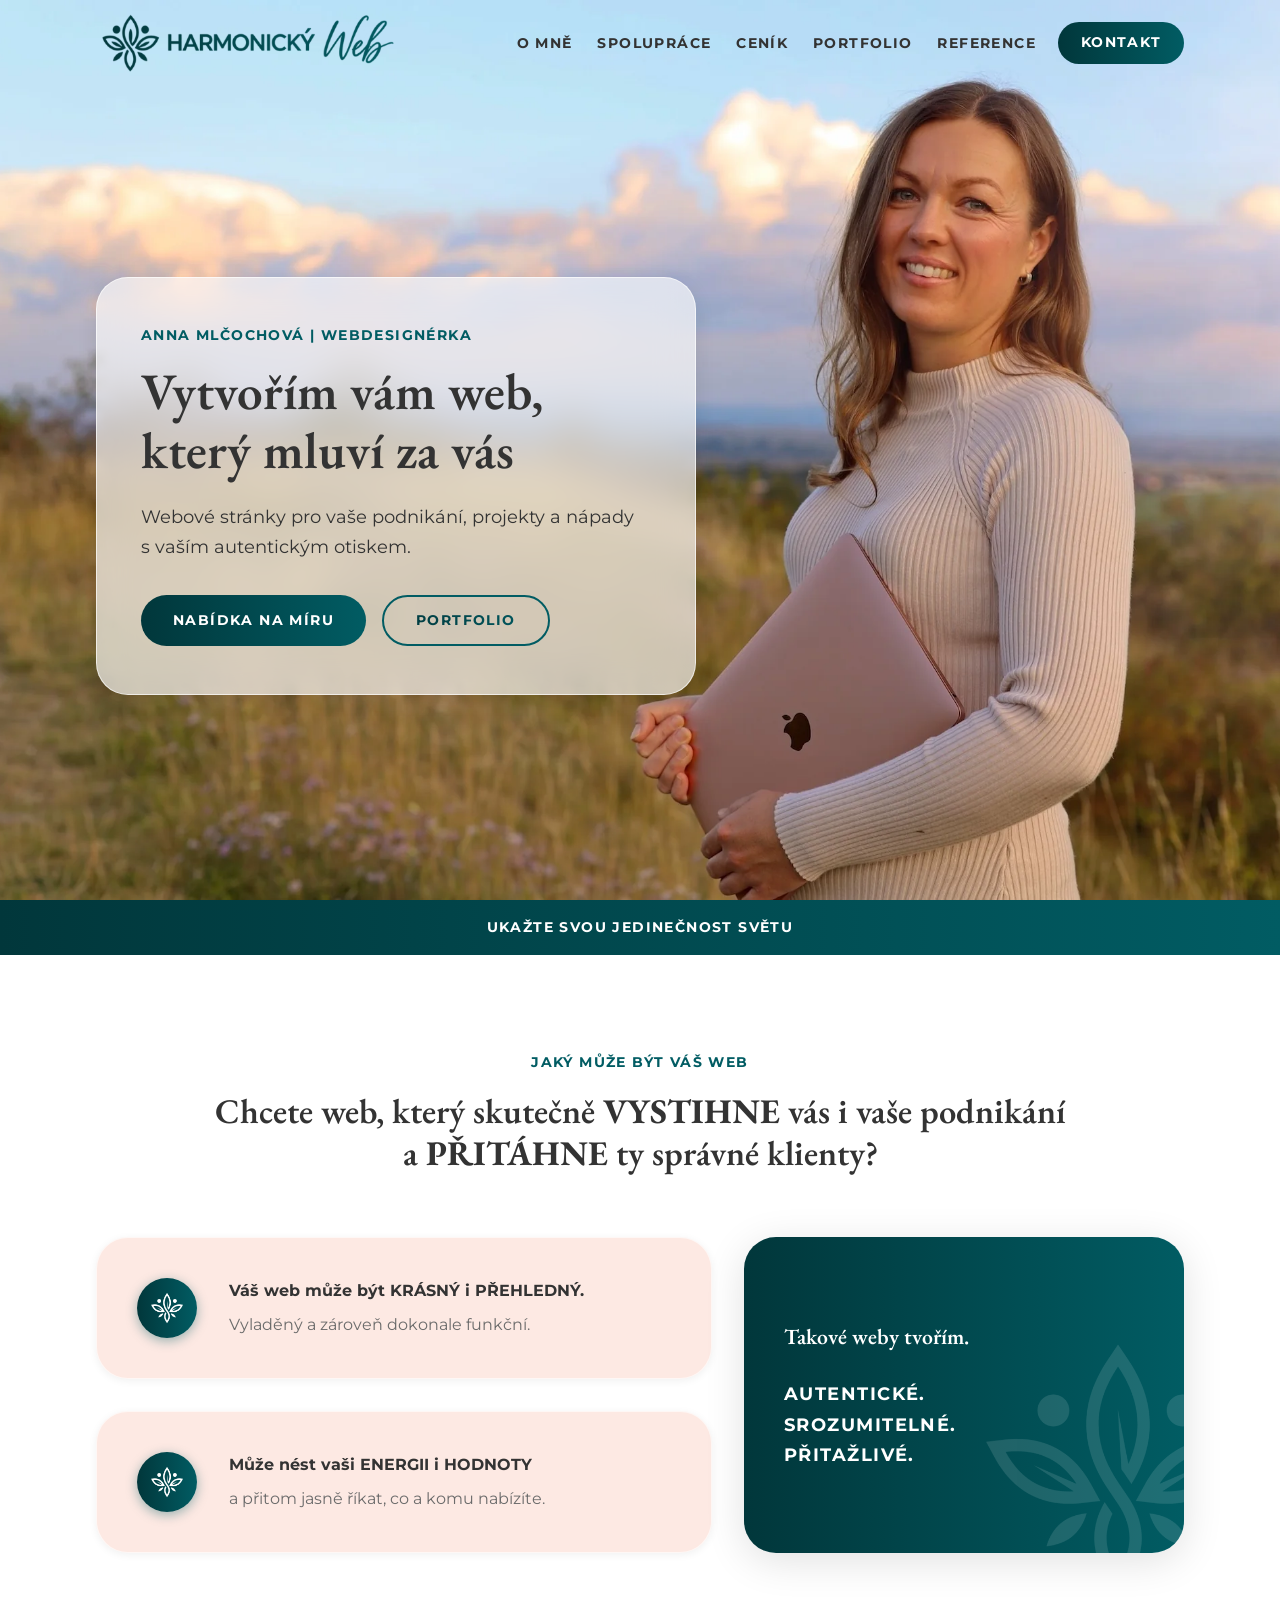
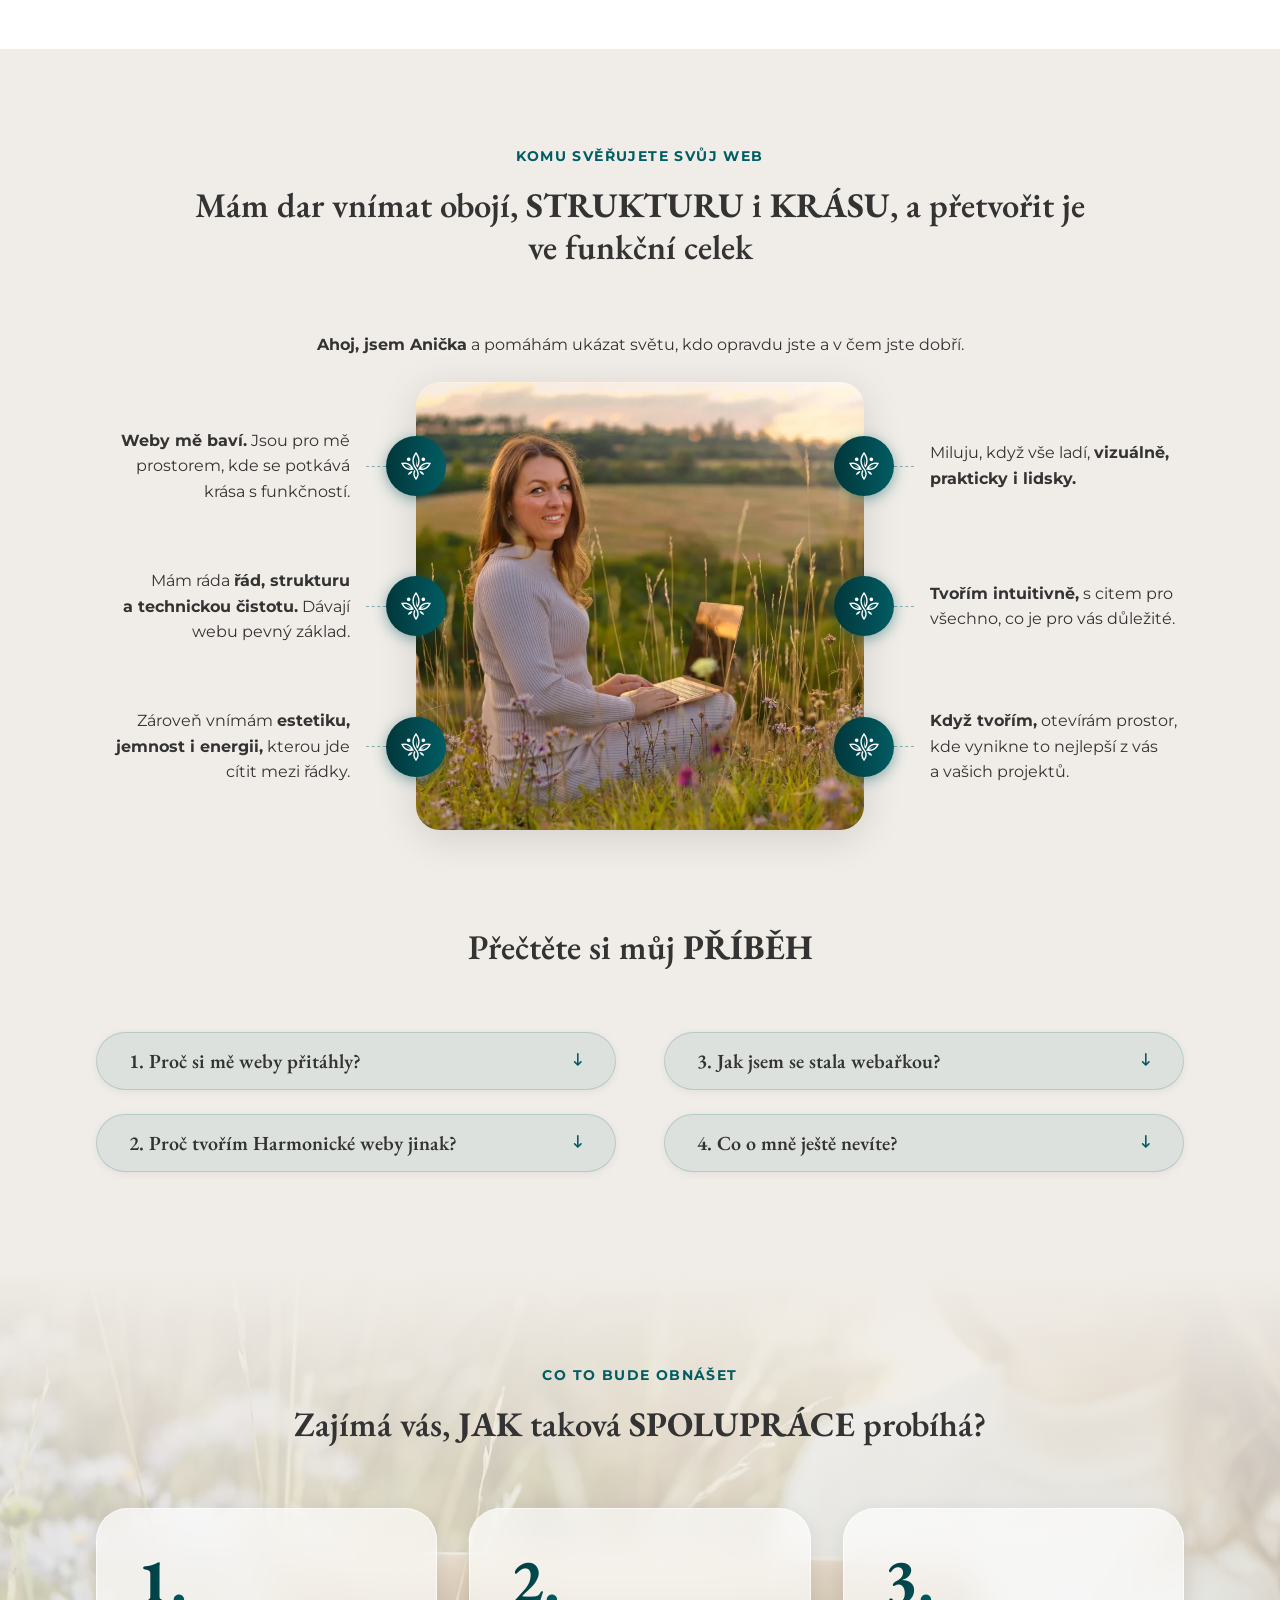
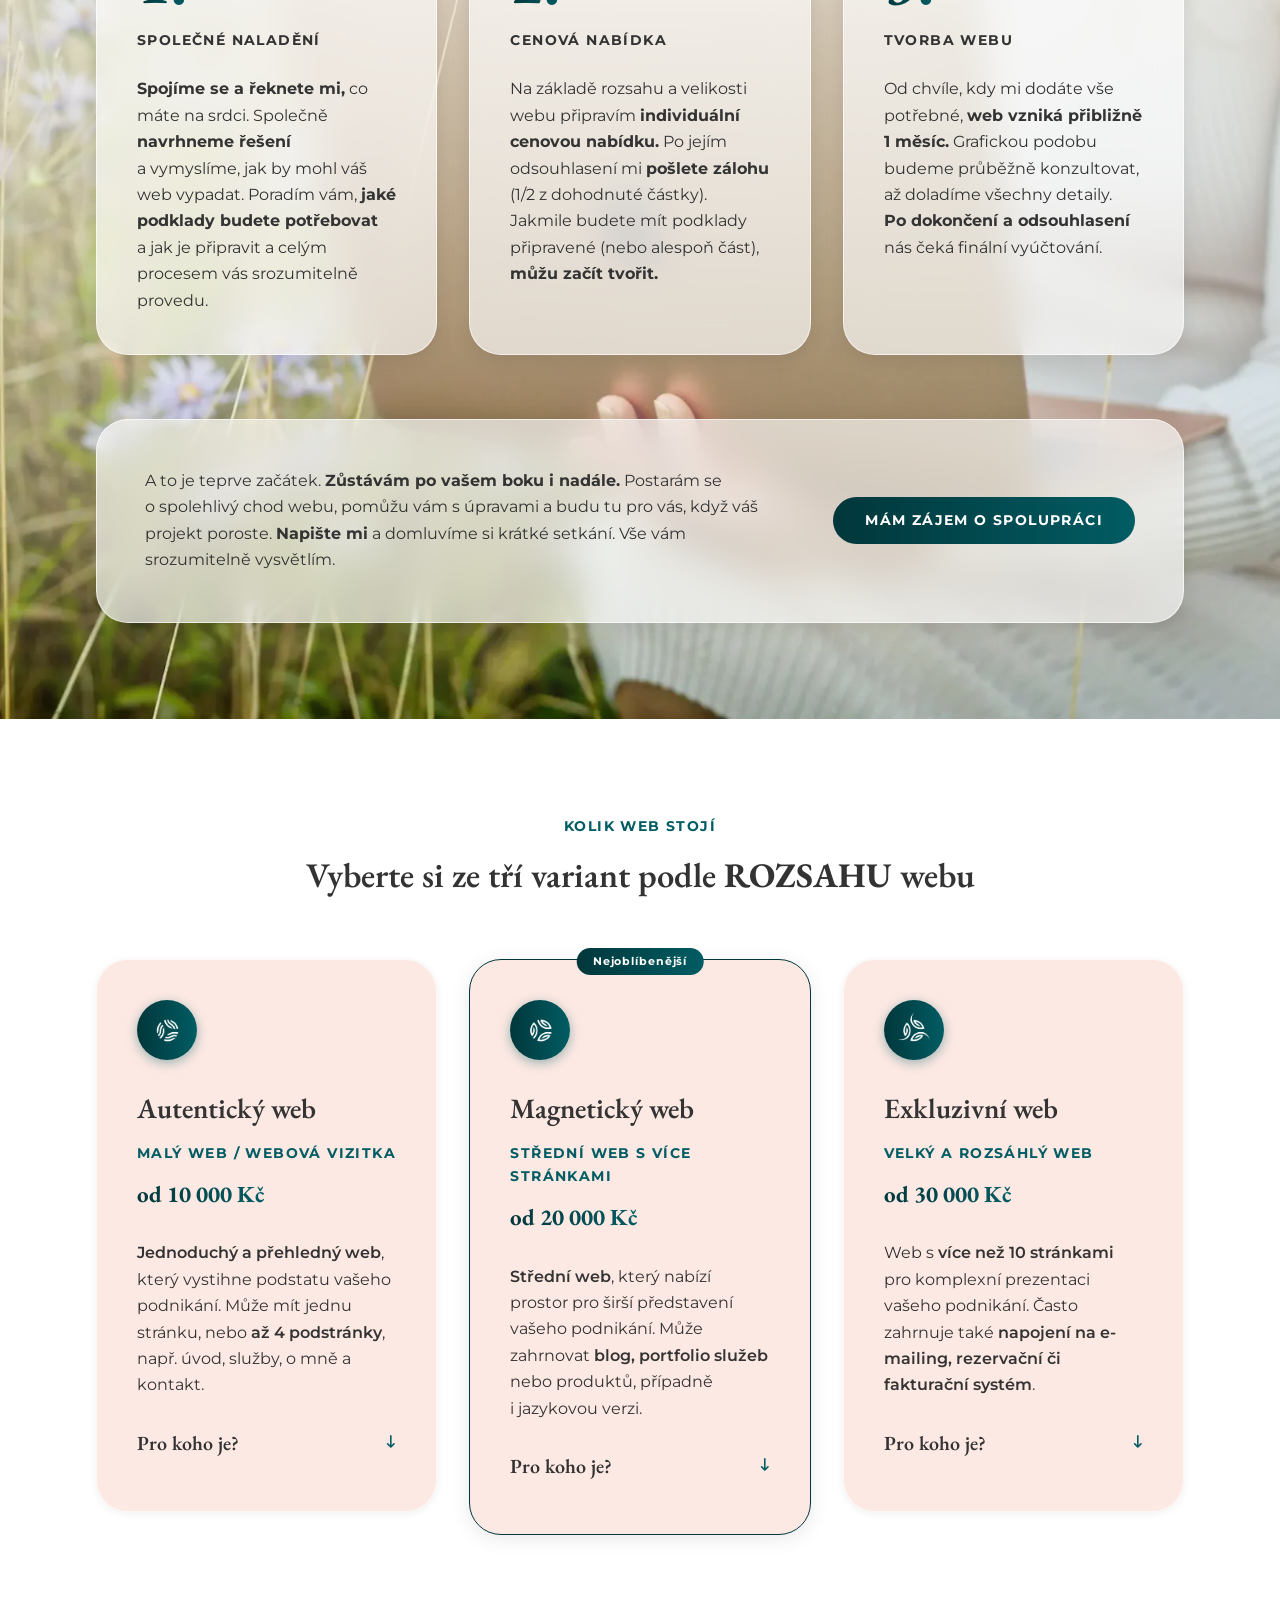
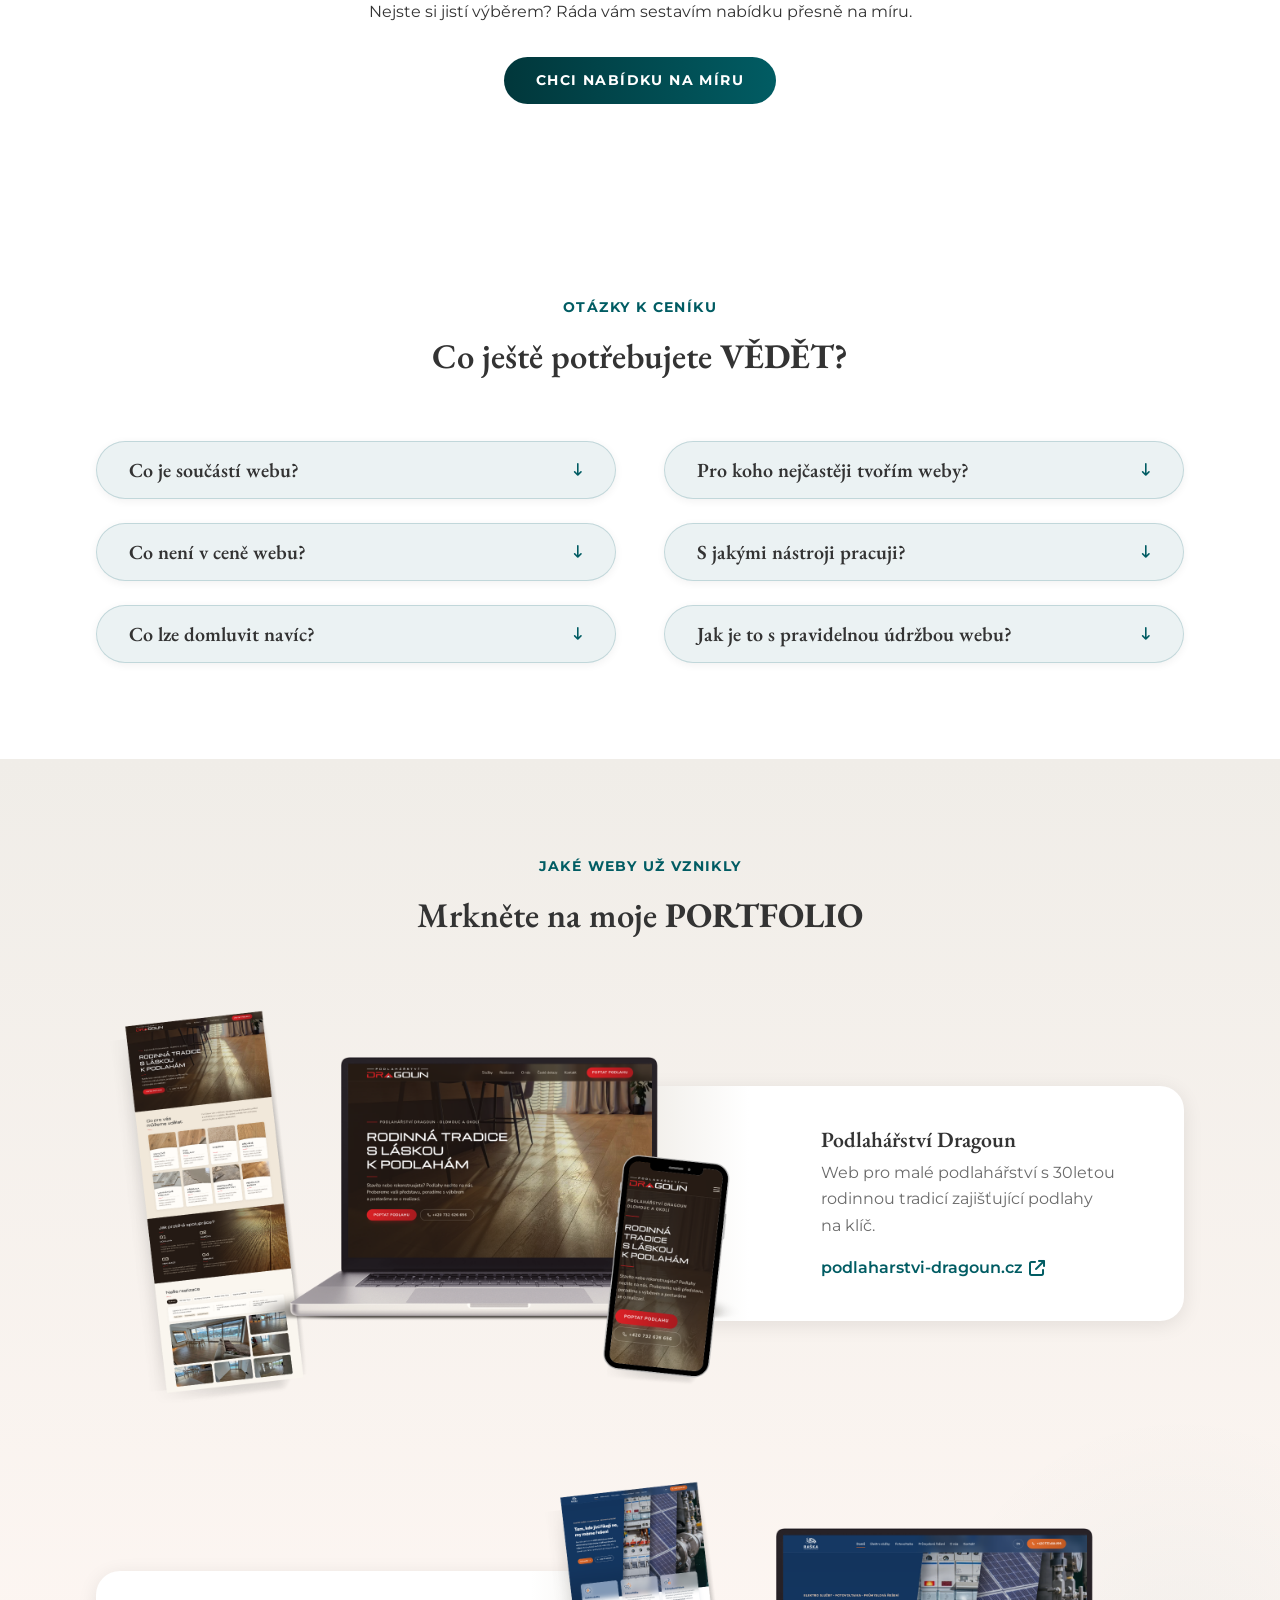
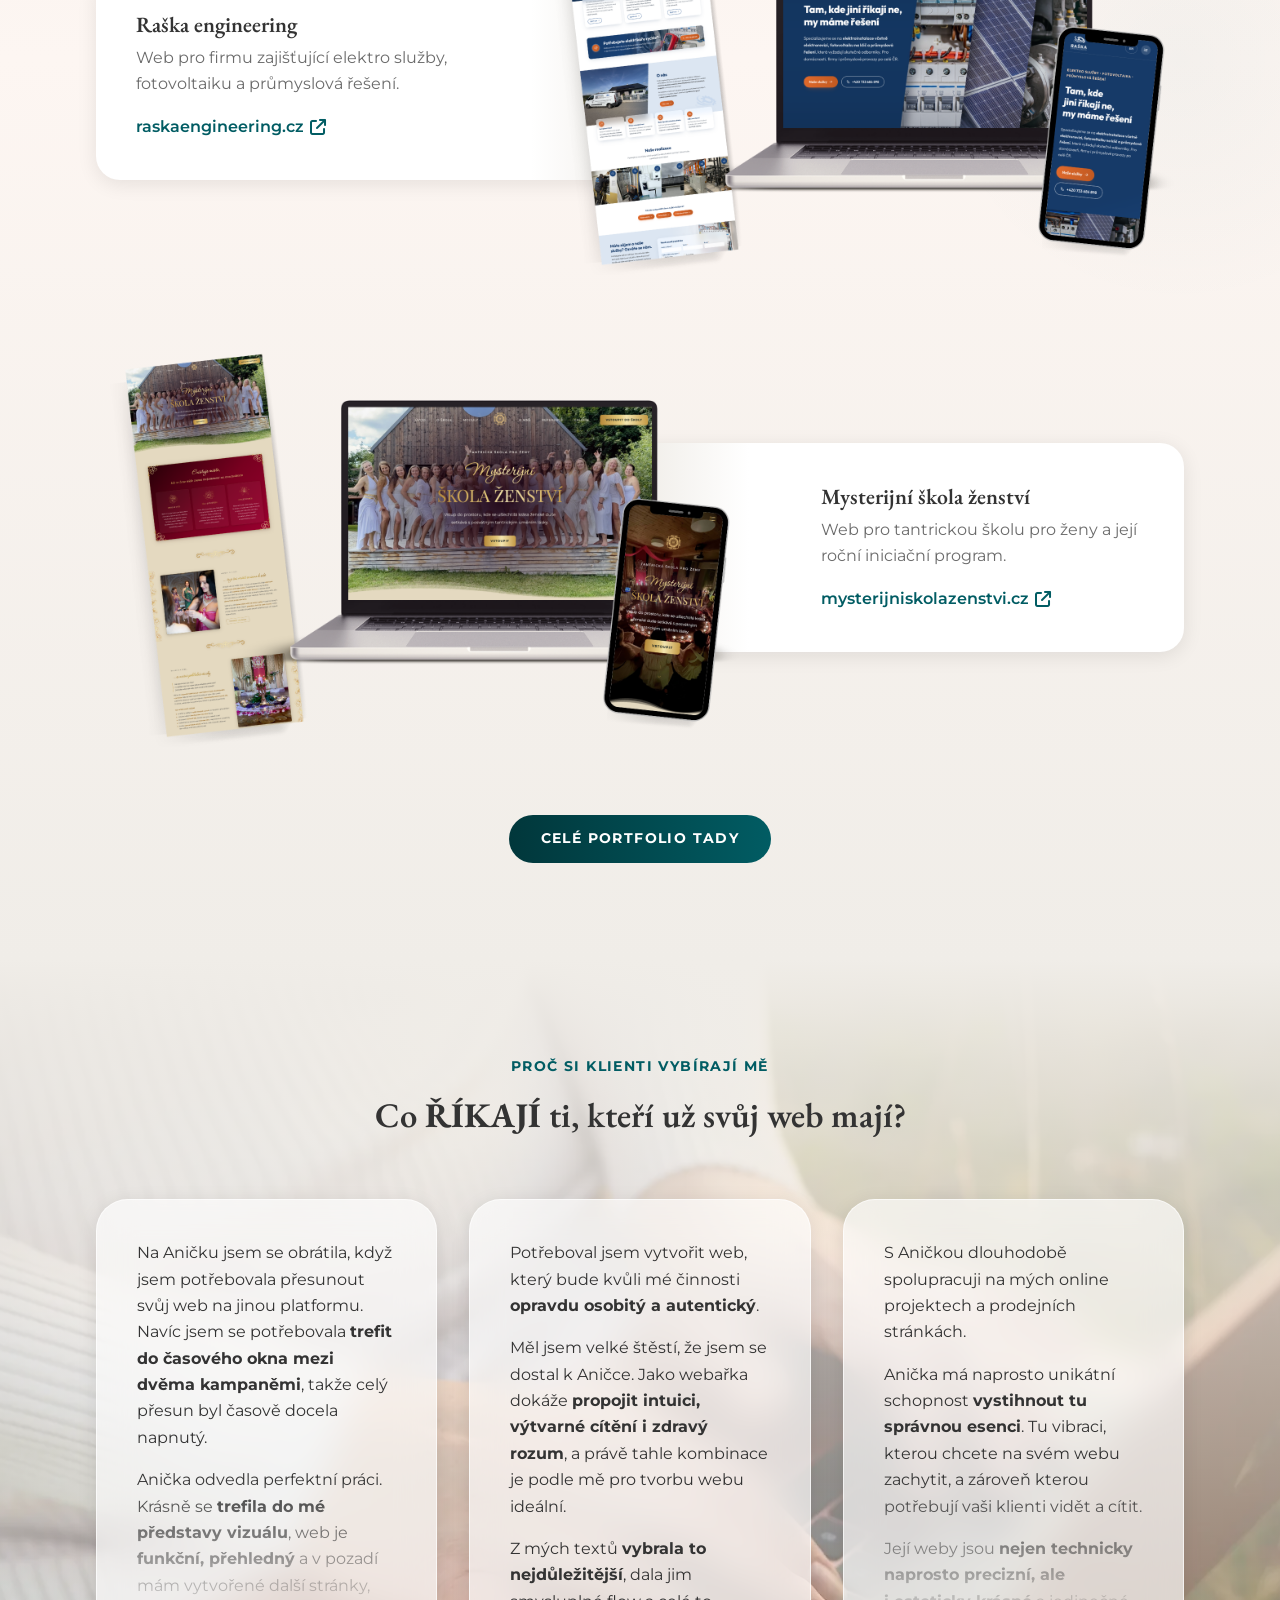
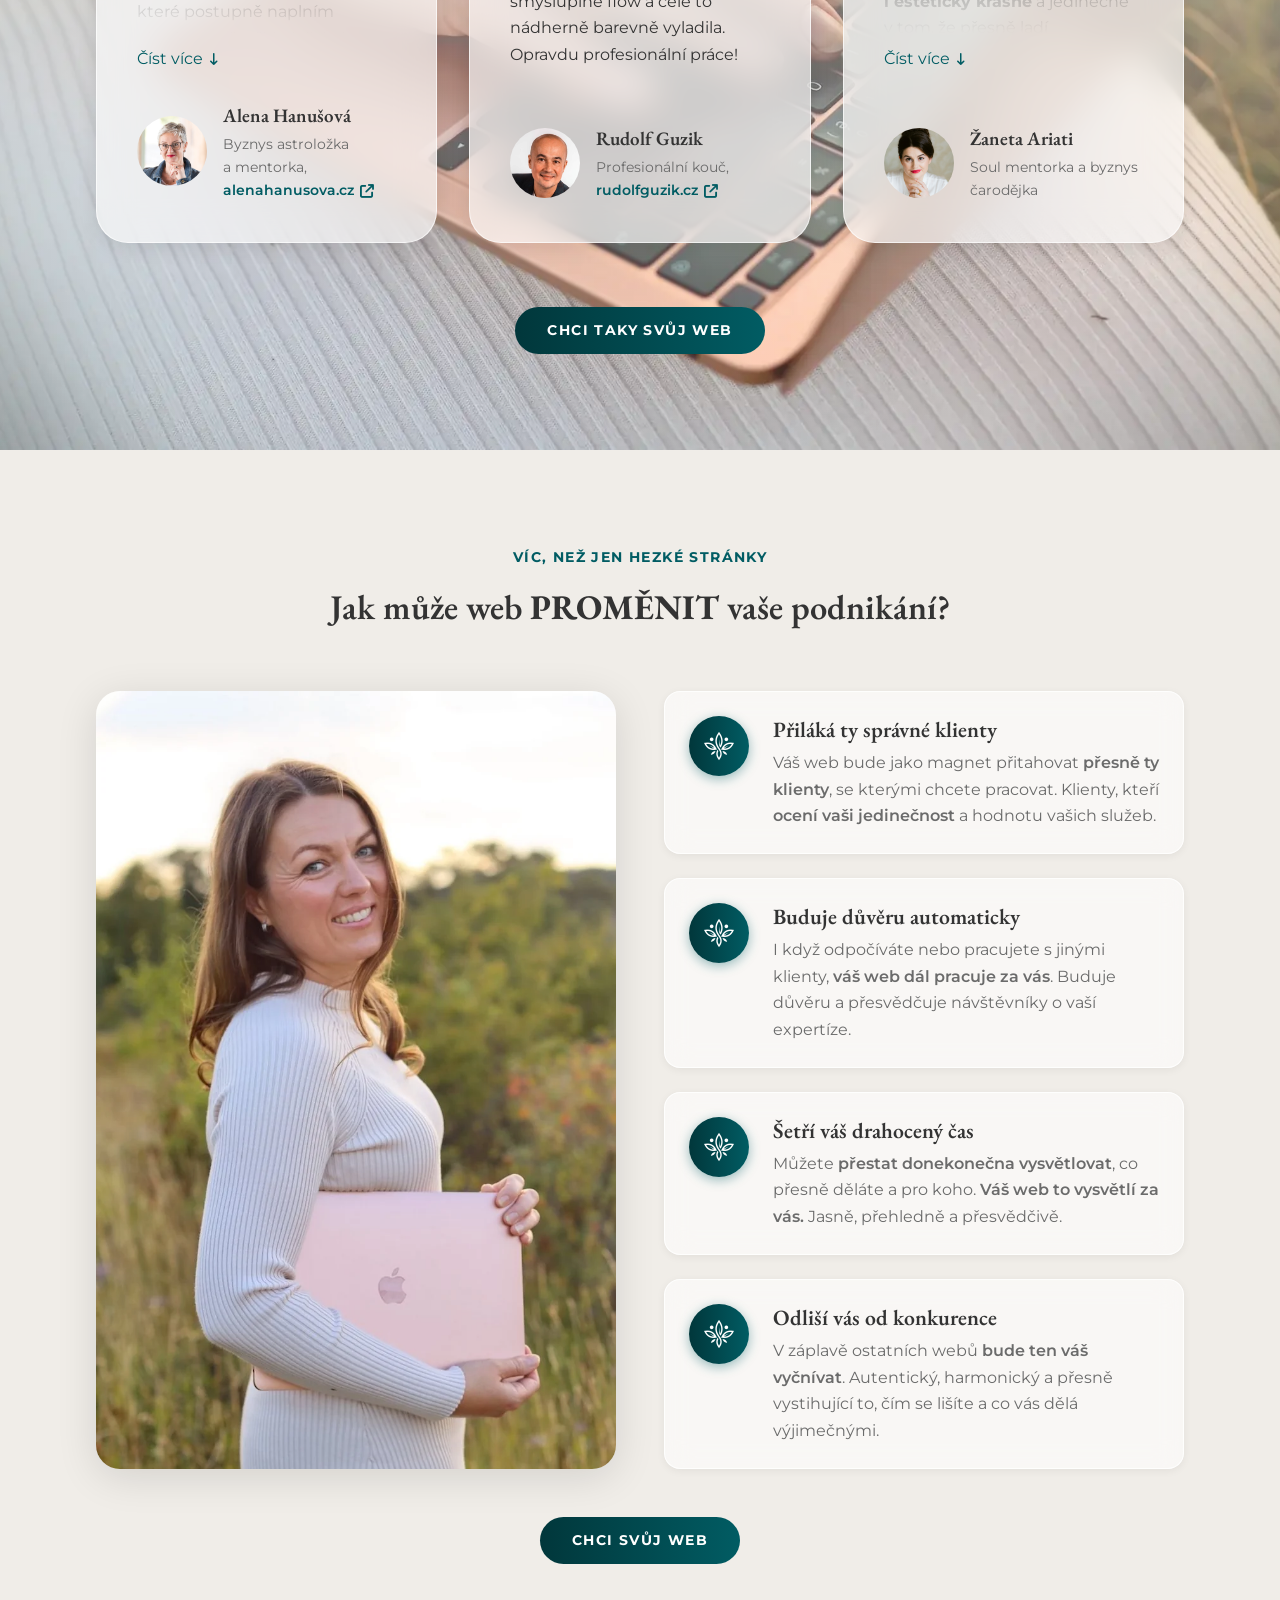
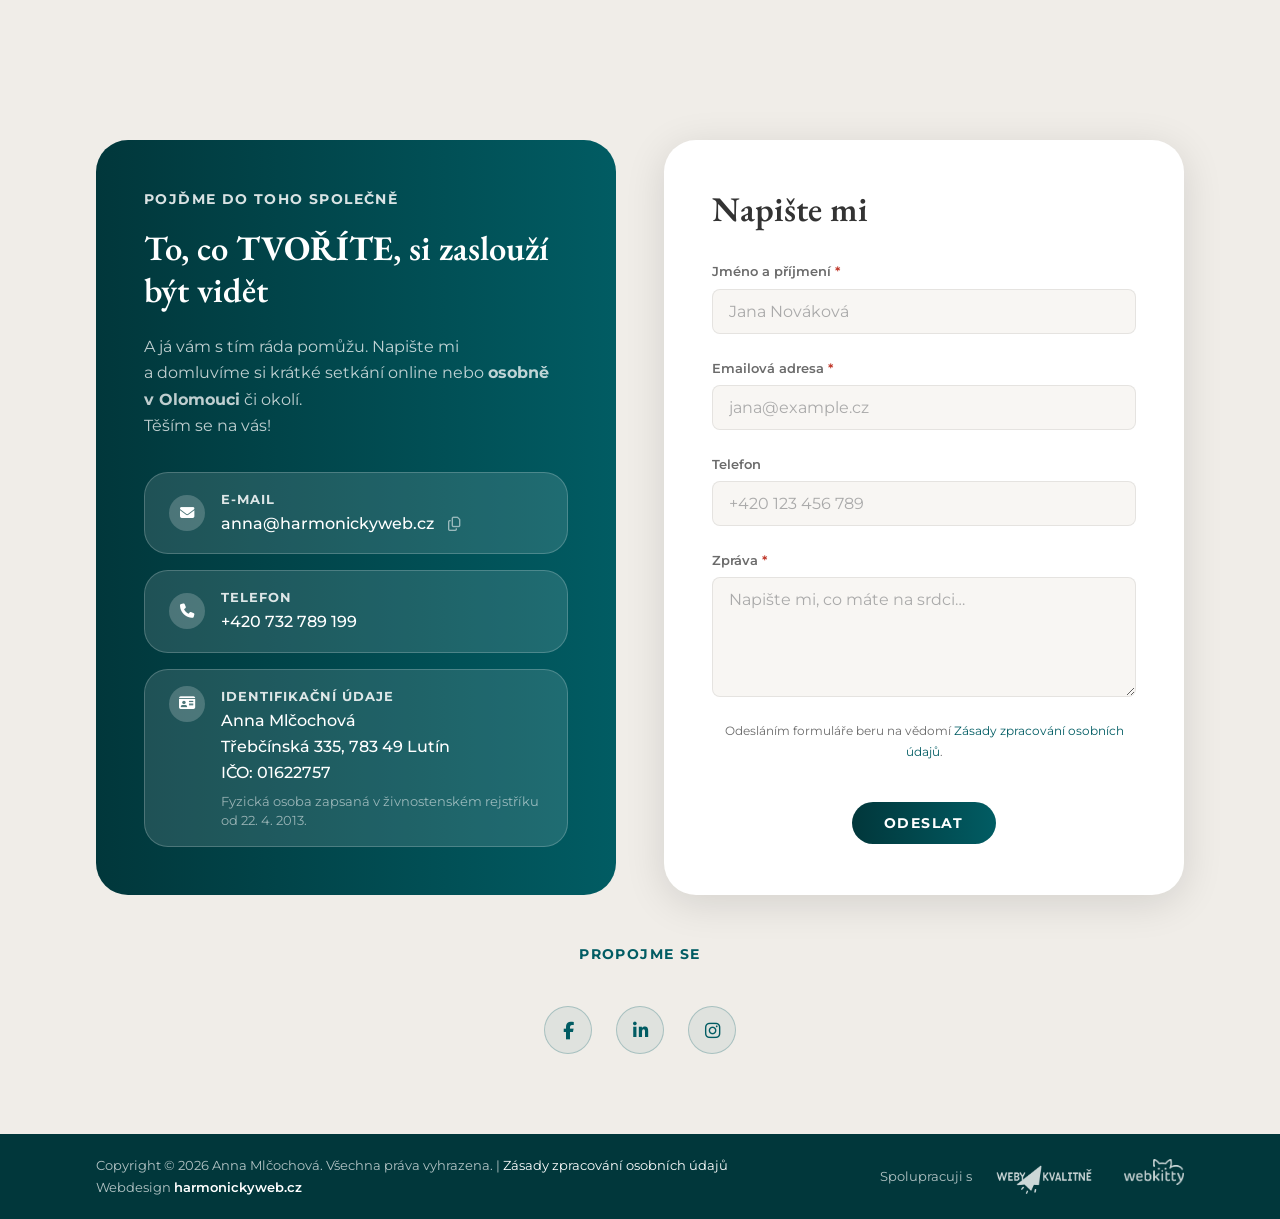
==== index.html @ b7bad875 "Verze 2-11 Co-Authored-By: Claude Opus 5.5 <noreply@anthropic.com>" ====
<!DOCTYPE html>
<html lang="cs">

<head>
  <meta charset="UTF-8">
  <meta name="viewport" content="width=device-width, initial-scale=1.0">
  <meta name="author" content="Anna Mlčochová">
  <meta http-equiv="X-UA-Compatible" content="IE=edge">

  <!-- SEO -->
  <title>Anna Mlčochová | Webdesignérka | Harmonický web</title>
  <meta name="description"
    content="Vytvořím vám web, který mluví za vás. Webové stránky pro podnikatele, projekty a nápady s vaším autentickým otiskem. Tvořím pro klienty po celé ČR.">
  <link rel="canonical" href="https://harmonickyweb.cz/">

  <!-- Open Graph -->
  <meta property="og:type" content="website">
  <meta property="og:url" content="https://harmonickyweb.cz/">
  <meta property="og:title" content="Anna Mlčochová | Webdesignérka | Harmonický web">
  <meta property="og:description"
    content="Vytvořím vám web pro vaše podnikání, projekty a nápady s vaším autentickým otiskem.">
  <meta property="og:image" content="https://harmonickyweb.cz/Obrazky/og-image.jpg">
  <meta property="og:image:width" content="2400">
  <meta property="og:image:height" content="1260">
  <meta property="og:locale" content="cs_CZ">
  <meta property="og:site_name" content="Harmonický web">

  <meta name="twitter:card" content="summary_large_image">
  <meta name="twitter:title" content="Anna Mlčochová | Webdesignérka | Harmonický web">
  <meta name="twitter:description" content="Vytvořím vám web, který mluví za vás.">
  <meta name="twitter:image" content="https://harmonickyweb.cz/Obrazky/og-image.jpg">

  <!-- Favicon -->
  <link rel="icon" type="image/png" href="Obrazky/logo-male.png">

  <!-- Fonts -->
  <link rel="preload" href="Fonty/EBGaramond-SemiBold.woff2?v=20261021" as="font" type="font/woff2" crossorigin>
  <link rel="preload" href="Fonty/Montserrat-Bold.woff2?v=20261021" as="font" type="font/woff2" crossorigin>

  <!-- Font Awesome -->
  <link rel="preload" href="https://cdnjs.cloudflare.com/ajax/libs/font-awesome/6.5.0/css/all.min.css" as="style">
  <noscript><link rel="stylesheet" href="https://cdnjs.cloudflare.com/ajax/libs/font-awesome/6.5.0/css/all.min.css"></noscript>

  <!-- Styles -->
  <link rel="stylesheet" href="style.css?v=20261102">

  <!-- Structured Data -->
  <script type="application/ld+json">
  {
    "@context": "https://schema.org",
    "@type": "ProfessionalService",
    "@id": "https://harmonickyweb.cz/#business",
    "name": "Anna Mlčochová – Harmonický web",
    "description": "Webdesignérka pro klienty po celé ČR. Tvorba webových stránek pro podnikatele ve WordPress (DIVI, Mioweb) a Vibe Codingu.",
    "url": "https://harmonickyweb.cz",
    "email": "anna@harmonickyweb.cz",
    "telephone": "+420732789199",
    "identifier": { "@type": "PropertyValue", "propertyID": "IČO", "value": "01622757" },
    "priceRange": "10 000–30 000 Kč",
    "address": {
      "@type": "PostalAddress",
      "streetAddress": "Třebčínská 335",
      "addressLocality": "Lutín",
      "postalCode": "783 49",
      "addressCountry": "CZ"
    },
    "image": "https://harmonickyweb.cz/Obrazky/harmonicky-web-1.jpg",
    "areaServed": { "@type": "Country", "name": "Česká republika" },
    "founder": { "@id": "https://harmonickyweb.cz/#anna" },
    "sameAs": [
      "https://www.linkedin.com/in/anna-mlcochova-884896392/",
      "https://www.instagram.com/mlcochova.anna/",
      "https://www.facebook.com/mlcochova.anna"
    ]
  }
  </script>
  <script type="application/ld+json">
  {
    "@context": "https://schema.org",
    "@type": "Person",
    "@id": "https://harmonickyweb.cz/#anna",
    "name": "Anna Mlčochová",
    "jobTitle": "Webdesignérka",
    "url": "https://harmonickyweb.cz",
    "image": "https://harmonickyweb.cz/Obrazky/harmonicky-web-1.jpg",
    "worksFor": { "@id": "https://harmonickyweb.cz/#business" },
    "sameAs": [
      "https://www.linkedin.com/in/anna-mlcochova-884896392/",
      "https://www.instagram.com/mlcochova.anna/",
      "https://www.facebook.com/mlcochova.anna"
    ]
  }
  </script>
  <script type="application/ld+json">
  {
    "@context": "https://schema.org",
    "@type": "FAQPage",
    "mainEntity": [
      {
        "@type": "Question",
        "name": "Pro koho je Autentický web?",
        "acceptedAnswer": { "@type": "Answer", "text": "Autentický web (od 10 000 Kč) je ideální start pro začínající podnikatele, kteří chtějí ukázat, co dělají, a mít svůj prostor na internetu. Bez složitostí, s důrazem na čistotu, přehlednost a autenticitu." }
      },
      {
        "@type": "Question",
        "name": "Pro koho je Magnetický web?",
        "acceptedAnswer": { "@type": "Answer", "text": "Magnetický web (od 20 000 Kč) je ideální pro ty, kteří chtějí svou práci představit do větší hloubky a přitom věcně a jasně. S důrazem na estetiku, strukturu a celkovou přitažlivost webu." }
      },
      {
        "@type": "Question",
        "name": "Pro koho je Exkluzivní web?",
        "acceptedAnswer": { "@type": "Answer", "text": "Exkluzivní web (od 30 000 Kč) je pro ty, kteří chtějí mít profesionální online zázemí, kde se propojuje design, funkčnost a technické možnosti. S důrazem na jedinečnost a podporu růstu podnikání." }
      },
      {
        "@type": "Question",
        "name": "Co je součástí webu?",
        "acceptedAnswer": { "@type": "Answer", "text": "Součástí webu je úvodní schůzka, zajištění domény a hostingu, obsah a struktura webu, podpora pro texty, grafická podoba, responzivní provedení, rychlost webu, SEO základy, zabezpečení webu (SSL certifikát), legislativa (cookie lišta, souhlasy ve formulářích) a propojení se sociálními sítěmi." }
      },
      {
        "@type": "Question",
        "name": "Co není v ceně webu?",
        "acceptedAnswer": { "@type": "Answer", "text": "V ceně není webhosting a doména (platíte přímo poskytovateli, spolupracuji s webkitty.cz), fotografie a grafické podklady, editace a správa webu po spuštění (700 Kč/h) a licence Mioweb šablony." }
      },
      {
        "@type": "Question",
        "name": "Co lze domluvit navíc?",
        "acceptedAnswer": { "@type": "Answer", "text": "Navíc lze domluvit zaškolení do administrace (1 500 Kč jednorázově), jazykové verze webu, blog nebo pokročilé funkce na míru – jako jsou členské sekce nebo rezervační systémy." }
      },
      {
        "@type": "Question",
        "name": "Pro koho nejčastěji tvořím weby?",
        "acceptedAnswer": { "@type": "Answer", "text": "Tvořím weby pro podnikatele, kteří mají co nabídnout a chtějí být vidět. Nejčastěji jsou to maséři, kosmetičky, kadeřnice, fyzioterapeuti, koučové, terapeuti, fotografové, ilustrátoři, řemeslníci, astrologové, místní podnikatelé, kavárny, restaurace, majitelé ubytování, organizátoři workshopů, chovatelé, veterináři, lékaři, právníci a finanční poradci." }
      },
      {
        "@type": "Question",
        "name": "S jakými nástroji pracuji?",
        "acceptedAnswer": { "@type": "Answer", "text": "Weby tvořím ve WordPress šablonách DIVI a Mioweb nebo pomocí Vibe Codingu. Každé řešení má své výhody a společně vybereme to pravé pro vás." }
      },
      {
        "@type": "Question",
        "name": "Jak je to s pravidelnou údržbou webu?",
        "acceptedAnswer": { "@type": "Answer", "text": "Pravidelná údržba zajistí, že váš web poběží spolehlivě a bez chyb. Zahrnuje zálohování, aktualizace a kontrolu funkčnosti. Doporučuji ji provádět minimálně čtyřikrát ročně. Cena jedné údržby je 500 Kč." }
      }
    ]
  }
  </script>
</head>

<body>

  <!-- ============================================================
       NAVIGACE
  ============================================================ -->
  <header class="site-header" role="banner">
    <nav class="navbar" aria-label="Hlavní navigace">
      <div class="nav-container">

        <a href="#" class="nav-logo" aria-label="Harmonický web – domů">
          <img class="nav-logo__mark" src="Obrazky/logo-hlavicka.webp" srcset="Obrazky/logo-hlavicka-mobile.webp 450w, Obrazky/logo-hlavicka.webp 760w" sizes="(max-width: 768px) 204px, 305px" width="760" height="239" alt="Harmonický web – Anna Mlčochová">
        </a>

        <button class="hamburger" aria-label="Otevřít menu" aria-expanded="false" aria-controls="nav-menu">
          <span></span><span></span><span></span>
        </button>

        <ul class="nav-menu" id="nav-menu" role="list">
          <li><a href="#o-mne" class="nav-link">O&nbsp;mně</a></li>
          <li><a href="#spoluprace" class="nav-link">Spolupráce</a></li>
          <li><a href="#cenik" class="nav-link">Ceník</a></li>
          <li><a href="#portfolio" class="nav-link">Portfolio</a></li>
          <li><a href="#reference" class="nav-link">Reference</a></li>
          <li><a href="#kontakt" class="btn nav-link nav-link--cta">Kontakt</a></li>
        </ul>

      </div>
    </nav>
  </header>

  <main>

    <!-- ============================================================
         HERO
    ============================================================ -->
    <section class="hero" aria-labelledby="hero-heading">
      <div class="hero__bg">
        <img src="Obrazky/harmonicky-web-0.webp"
          srcset="Obrazky/harmonicky-web-0-mobile.webp 900w, Obrazky/harmonicky-web-0.webp 2000w"
          sizes="100vw" width="2000" height="1333" alt="Anna Mlčochová – webdesignérka" fetchpriority="high">
      </div>

      <div class="hero__content">
        <div class="hero__card">
          <!-- H1 – menší, verzálky -->
          <h1 class="hero__eyebrow" id="hero-heading">Anna Mlčochová | Webdesignérka</h1>
          <!-- H2 – vizuálně dominantní -->
          <h2 class="hero__title">Vytvořím vám web,<br>který mluví za&nbsp;vás</h2>
          <p class="hero__desc">Webové stránky pro vaše podnikání, projekty a&nbsp;nápady s&nbsp;vaším autentickým
            otiskem.</p>
          <div class="hero__cta">
            <a href="#kontakt" class="btn btn--primary">Nabídka na&nbsp;míru</a>
            <a href="#portfolio" class="btn btn--outline">Portfolio</a>
          </div>
        </div>
      </div>
    </section>

    <!-- Pás pod hero -->
    <div class="hero-strip" aria-hidden="true">
      <p>Ukažte svou jedinečnost světu</p>
    </div>

    <!-- ============================================================
         JAKÝ MŮŽE BÝT VÁŠ WEB
    ============================================================ -->
    <section class="section jaky-web" aria-labelledby="jaky-web-h">
      <div class="container">
        <p class="section-label">Jaký může být váš web</p>
        <h2 class="section-title" id="jaky-web-h">Chcete web, který skutečně <strong>VYSTIHNE</strong> vás i&nbsp;vaše
          podnikání a&nbsp;<strong>PŘITÁHNE</strong> ty správné klienty?</h2>
        <div class="jaky-web__layout">
          <div class="jaky-web__points">
            <div class="feature-card">
              <div class="feature-card__icon-wrap">
                <img src="Obrazky/logo-male.png" width="480" height="480" alt="" aria-hidden="true" class="feature-card__icon" loading="lazy">
              </div>
              <div class="feature-card__body">
                <p class="feature-card__title">Váš web může být <strong>KRÁSNÝ i&nbsp;PŘEHLEDNÝ.</strong></p>
                <p class="feature-card__text">Vyladěný a&nbsp;zároveň dokonale funkční.</p>
              </div>
            </div>
            <div class="feature-card">
              <div class="feature-card__icon-wrap">
                <img src="Obrazky/logo-male.png" width="480" height="480" alt="" aria-hidden="true" class="feature-card__icon" loading="lazy">
              </div>
              <div class="feature-card__body">
                <p class="feature-card__title">Může nést vaši <strong>ENERGII i&nbsp;HODNOTY</strong></p>
                <p class="feature-card__text">a&nbsp;přitom jasně říkat, co a&nbsp;komu nabízíte.</p>
              </div>
            </div>
          </div>

          <div class="jaky-web__statement">
            <img src="Obrazky/logo-male.png" width="480" height="480" alt="" aria-hidden="true" class="jaky-web__statement-mark">
            <p class="jaky-web__statement-lead">Takové weby tvořím.</p>
            <p class="jaky-web__statement-words">AUTENTICKÉ.<br>SROZUMITELNÉ.<br>PŘITAŽLIVÉ.</p>
          </div>
        </div>
      </div>
    </section>

    <!-- ============================================================
         O MNĚ
    ============================================================ -->
    <section class="section o-mne" id="o-mne" aria-labelledby="o-mne-h">
      <div class="container">
        <p class="section-label">Komu svěřujete svůj web</p>
        <h2 class="section-title o-mne__heading" id="o-mne-h">Mám dar vnímat obojí, <strong>STRUKTURU</strong>
          i&nbsp;<strong>KRÁSU</strong>, a&nbsp;přetvořit je ve&nbsp;funkční celek</h2>

        <p class="o-mne__intro"><strong>Ahoj, jsem Anička</strong> a&nbsp;pomáhám ukázat světu, kdo opravdu jste
          a&nbsp;v&nbsp;čem jste dobří.</p>

        <div class="o-mne__orbital">

          <!-- Levý sloupec -->
          <div class="o-mne__orbital-col o-mne__orbital-col--left">
            <div class="o-mne__feature o-mne__feature--left">
              <div class="o-mne__feature-text"><strong>Weby mě baví.</strong> Jsou pro mě prostorem, kde se potkává
                krása s&nbsp;funkčností.</div>
              <span class="o-mne__feature-line"></span>
              <span class="o-mne__feature-dot"><img src="Obrazky/logo-male.png" width="480" height="480" alt="" aria-hidden="true"></span>
            </div>
            <div class="o-mne__feature o-mne__feature--left">
              <div class="o-mne__feature-text">Mám ráda <strong>řád, strukturu a&nbsp;technickou čistotu.</strong>
                Dávají webu pevný základ.</div>
              <span class="o-mne__feature-line"></span>
              <span class="o-mne__feature-dot"><img src="Obrazky/logo-male.png" width="480" height="480" alt="" aria-hidden="true"></span>
            </div>
            <div class="o-mne__feature o-mne__feature--left">
              <div class="o-mne__feature-text">Zároveň vnímám <strong>estetiku, jemnost i&nbsp;energii,</strong> kterou
                jde cítit mezi řádky.</div>
              <span class="o-mne__feature-line"></span>
              <span class="o-mne__feature-dot"><img src="Obrazky/logo-male.png" width="480" height="480" alt="" aria-hidden="true"></span>
            </div>
          </div>

          <!-- Střed: fotka -->
          <div class="o-mne__orbital-center">
            <div class="o-mne__orbital-photo">
              <img src="Obrazky/harmonicky-web-1.webp"
                srcset="Obrazky/harmonicky-web-1-mobile.webp 780w, Obrazky/harmonicky-web-1.webp 1300w"
                sizes="(max-width: 1024px) 100vw, 40vw" width="1300" height="1300"
                alt="Anna Mlčochová – webdesignérka z Olomouce" loading="lazy">
            </div>
          </div>

          <!-- Pravý sloupec -->
          <div class="o-mne__orbital-col o-mne__orbital-col--right">
            <div class="o-mne__feature o-mne__feature--right">
              <span class="o-mne__feature-dot"><img src="Obrazky/logo-male.png" width="480" height="480" alt="" aria-hidden="true"></span>
              <span class="o-mne__feature-line"></span>
              <div class="o-mne__feature-text">Miluju, když vše ladí, <strong>vizuálně, prakticky
                  i&nbsp;lidsky.</strong></div>
            </div>
            <div class="o-mne__feature o-mne__feature--right">
              <span class="o-mne__feature-dot"><img src="Obrazky/logo-male.png" width="480" height="480" alt="" aria-hidden="true"></span>
              <span class="o-mne__feature-line"></span>
              <div class="o-mne__feature-text"><strong>Tvořím intuitivně,</strong> s&nbsp;citem pro všechno, co je pro
                vás důležité.</div>
            </div>
            <div class="o-mne__feature o-mne__feature--right">
              <span class="o-mne__feature-dot"><img src="Obrazky/logo-male.png" width="480" height="480" alt="" aria-hidden="true"></span>
              <span class="o-mne__feature-line"></span>
              <div class="o-mne__feature-text"><strong>Když tvořím,</strong> otevírám prostor, kde vynikne to nejlepší
                z&nbsp;vás a&nbsp;vašich projektů.</div>
            </div>
          </div>

        </div>

        <div class="pribeh">
          <h2 class="section-title" id="pribeh-h">Přečtěte si můj <strong>PŘÍBĚH</strong></h2>

          <div class="accordion-grid">

            <div class="accordion-col">

              <div class="accordion-item">
                <button class="accordion-trigger" aria-expanded="false" aria-controls="acc-1">
                  <h3 class="accordion-title">1. Proč si mě weby přitáhly?</h3>
                  <i class="fa-solid fa-arrow-down-long accordion-icon" aria-hidden="true"></i>
                </button>
                <div class="accordion-panel" id="acc-1">
                  <div class="accordion-content">
                    <p>Protože jsou <strong>dokonalým spojením dvou světů</strong>. Technického a&nbsp;uměleckého.</p>
                    <p>Už ve škole <strong>jsem milovala jak matematiku, tak výtvarku</strong>. A&nbsp;když do toho
                      později přišla
                      informatika, bylo jasno.</p>
                    <p>Tehdy jsem si zvolila matematiku. Ale <strong>weby a&nbsp;jejich kouzlo</strong> mě stále
                      přitahovaly.</p>
                    <p>Stačilo pár řádků v&nbsp;HTML a&nbsp;najednou se z&nbsp;prázdné obrazovky zrodila živá, krásná
                      stránka. Tehdy mi to připadalo jako <strong>opravdový zázrak</strong>! 😄</p>
                  </div>
                </div>
              </div>

              <div class="accordion-item">
                <button class="accordion-trigger" aria-expanded="false" aria-controls="acc-2">
                  <h3 class="accordion-title">2. Proč tvořím Harmonické weby jinak?</h3>
                  <i class="fa-solid fa-arrow-down-long accordion-icon" aria-hidden="true"></i>
                </button>
                <div class="accordion-panel" id="acc-2">
                  <div class="accordion-content">
                    <p>Teprve časem jsem pochopila, že moje největší síla je právě <strong>v&nbsp;propojení těchto
                        zdánlivě
                        protichůdných oblastí</strong>.</p>
                    <p>Moji klienti oceňují, že jim nejen vytvořím funkční a&nbsp;spolehlivý web, ale také zachytím
                      jejich
                      <strong>jedinečnou energii a&nbsp;hodnoty</strong>.
                    </p>
                    <p>A&nbsp;tak dnes tvořím weby z&nbsp;mé největší vášně, <strong>z&nbsp;harmonie mezi technickou
                        a&nbsp;estetickou stránkou</strong>.</p>
                    <p>Přidanou hodnotou <span class="label-inline">Harmonického webu</span> je, že <strong>jasně a&nbsp;přirozeně
                        promlouvá</strong> k&nbsp;vašim ideálním
                      klientům.</p>
                  </div>
                </div>
              </div>

            </div><!-- /.accordion-col -->

            <div class="accordion-col">

              <div class="accordion-item">
                <button class="accordion-trigger" aria-expanded="false" aria-controls="acc-3">
                  <h3 class="accordion-title">3. Jak jsem se stala webařkou?</h3>
                  <i class="fa-solid fa-arrow-down-long accordion-icon" aria-hidden="true"></i>
                </button>
                <div class="accordion-panel" id="acc-3">
                  <div class="accordion-content">
                    <p>Na doporučení jsem vyzkoušela kurz <a href="https://webykvalitne.cz/" target="_blank" rel="noopener noreferrer"><strong>Webařce pod rukou</strong></a> od&nbsp;<strong>Magdalény
                        Bouškové</strong> a&nbsp;naprosto mě
                      oslnil.</p>
                    <p>Později jsem u&nbsp;Magdy pokračovala kurzem <a href="https://webdesain.cz/kurz-vibe-coding" target="_blank" rel="noopener"><strong>WebdesAIn</strong></a>, kde jsem se naučila tvořit weby <strong>pomocí Vibe Codingu</strong>.</p>
                    <p>Magda má skvěle vypracovaný systém, jak nejen webařit, ale i&nbsp;<strong>učit tvorbu
                        webů</strong>.</p>
                    <p>Má kolem sebe krásnou <strong>komunitu inspirativních lidí</strong>, kterým umožňuje se neustále
                      rozvíjet.
                      S&nbsp;radostí je <strong>propojuje</strong> a&nbsp;dává jim prostor, kde každý může naplno
                      projevit svůj talent.</p>
                    <p>Z&nbsp;jejích zkušeností a&nbsp;inspirace dnes <strong>čerpám i&nbsp;při tvorbě svých
                        webů</strong>. Díky Magdi!</p>
                  </div>
                </div>
              </div>

              <div class="accordion-item">
                <button class="accordion-trigger" aria-expanded="false" aria-controls="acc-4">
                  <h3 class="accordion-title">4. Co o&nbsp;mně ještě nevíte?</h3>
                  <i class="fa-solid fa-arrow-down-long accordion-icon" aria-hidden="true"></i>
                </button>
                <div class="accordion-panel" id="acc-4">
                  <div class="accordion-content">
                    <ul class="fact-list fact-list--dot">
                      <li><strong>Pro inspiraci si chodím do přírody.</strong> Tam se dokážu uvolnit a&nbsp;relaxovat.
                      </li>
                      <li><strong>Od malička miluju koně.</strong> Jezdím od šesté třídy a&nbsp;doteď mě to nepustilo.
                        Láska na celý život.</li>
                      <li><strong>Mám blízko ke zvířatům.</strong> Chovala jsem psy, teď máme kočku… se zvířaty si
                        rozumím.</li>
                      <li><strong>Baví mě technika i&nbsp;čísla.</strong> Vystudovala jsem optiku a&nbsp;optoelektroniku
                        se zaměřením na
                        lasery.</li>
                      <li><strong>Miluju klid a&nbsp;ticho.</strong> Když se propojím sama se sebou, přicházejí ty
                        nejlepší nápady.</li>
                      <li><strong>Mám ráda pořádek a&nbsp;systém.</strong> Ale zároveň nechávám prostor pro intuici.
                      </li>
                      <li><strong>Miluju smysluplné rozhovory.</strong> O&nbsp;životních cílech, důležitých otázkách
                        a&nbsp;taky o&nbsp;duši.</li>
                      <li><strong>Baví mě osobní rozvoj.</strong> Ráda se vzdělávám, učím nové věci a&nbsp;posouvám se
                        dál.</li>
                      <li><strong>Miluju knihy.</strong> Hlavně ty, které inspirují a&nbsp;pomáhají mi vnitřně růst
                        (vlastně i&nbsp;navenek).</li>
                    </ul>
                  </div>
                </div>
              </div>

            </div><!-- /.accordion-col -->

          </div>
        </div><!-- /.pribeh -->
      </div>
    </section>

    <!-- ============================================================
         SPOLUPRÁCE
    ============================================================ -->
    <section class="section spoluprace" id="spoluprace" aria-labelledby="spoluprace-h">
      <div class="spoluprace__bg">
        <img src="Obrazky/harmonicky-web-2.webp" width="2000" height="1333" alt="" aria-hidden="true" loading="lazy">
        <div class="spoluprace__overlay"></div>
      </div>
      <div class="container">
        <p class="section-label">Co to bude obnášet</p>
        <h2 class="section-title" id="spoluprace-h">Zajímá vás, <strong>JAK</strong> taková <strong>SPOLUPRÁCE</strong>
          probíhá?</h2>

        <div class="steps-grid">

          <div class="step-card">
            <div class="step-num">1.</div>
            <p class="step-name">Společné naladění</p>
            <p><strong>Spojíme se a&nbsp;řeknete mi,</strong> co máte na srdci. Společně <strong>navrhneme
                řešení</strong> a&nbsp;vymyslíme, jak by mohl
              váš web vypadat. Poradím vám, <strong>jaké podklady budete potřebovat</strong> a&nbsp;jak je připravit
              a&nbsp;celým
              procesem vás srozumitelně provedu.</p>
          </div>

          <div class="step-card">
            <div class="step-num">2.</div>
            <p class="step-name">Cenová nabídka</p>
            <p>Na základě rozsahu a&nbsp;velikosti webu připravím <strong>individuální cenovou nabídku.</strong>
              Po&nbsp;jejím
              odsouhlasení mi <strong>pošlete zálohu</strong> (1/2 z&nbsp;dohodnuté částky). Jakmile budete mít
              podklady připravené (nebo alespoň část), <strong>můžu začít tvořit.</strong></p>
          </div>

          <div class="step-card">
            <div class="step-num">3.</div>
            <p class="step-name">Tvorba webu</p>
            <p>Od chvíle, kdy mi dodáte vše potřebné, <strong>web vzniká přibližně 1&nbsp;měsíc.</strong> Grafickou
              podobu budeme průběžně konzultovat, až doladíme všechny detaily.
              <strong>Po&nbsp;dokončení a&nbsp;odsouhlasení</strong> nás čeká finální vyúčtování.
            </p>
          </div>

        </div>

        <div class="spoluprace__footer">
          <div class="spoluprace__footer__text">
            <p>A&nbsp;to je teprve začátek. <strong>Zůstávám po&nbsp;vašem boku i&nbsp;nadále.</strong> Postarám se
              o&nbsp;spolehlivý chod
              webu, pomůžu vám s&nbsp;úpravami a&nbsp;budu tu pro vás, když váš projekt poroste. <strong>Napište
                mi</strong> a&nbsp;domluvíme si krátké setkání. Vše vám srozumitelně vysvětlím.</p>
          </div>
          <a href="#kontakt" class="btn btn--primary">Mám zájem o&nbsp;spolupráci</a>
        </div>
      </div>
    </section>

    <!-- ============================================================
         CENÍK
    ============================================================ -->
    <section class="section cenik" id="cenik" aria-labelledby="cenik-h">
      <div class="container">
        <p class="section-label">Kolik web stojí</p>
        <h2 class="section-title" id="cenik-h">Vyberte si ze&nbsp;tří variant podle <strong>ROZSAHU</strong> webu</h2>

        <div class="cenik-grid">

          <div class="cenik-card">
            <div class="brand-dot brand-dot--lg"><img src="Obrazky/web-1.png" width="700" height="700" alt="" aria-hidden="true" loading="lazy">
            </div>
            <h3 class="cenik-name">Autentický web</h3>
            <p class="cenik-sub">Malý web / webová vizitka</p>
            <p class="cenik-price">od&nbsp;10&nbsp;000&nbsp;Kč</p>
            <p class="cenik-desc"><strong>Jednoduchý a&nbsp;přehledný web</strong>, který vystihne podstatu vašeho podnikání. Může mít
              jednu stránku, nebo <strong>až 4&nbsp;podstránky</strong>, např. úvod, služby, o mně a kontakt.</p>
            <div class="accordion-item accordion-item--sm">
              <button class="accordion-trigger" aria-expanded="false" aria-controls="cen-1">
                <h4 class="accordion-title">Pro koho je?</h4>
                <i class="fa-solid fa-arrow-down-long accordion-icon" aria-hidden="true"></i>
              </button>
              <div class="accordion-panel" id="cen-1">
                <div class="accordion-content">
                  <p>Autentický web je <strong>ideální start pro začínající podnikatele</strong>, kteří chtějí ukázat, co dělají,
                    a&nbsp;mít svůj prostor na internetu. Bez složitostí, s&nbsp;důrazem na <strong>čistotu, přehlednost
                    a&nbsp;autenticitu</strong>.</p>
                </div>
              </div>
            </div>
          </div>

          <div class="cenik-card cenik-card--featured">
            <div class="cenik-badge">Nejoblíbenější</div>
            <div class="brand-dot brand-dot--lg"><img src="Obrazky/web-2.png" width="700" height="700" alt="" aria-hidden="true" loading="lazy">
            </div>
            <h3 class="cenik-name">Magnetický web</h3>
            <p class="cenik-sub">Střední web s více stránkami</p>
            <p class="cenik-price">od&nbsp;20&nbsp;000&nbsp;Kč</p>
            <p class="cenik-desc"><strong>Střední web</strong>, který nabízí prostor pro širší představení vašeho podnikání. Může
              zahrnovat <strong>blog, portfolio služeb</strong> nebo produktů, případně i&nbsp;jazykovou verzi.</p>
            <div class="accordion-item accordion-item--sm">
              <button class="accordion-trigger" aria-expanded="false" aria-controls="cen-2">
                <h4 class="accordion-title">Pro koho je?</h4>
                <i class="fa-solid fa-arrow-down-long accordion-icon" aria-hidden="true"></i>
              </button>
              <div class="accordion-panel" id="cen-2">
                <div class="accordion-content">
                  <p>Magnetický web je ideální pro ty, kteří chtějí <strong>svou práci představit do&nbsp;větší hloubky</strong>
                    a&nbsp;přitom věcně a&nbsp;jasně. S&nbsp;důrazem na <strong>estetiku, strukturu a&nbsp;celkovou přitažlivost</strong>
                    webu.</p>
                </div>
              </div>
            </div>
          </div>

          <div class="cenik-card">
            <div class="brand-dot brand-dot--lg"><img src="Obrazky/web-3.png" width="700" height="700" alt="" aria-hidden="true" loading="lazy">
            </div>
            <h3 class="cenik-name">Exkluzivní web</h3>
            <p class="cenik-sub">Velký a rozsáhlý web</p>
            <p class="cenik-price">od&nbsp;30&nbsp;000&nbsp;Kč</p>
            <p class="cenik-desc">Web s&nbsp;<strong>více než 10&nbsp;stránkami</strong> pro komplexní prezentaci vašeho podnikání. Často
              zahrnuje také <strong>napojení na e-mailing, rezervační či fakturační systém</strong>.</p>
            <div class="accordion-item accordion-item--sm">
              <button class="accordion-trigger" aria-expanded="false" aria-controls="cen-3">
                <h4 class="accordion-title">Pro koho je?</h4>
                <i class="fa-solid fa-arrow-down-long accordion-icon" aria-hidden="true"></i>
              </button>
              <div class="accordion-panel" id="cen-3">
                <div class="accordion-content">
                  <p>Exkluzivní web je pro ty, kteří chtějí mít <strong>profesionální online zázemí</strong>, kde se propojuje design,
                    funkčnost a&nbsp;technické možnosti. S&nbsp;důrazem na <strong>jedinečnost a&nbsp;podporu růstu</strong> vašeho
                    podnikání.</p>
                </div>
              </div>
            </div>
          </div>

        </div>

        <div class="cenik-footer">
          <p>Nejste si jistí výběrem? Ráda vám sestavím nabídku přesně na&nbsp;míru.</p>
          <a href="#kontakt" class="btn btn--primary">Chci nabídku na&nbsp;míru</a>
        </div>
      </div>
    </section>

    <!-- ============================================================
         CO JEŠTĚ POTŘEBUJETE VĚDĚT (FAQ)
    ============================================================ -->
    <section class="section faq" id="faq" aria-labelledby="faq-h">
      <div class="container">
        <p class="section-label">Otázky k ceníku</p>
        <h2 class="section-title faq__title" id="faq-h">Co ještě potřebujete <strong>VĚDĚT?</strong></h2>

        <div class="accordion-grid">

          <div class="accordion-col">

            <div class="accordion-item">
              <button class="accordion-trigger" aria-expanded="false" aria-controls="faq-1">
                <h3 class="accordion-title">Co je součástí webu?</h3>
                <i class="fa-solid fa-arrow-down-long accordion-icon" aria-hidden="true"></i>
              </button>
              <div class="accordion-panel" id="faq-1">
                <div class="accordion-content">
                  <ul class="fact-list fact-list--dot">
                    <li><strong>Úvodní schůzka:</strong> Probereme vaše podnikání, hlavní cíle a&nbsp;záměr webu.</li>
                    <li><strong>Zajištění domény a&nbsp;hostingu:</strong> Pomůžu vám s&nbsp;objednáním domény
                      a&nbsp;hostingu tak, aby byly ve vašem vlastnictví.</li>
                    <li><strong>Obsah a&nbsp;struktura webu:</strong> Poradím vám s&nbsp;obsahem i&nbsp;s&nbsp;tím, jak
                      jej přehledně uspořádat.</li>
                    <li><strong>Podpora pro texty:</strong> Pomůžu vám s&nbsp;texty a&nbsp;udělám základní korekturu,
                      aby web působil čistě a&nbsp;bez chyb.</li>
                    <li><strong>Grafická podoba:</strong> Navrhnu vizuální styl webu tak, aby ladil s&nbsp;vaší osobní
                      energií i&nbsp;podnikáním.</li>
                    <li><strong>Responzivní provedení:</strong> Web se bude správně zobrazovat na počítači, tabletu
                      i&nbsp;mobilu.</li>
                    <li><strong>Rychlost webu:</strong> Optimalizuji načítání webu tak, aby běžel plynule a&nbsp;bez
                      zbytečných prodlev.</li>
                    <li><strong>SEO základy:</strong> Zajistím základní nastavení webu tak, aby byl dobře čitelný pro
                      vyhledávače.</li>
                    <li><strong>Zabezpečení webu:</strong> Zajistím SSL certifikát a&nbsp;základní bezpečnostní
                      opatření, aby byl váš web chráněný.</li>
                    <li><strong>Legislativa:</strong> Připravím cookie lištu, souhlasy ve formulářích a&nbsp;základní
                      podklady, aby byl web právně v&nbsp;pořádku.</li>
                    <li><strong>Propojení se světem:</strong> Propojím web se sociálními sítěmi a&nbsp;nastavím
                      náhledový obrázek pro sdílení.</li>
                  </ul>
                </div>
              </div>
            </div>

            <div class="accordion-item">
              <button class="accordion-trigger" aria-expanded="false" aria-controls="faq-2">
                <h3 class="accordion-title">Co není v ceně webu?</h3>
                <i class="fa-solid fa-arrow-down-long accordion-icon" aria-hidden="true"></i>
              </button>
              <div class="accordion-panel" id="faq-2">
                <div class="accordion-content">
                  <ul class="fact-list fact-list--dot">
                    <li><strong>Webhosting a&nbsp;doména:</strong> Platíte přímo poskytovateli. Spolupracuji s&nbsp;<a
                        href="https://webkitty.cz" target="_blank"
                        rel="noopener noreferrer"><strong>webkitty.cz</strong></a>.</li>
                    <li><strong>Fotografie:</strong> Poradím vám s&nbsp;výběrem vhodných zdrojů či doporučím fotografa.
                    </li>
                    <li><strong>Editace a&nbsp;správa webu po spuštění:</strong> Hodinová sazba pro dodatečné úpravy je
                      700&nbsp;Kč/h.</li>
                    <li><strong>Mioweb šablona:</strong> Licence šablony se platí samostatně přímo poskytovateli.</li>
                  </ul>
                </div>
              </div>
            </div>

            <div class="accordion-item">
              <button class="accordion-trigger" aria-expanded="false" aria-controls="faq-3">
                <h3 class="accordion-title">Co lze domluvit navíc?</h3>
                <i class="fa-solid fa-arrow-down-long accordion-icon" aria-hidden="true"></i>
              </button>
              <div class="accordion-panel" id="faq-3">
                <div class="accordion-content">
                  <ul class="fact-list fact-list--dot">
                    <li><strong>Zaškolení do administrace:</strong> Na vyžádání. Cena je 1&nbsp;500&nbsp;Kč
                      jednorázově.
                    </li>
                    <li><strong>Jazykové verze webu:</strong> Seznámím vás s možnostmi a&nbsp;individuálně nacením podle
                      rozsahu.</li>
                    <li><strong>Blog:</strong> Ideální pro ty, kdo chtějí svým klientům pravidelně přinášet nový
                      obsah.
                    </li>
                    <li><strong>Pokročilé funkce na míru:</strong> Členské sekce, rezervační nebo objednávkové systémy.
                    </li>
                  </ul>
                </div>
              </div>
            </div>

          </div><!-- /.accordion-col -->

          <div class="accordion-col">

            <div class="accordion-item">
              <button class="accordion-trigger" aria-expanded="false" aria-controls="faq-4">
                <h3 class="accordion-title">Pro koho nejčastěji tvořím weby?</h3>
                <i class="fa-solid fa-arrow-down-long accordion-icon" aria-hidden="true"></i>
              </button>
              <div class="accordion-panel" id="faq-4">
                <div class="accordion-content">
                  <p>Tvořím weby pro podnikatele, kteří mají co nabídnout a&nbsp;chtějí být vidět. Nejčastěji jsou to:
                  </p>
                  <ul class="fact-list fact-list--dot">
                    <li><a href="/weby-pro-masery-a-peci-o-telo"><strong>maséři, kosmetičky, kadeřnice,
                          fyzioterapeuti</strong></a> a&nbsp;další profese péče
                      o&nbsp;tělo</li>
                    <li><strong>koučové, terapeuti</strong> a&nbsp;průvodci osobním rozvojem</li>
                    <li><strong>fotografové, ilustrátoři</strong> a&nbsp;kreativní tvůrci</li>
                    <li><strong>řemeslníci</strong> a&nbsp;handmade tvůrci</li>
                    <li><strong>astrologové</strong> a&nbsp;průvodci spirituálním rozvojem</li>
                    <li><strong>místní podnikatelé,</strong> kavárny, restaurace a&nbsp;provozovny</li>
                    <li><strong>majitelé ubytování,</strong> chalup a&nbsp;rekreačních objektů</li>
                    <li><strong>organizátoři workshopů,</strong> komunitních projektů a&nbsp;akcí</li>
                    <li><strong>chovatelé, veterináři,</strong> útulky a&nbsp;profese péče o&nbsp;zvířata</li>
                    <li><strong>lékaři, právníci, finanční poradci</strong> a&nbsp;odborné profese</li>
                    <li><strong>autoškoly, motoškoly</strong> a&nbsp;autoservisy</li>
                  </ul>
                  <p>Pokud vaši profesi ve výčtu nevidíte, nevadí. Ozvěte se mi, ráda se na váš projekt podívám.</p>
                </div>
              </div>
            </div>

            <div class="accordion-item">
              <button class="accordion-trigger" aria-expanded="false" aria-controls="faq-5">
                <h3 class="accordion-title">S jakými nástroji pracuji?</h3>
                <i class="fa-solid fa-arrow-down-long accordion-icon" aria-hidden="true"></i>
              </button>
              <div class="accordion-panel" id="faq-5">
                <div class="accordion-content">
                  <p>Každé řešení má své výhody a&nbsp;společně vybereme to pravé pro vás:</p>
                  <ul class="fact-list fact-list--dot">
                    <li><strong>DIVI:</strong> WordPress šablona pro větší weby s&nbsp;pokročilými funkcemi. Licence je
                      v ceně webu.</li>
                    <li><strong>Mioweb:</strong> Přehledný editor vhodný pro weby, které si chcete sami často upravovat.
                      Licence se platí přímo poskytovateli.</li>
                    <li><strong>Vibe Coding:</strong> Čistý kód na míru bez závislosti na šabloně. Jednoduchý, rychlý a
                      moderní web.</li>
                  </ul>
                </div>
              </div>
            </div>

            <div class="accordion-item">
              <button class="accordion-trigger" aria-expanded="false" aria-controls="faq-6">
                <h3 class="accordion-title">Jak je to s pravidelnou údržbou webu?</h3>
                <i class="fa-solid fa-arrow-down-long accordion-icon" aria-hidden="true"></i>
              </button>
              <div class="accordion-panel" id="faq-6">
                <div class="accordion-content">
                  <p>Pravidelná údržba zajistí, že váš web poběží spolehlivě a&nbsp;bez chyb. Zahrnuje:</p>
                  <ul class="fact-list fact-list--dot">
                    <li><strong>zálohování</strong> webu</li>
                    <li><strong>aktualizace</strong> systému a&nbsp;pluginů</li>
                    <li><strong>kontrolu funkčnosti</strong></li>
                  </ul>
                  <p>Doporučuji ji provádět minimálně čtyřikrát ročně. Nemusíte na nic myslet, pohlídám to za vás. Cena
                    jedné údržby je 500&nbsp;Kč.</p>
                </div>
              </div>
            </div>

          </div><!-- /.accordion-col -->

        </div>
      </div>
    </section>

    <!-- ============================================================
         PORTFOLIO
    ============================================================ -->
    <section class="section portfolio" id="portfolio" aria-labelledby="portfolio-h">
      <div class="container">
        <p class="section-label">Jaké weby už vznikly</p>
        <h2 class="section-title" id="portfolio-h">Mrkněte na moje <strong>PORTFOLIO</strong></h2>

        <!-- ZÁLOHA: původní 3-sloupcový grid
        <div class="portfolio-grid">
          <article class="portfolio-card">
            <div class="portfolio-mockup">
              <img src="Obrazky/Portfolio/mockup-kepner-tregoe.webp?v=20261016" width="1600" height="1000" alt="Náhled webu Kepner-Tregoe" class="portfolio-mockup-img" loading="lazy">
            </div>
            <div class="portfolio-info">
              <h3>Kepner-Tregoe</h3>
              <p>Web pro lektora metodiky Kepner-Tregoe a&nbsp;jeho nabídku seminářů.</p>
              <a href="https://kepner-tregoe.cz" target="_blank" rel="noopener noreferrer" class="portfolio-link">kepner-tregoe.cz <i class="fa-solid fa-arrow-up-right-from-square" aria-hidden="true"></i></a>
            </div>
          </article>
          <article class="portfolio-card">
            <div class="portfolio-mockup">
              <img src="Obrazky/Portfolio/mockup-rudolfguzik.webp?v=20261016" width="1600" height="1000" alt="Náhled webu Rudolf Guzik" class="portfolio-mockup-img" loading="lazy">
            </div>
            <div class="portfolio-info">
              <h3>Rudolf Guzik</h3>
              <p>Web pro kouče a&nbsp;mentora osobního a&nbsp;profesního rozvoje.</p>
              <a href="https://rudolfguzik.cz" target="_blank" rel="noopener noreferrer" class="portfolio-link">rudolfguzik.cz <i class="fa-solid fa-arrow-up-right-from-square" aria-hidden="true"></i></a>
            </div>
          </article>
          <article class="portfolio-card">
            <div class="portfolio-mockup">
              <img src="Obrazky/Portfolio/mockup-alenahanusova.webp?v=20261016" width="1600" height="1000" alt="Náhled webu Alena Hanušová" class="portfolio-mockup-img" loading="lazy">
            </div>
            <div class="portfolio-info">
              <h3>Alena Hanušová</h3>
              <p>Web pro byznys mentorku propojující podnikání a&nbsp;astrologii.</p>
              <a href="https://alenahanusova.cz" target="_blank" rel="noopener noreferrer" class="portfolio-link">alenahanusova.cz <i class="fa-solid fa-arrow-up-right-from-square" aria-hidden="true"></i></a>
            </div>
          </article>
        </div>
        -->

        <div class="portfolio-grid">

          <article class="portfolio-card">
            <div class="portfolio-mockup">
              <img src="Obrazky/Portfolio/mockup-dragoun.webp?v=20261016" width="1600" height="1000" alt="Náhled webu Podlahářství Dragoun"
                class="portfolio-mockup-img" loading="lazy">
            </div>
            <div class="portfolio-info">
              <h3>Podlahářství Dragoun</h3>
              <p>Web pro malé podlahářství s&nbsp;30letou rodinnou tradicí zajišťující podlahy na&nbsp;klíč.</p>
              <a href="https://podlaharstvi-dragoun.cz" target="_blank" rel="noopener noreferrer"
                class="portfolio-link">podlaharstvi-dragoun.cz <i class="fa-solid fa-arrow-up-right-from-square"
                  aria-hidden="true"></i></a>
            </div>
          </article>

          <article class="portfolio-card">
            <div class="portfolio-mockup">
              <img src="Obrazky/Portfolio/mockup-raska-engineering.webp?v=20261016" width="1600" height="1000" alt="Náhled webu Raška engineering"
                class="portfolio-mockup-img" loading="lazy">
            </div>
            <div class="portfolio-info">
              <h3>Raška engineering</h3>
              <p>Web pro firmu zajišťující elektro služby, fotovoltaiku a&nbsp;průmyslová řešení.</p>
              <a href="https://raskaengineering.cz" target="_blank" rel="noopener noreferrer"
                class="portfolio-link">raskaengineering.cz <i class="fa-solid fa-arrow-up-right-from-square"
                  aria-hidden="true"></i></a>
            </div>
          </article>

          <article class="portfolio-card">
            <div class="portfolio-mockup">
              <img src="Obrazky/Portfolio/mockup-tantra.webp?v=20261016" width="1600" height="1000" alt="Náhled webu Mysterijní škola ženství"
                class="portfolio-mockup-img" loading="lazy">
            </div>
            <div class="portfolio-info">
              <h3>Mysterijní škola ženství</h3>
              <p>Web pro tantrickou školu pro ženy a&nbsp;její roční iniciační program.</p>
              <a href="https://mysterijniskolazenstvi.cz" target="_blank" rel="noopener noreferrer"
                class="portfolio-link">mysterijniskolazenstvi.cz <i class="fa-solid fa-arrow-up-right-from-square"
                  aria-hidden="true"></i></a>
            </div>
          </article>

        </div>

        <div class="portfolio-footer">
          <a href="/portfolio" class="btn btn--primary">Celé portfolio tady</a>
        </div>
      </div>
    </section>

    <!-- ============================================================
         REFERENCE – SLIDER
    ============================================================ -->
    <section class="section reference" id="reference" aria-labelledby="reference-h">
      <div class="reference__bg">
        <img src="Obrazky/harmonicky-web-3.webp" width="2000" height="1333" alt="" aria-hidden="true" loading="lazy">
      </div>
      <div class="reference__overlay"></div>
      <div class="container">
        <p class="section-label">Proč si klienti vybírají mě</p>
        <h2 class="section-title" id="reference-h">Co <strong>ŘÍKAJÍ</strong> ti, kteří už svůj web mají?</h2>

        <div class="refs-grid">

          <blockquote class="ref-card ref-card--collapsible">
            <div class="ref-card__body">
              <p>Na Aničku jsem se obrátila, když jsem potřebovala přesunout svůj web na jinou platformu. Navíc
                jsem se potřebovala <strong>trefit do časového okna mezi dvěma kampaněmi</strong>, takže celý
                přesun byl časově docela napnutý.</p>
              <p>Anička odvedla perfektní práci. Krásně se <strong>trefila do mé představy vizuálu</strong>, web
                je <strong>funkční, přehledný</strong> a&nbsp;v&nbsp;pozadí mám vytvořené další stránky, které
                postupně naplním obsahem, až&nbsp;přijde jejich čas.</p>
              <p>Moc si cením i&nbsp;Aniččiny <strong>jasné a&nbsp;transparentní komunikace a&nbsp;schopnosti
                  srozumitelně vysvětlit technické věci</strong> i&nbsp;takové techno-lamě jako jsem já.</p>
              <p>Vše klaplo podle plánu a&nbsp;nijak mi to nezdrželo plán kampaní. Rozhodně spolupráci doporučuji.</p>
            </div>
            <button class="ref-card__more" aria-expanded="false">
              <span>Číst více</span>
              <i class="fa-solid fa-arrow-down-long" aria-hidden="true"></i>
            </button>
            <footer class="ref-card__author">
              <img src="Obrazky/Reference/reference-alena-hanusova.jpg" width="1000" height="1000" alt="Alena Hanušová" loading="lazy"
                class="ref-card__photo">
              <div>
                <strong class="ref-card__name">Alena Hanušová</strong>
                <cite class="ref-card__role">Byznys astroložka a&nbsp;mentorka, <a href="https://alenahanusova.cz"
                    target="_blank" rel="noopener noreferrer" class="portfolio-link">alenahanusova.cz <i
                      class="fa-solid fa-arrow-up-right-from-square" aria-hidden="true"></i></a></cite>
              </div>
            </footer>
          </blockquote>

          <blockquote class="ref-card">
            <div class="ref-card__body">
              <p>Potřeboval jsem vytvořit web, který bude kvůli mé činnosti <strong>opravdu osobitý
                  a&nbsp;autentický</strong>.</p>
              <p>Měl jsem velké štěstí, že jsem se dostal k&nbsp;Aničce. Jako webařka dokáže <strong>propojit
                  intuici, výtvarné cítění i&nbsp;zdravý rozum</strong>, a&nbsp;právě tahle kombinace je podle mě
                pro tvorbu webu ideální.</p>
              <p>Z&nbsp;mých textů <strong>vybrala to nejdůležitější</strong>, dala jim smysluplné flow
                a&nbsp;celé to nádherně barevně vyladila. Opravdu profesionální práce!</p>
            </div>
            <footer class="ref-card__author">
              <img src="Obrazky/Reference/reference-rudolf-guzik.jpg" width="500" height="500" alt="Rudolf Guzik" loading="lazy"
                class="ref-card__photo">
              <div>
                <strong class="ref-card__name">Rudolf Guzik</strong>
                <cite class="ref-card__role">Profesionální kouč, <a href="https://rudolfguzik.cz" target="_blank"
                    rel="noopener noreferrer" class="portfolio-link">rudolfguzik.cz <i
                      class="fa-solid fa-arrow-up-right-from-square" aria-hidden="true"></i></a></cite>
              </div>
            </footer>
          </blockquote>

          <blockquote class="ref-card ref-card--collapsible">
            <div class="ref-card__body">
              <p>S&nbsp;Aničkou dlouhodobě spolupracuji na mých online projektech a&nbsp;prodejních stránkách.</p>
              <p>Anička má naprosto unikátní schopnost <strong>vystihnout tu správnou esenci</strong>. Tu vibraci,
                kterou chcete na svém webu zachytit, a&nbsp;zároveň kterou potřebují vaši klienti vidět
                a&nbsp;cítit.</p>
              <p>Její weby jsou <strong>nejen technicky naprosto precizní, ale i&nbsp;esteticky krásné</strong>
                a&nbsp;jedinečné v&nbsp;tom, že přesně ladí s&nbsp;potřebami klienta i&nbsp;jeho zákazníka, pro
                kterého jsou tvořeny.</p>
              <p>Jsem s&nbsp;Aniččinou péčí nadmíru spokojená a&nbsp;její webovou tvorbu s&nbsp;radostí
                doporučuji.</p>
            </div>
            <button class="ref-card__more" aria-expanded="false">
              <span>Číst více</span>
              <i class="fa-solid fa-arrow-down-long" aria-hidden="true"></i>
            </button>
            <footer class="ref-card__author">
              <img src="Obrazky/Reference/reference-zaneta-ariati.jpg" width="1000" height="1000" alt="Žaneta Ariati" loading="lazy"
                class="ref-card__photo">
              <div>
                <strong class="ref-card__name">Žaneta Ariati</strong>
                <cite class="ref-card__role">Soul mentorka a&nbsp;byznys čarodějka</cite>
              </div>
            </footer>
          </blockquote>

        </div>

        <div class="reference__cta">
          <a href="#kontakt" class="btn btn--primary">Chci taky svůj web</a>
        </div>

      </div>
    </section>

    <!-- ============================================================
         JAK WEB PROMĚNÍ PODNIKÁNÍ
    ============================================================ -->
    <section class="section benefity" aria-labelledby="benefity-h">
      <div class="container">

        <p class="section-label">Víc, než jen hezké stránky</p>
        <h2 class="section-title" id="benefity-h">Jak může web <strong>PROMĚNIT</strong> vaše podnikání?</h2>

        <div class="benefity__grid">

          <div class="benefity__image">
            <img src="Obrazky/harmonicky-web-4.webp" width="820" height="1230" alt="Web jako nástroj pro rozvoj podnikání" loading="lazy">
          </div>

          <div class="benefity__cards">
            <div class="benefit-list">
              <div class="benefit-item">
                <div class="brand-dot"><img src="Obrazky/logo-male.png" width="480" height="480" alt="" aria-hidden="true" loading="lazy"></div>
                <div>
                  <h3>Přiláká ty správné klienty</h3>
                  <p>Váš web bude jako magnet přitahovat <strong>přesně ty klienty</strong>, se&nbsp;kterými chcete pracovat. Klienty,
                    kteří <strong>ocení vaši jedinečnost</strong> a&nbsp;hodnotu vašich služeb.</p>
                </div>
              </div>
              <div class="benefit-item">
                <div class="brand-dot"><img src="Obrazky/logo-male.png" width="480" height="480" alt="" aria-hidden="true" loading="lazy"></div>
                <div>
                  <h3>Buduje důvěru automaticky</h3>
                  <p>I&nbsp;když odpočíváte nebo pracujete s&nbsp;jinými klienty, <strong>váš web dál pracuje za vás</strong>. Buduje
                    důvěru a&nbsp;přesvědčuje návštěvníky o&nbsp;vaší expertíze.</p>
                </div>
              </div>
              <div class="benefit-item">
                <div class="brand-dot"><img src="Obrazky/logo-male.png" width="480" height="480" alt="" aria-hidden="true" loading="lazy"></div>
                <div>
                  <h3>Šetří váš drahocený čas</h3>
                  <p>Můžete <strong>přestat donekonečna vysvětlovat</strong>, co přesně děláte a&nbsp;pro koho. <strong>Váš web to vysvětlí za
                    vás.</strong> Jasně, přehledně a&nbsp;přesvědčivě.</p>
                </div>
              </div>
              <div class="benefit-item">
                <div class="brand-dot"><img src="Obrazky/logo-male.png" width="480" height="480" alt="" aria-hidden="true" loading="lazy"></div>
                <div>
                  <h3>Odliší vás od&nbsp;konkurence</h3>
                  <p>V&nbsp;záplavě ostatních webů <strong>bude ten váš vyčnívat</strong>. Autentický, harmonický a&nbsp;přesně
                    vystihující to, čím se lišíte a&nbsp;co vás dělá výjimečnými.</p>
                </div>
              </div>
            </div>
          </div>

        </div>

        <div class="benefity__footer">
          <a href="#kontakt" class="btn btn--primary">Chci svůj web</a>
        </div>

      </div>
    </section>

    <!-- ============================================================
         KONTAKT
    ============================================================ -->
    <section class="section kontakt" id="kontakt" aria-labelledby="kontakt-h">
      <div class="container">
        <div class="kontakt__body">

          <!-- Levý sloupec: info + kontaktní čipy -->
          <div class="kontakt__left">
            <p class="section-label">Pojďme do&nbsp;toho společně</p>
            <h2 class="section-title" id="kontakt-h">To, co <strong>TVOŘÍTE</strong>, si zaslouží být vidět</h2>
            <p class="kontakt__perex">A&nbsp;já vám s&nbsp;tím ráda pomůžu. Napište mi a&nbsp;domluvíme si krátké
              setkání online nebo <strong>osobně v&nbsp;Olomouci</strong> či okolí.</p>
            <p class="kontakt__perex">Těším se na vás!</p>

            <div class="kontakt__contacts" role="list">
              <div class="kontakt__contact-item" role="listitem">
                <span class="kontakt__contact-icon" aria-hidden="true"><i class="fa-solid fa-envelope"></i></span>
                <span class="kontakt__contact-text">
                  <span class="kontakt__contact-label">E-mail</span>
                  <span class="kontakt__contact-value kontakt__contact-value--email">
                    <a href="mailto:anna@harmonickyweb.cz" class="kontakt__email-link">anna@harmonickyweb.cz</a>
                    <button class="copy-email-btn" aria-label="Zkopírovat e-mail" data-copy="anna@harmonickyweb.cz">
                      <i class="fa-regular fa-copy" aria-hidden="true"></i>
                    </button>
                  </span>
                </span>
              </div>
              <div class="kontakt__contact-item" role="listitem">
                <a href="tel:+420732789199" class="kontakt__contact-link">
                  <span class="kontakt__contact-icon" aria-hidden="true"><i class="fa-solid fa-phone"></i></span>
                  <span class="kontakt__contact-text">
                    <span class="kontakt__contact-label">Telefon</span>
                    <span class="kontakt__contact-value">+420&nbsp;732&nbsp;789&nbsp;199</span>
                  </span>
                </a>
              </div>
              <div class="kontakt__contact-item kontakt__contact-item--static" role="listitem">
                <span class="kontakt__contact-icon" aria-hidden="true"><i class="fa-solid fa-id-card"></i></span>
                <span class="kontakt__contact-text">
                  <span class="kontakt__contact-label">Identifikační údaje</span>
                  <span class="kontakt__contact-value">Anna Mlčochová<br>Třebčínská 335,
                    783&nbsp;49&nbsp;Lutín<br>IČO:&nbsp;01622757</span>
                  <span class="kontakt__contact-note">Fyzická osoba zapsaná v&nbsp;živnostenském rejstříku
                    od&nbsp;22.&nbsp;4.&nbsp;2013.</span>
                </span>
              </div>
            </div>
          </div>

          <!-- Pravý sloupec: formulář -->
          <div class="kontakt__form-card">
            <h3 class="kontakt__form-title">Napište mi</h3>
            <form class="contact-form" action="https://formspree.io/f/mbglopva" method="POST" novalidate
              aria-label="Kontaktní formulář">
              <input type="hidden" name="_subject" value="Nová zpráva z harmonickyweb.cz">
              <input type="hidden" name="_language" value="cs">
              <input type="hidden" name="_next" value="https://harmonickyweb.cz/dekuji">

              <!-- Honeypot -->
              <div class="form-honeypot" aria-hidden="true">
                <label for="website">Nevyplňujte</label>
                <input type="text" id="website" name="_gotcha" tabindex="-1" autocomplete="off">
              </div>

              <div role="alert" aria-live="assertive" class="form-alert"></div>

              <div class="form-group">
                <label for="name" class="form-label">Jméno a příjmení <span aria-hidden="true">*</span></label>
                <input type="text" id="name" name="name" class="form-input" required autocomplete="name"
                  placeholder="Jana Nováková">
              </div>
              <div class="form-group">
                <label for="email" class="form-label">Emailová adresa <span aria-hidden="true">*</span></label>
                <input type="email" id="email" name="email" class="form-input" required autocomplete="email"
                  placeholder="jana@example.cz">
              </div>
              <div class="form-group">
                <label for="phone" class="form-label">Telefon</label>
                <input type="tel" id="phone" name="phone" class="form-input" autocomplete="tel"
                  placeholder="+420 123 456 789">
              </div>
              <div class="form-group">
                <label for="message" class="form-label">Zpráva <span aria-hidden="true">*</span></label>
                <textarea id="message" name="message" class="form-input form-textarea" required rows="4"
                  placeholder="Napište mi, co máte na srdci…"></textarea>
              </div>
              <p class="form-note form-note--spaced">Odesláním formuláře beru na vědomí <a
                  href="/zasady-ochrany-osobnich-udaju">Zásady zpracování osobních údajů</a>.</p>
              <button type="submit" class="btn btn--primary kontakt__submit">ODESLAT</button>
            </form>
          </div>

        </div><!-- /.kontakt__body -->

        <div class="kontakt__social-section">
          <p class="section-label">Propojme se</p>
          <ul class="kontakt__social" role="list" aria-label="Sociální sítě">
            <li><a href="https://www.facebook.com/mlcochova.anna" target="_blank" rel="noopener noreferrer"
                aria-label="Facebook"><i class="fa-brands fa-facebook-f" aria-hidden="true"></i></a></li>
            <li><a href="https://www.linkedin.com/in/anna-mlcochova-884896392/" target="_blank"
                rel="noopener noreferrer" aria-label="LinkedIn"><i class="fa-brands fa-linkedin-in"
                  aria-hidden="true"></i></a></li>
            <li><a href="https://www.instagram.com/mlcochova.anna/" target="_blank" rel="noopener noreferrer"
                aria-label="Instagram"><i class="fa-brands fa-instagram" aria-hidden="true"></i></a></li>
          </ul>
        </div>

      </div><!-- /.container -->
    </section>

  </main>

  <!-- ============================================================
       PATIČKA
  ============================================================ -->
  <footer class="site-footer" role="contentinfo">
    <div class="container">
      <div class="footer-bar">
        <p class="footer-copy">Copyright &copy; 2026 Anna Mlčochová. Všechna práva vyhrazena. | <a href="/zasady-ochrany-osobnich-udaju" class="footer-link footer-link--policy">Zásady zpracování osobních údajů</a><br>Webdesign <a
            href="https://harmonickyweb.cz" target="_blank" rel="noopener noreferrer"
            class="footer-link">harmonickyweb.cz</a></p>
        <div class="footer-partners-wrap">
          <span class="footer-partners-label">Spolupracuji s</span>
          <ul class="footer-partners" role="list">
            <li>
              <a href="https://webykvalitne.cz" target="_blank" rel="noopener noreferrer">
                <img src="Obrazky/logo-webykvalitne.png" width="540" height="169" alt="Weby kvalitně" loading="lazy">
                <span>Weby kvalitně</span>
              </a>
            </li>
            <li>
              <a href="https://webkitty.cz" target="_blank" rel="noopener noreferrer">
                <img src="Obrazky/logo-webkitty.png" width="540" height="234" alt="Webkitty" loading="lazy">
                <span>Webkitty</span>
              </a>
            </li>
          </ul>
        </div>
      </div>
    </div>
  </footer>


  <script src="script.js?v=20261022"></script>
</body>

</html>
---- style.css ----
/* ============================================================
   HARMONICKÝ WEB – style.css
   Anna Mlčochová | harmonickyweb.cz
   ============================================================ */

/* ============================================================
   SELF-HOSTED FONTS
   ============================================================ */
@font-face {
  font-family: 'Gistesy';
  src: url('Fonty/Gistesy.woff2?v=20261021') format('woff2');
  font-weight: 400;
  font-style: normal;
  font-display: swap;
}

@font-face {
  font-family: 'EB Garamond';
  src: url('Fonty/EBGaramond-Regular.woff2?v=20261021') format('woff2');
  font-weight: 400;
  font-style: normal;
  font-display: swap;
}
@font-face {
  font-family: 'EB Garamond';
  src: url('Fonty/EBGaramond-Italic.woff2?v=20261021') format('woff2');
  font-weight: 400;
  font-style: italic;
  font-display: swap;
}
@font-face {
  font-family: 'EB Garamond';
  src: url('Fonty/EBGaramond-Medium.woff2?v=20261021') format('woff2');
  font-weight: 500;
  font-style: normal;
  font-display: swap;
}
@font-face {
  font-family: 'EB Garamond';
  src: url('Fonty/EBGaramond-SemiBold.woff2?v=20261021') format('woff2');
  font-weight: 600;
  font-style: normal;
  font-display: swap;
}
@font-face {
  font-family: 'EB Garamond';
  src: url('Fonty/EBGaramond-Bold.woff2?v=20261021') format('woff2');
  font-weight: 700;
  font-style: normal;
  font-display: swap;
}

@font-face {
  font-family: 'Montserrat';
  src: url('Fonty/Montserrat-Light.woff2?v=20261021') format('woff2');
  font-weight: 300;
  font-style: normal;
  font-display: swap;
}
@font-face {
  font-family: 'Montserrat';
  src: url('Fonty/Montserrat-Regular.woff2?v=20261021') format('woff2');
  font-weight: 400;
  font-style: normal;
  font-display: swap;
}
@font-face {
  font-family: 'Montserrat';
  src: url('Fonty/Montserrat-Medium.woff2?v=20261021') format('woff2');
  font-weight: 500;
  font-style: normal;
  font-display: swap;
}
@font-face {
  font-family: 'Montserrat';
  src: url('Fonty/Montserrat-SemiBold.woff2?v=20261021') format('woff2');
  font-weight: 600;
  font-style: normal;
  font-display: swap;
}
@font-face {
  font-family: 'Montserrat';
  src: url('Fonty/Montserrat-Bold.woff2?v=20261021') format('woff2');
  font-weight: 700;
  font-style: normal;
  font-display: swap;
}

/* ============================================================
   CSS PROMĚNNÉ
   ============================================================ */
:root {
  /* Barvy */
  --c-accent: #015c63;
  /* POUZE tlačítka, ikony, zvýraznění */
  --c-accent-dark: #014a50;
  --c-accent-deep: #01373b;
  /* tmavý konec gradientu */
  --c-accent-rgb: 1, 92, 99;
  --g-accent: linear-gradient(to right, #01373b 0%, #015c63 100%);
  /* brand gradient */

  --c-primary: #f0ede8;
  /* hlavní pozadí */
  --c-secondary: #fde9e3;
  /* karty, akcentní plochy */
  --c-white: #ffffff;
  --c-text: #333333;
  --c-muted: #6b6b6b;
  --c-border: rgba(1, 92, 99, 0.12);

  /* Fonty */
  --f-body: 'Montserrat', sans-serif;
  --f-heading: 'EB Garamond', serif;

  /* Velikosti textu – fluid */
  --t-sm: clamp(0.7rem, 1.1vw, 0.8rem);
  --t-base: 1rem;
  --t-lg: 1.125rem;
  --t-xl: clamp(1.125rem, 1.8vw, 1.125rem);
  --t-ui: clamp(0.75rem, 1.2vw, 0.875rem);
  /* tlačítka, menu, eyebrow */

  /* Nadpisy – clamp */
  --h2: clamp(1.5rem, 2.7vw, 2.2rem);
  --h3: clamp(1.1rem, 1.7vw, 1.4rem);
  --h4: clamp(0.9rem, 1.3vw, 1.1rem);
  --hero-h2: clamp(2.2rem, 4.2vw, 3.2rem);

  /* Spacing – 8px grid */
  --s1: 0.5rem;
  --s2: 1rem;
  --s3: 1.5rem;
  --s4: 2rem;
  --s5: 2.5rem;
  --s6: 3rem;
  --s8: 4rem;
  --s10: 5rem;
  --s12: 6rem;

  /* Layout */
  --nav-h: 72px;
  --r-sm: 8px;
  --r-md: 16px;
  --r-lg: 24px;
  --r-xl: 32px;

  /* Stíny */
  --sh-sm: 0 2px 8px rgba(0, 0, 0, 0.06);
  --sh-md: 0 4px 20px rgba(0, 0, 0, 0.09);
  --sh-lg: 0 8px 40px rgba(0, 0, 0, 0.12);

  /* Přechod */
  --tr: 0.28s ease;
}

/* ============================================================
   RESET
   ============================================================ */
*,
*::before,
*::after {
  box-sizing: border-box;
  margin: 0;
  padding: 0;
}

html {
  scroll-behavior: smooth;
  font-size: 16px;
  scroll-padding-top: var(--nav-h);
}

body {
  font-family: var(--f-body);
  font-size: var(--t-base);
  line-height: 1.65;
  color: var(--c-text);
  background: var(--c-white);
  -webkit-font-smoothing: antialiased;
  overflow-x: hidden;
}

img {
  max-width: 100%;
  height: auto;
  display: block;
}

a {
  color: var(--c-accent);
  text-decoration: none;
  transition: color var(--tr);
}

a:hover {
  color: var(--c-accent-dark);
  text-decoration: underline;
}

ul,
ol {
  list-style: none;
}

address {
  font-style: normal;
}

p {
  margin-bottom: var(--s2);
  text-align: left;
}

p:last-child {
  margin-bottom: 0;
}

/* ============================================================
   TYPOGRAFIE
   ============================================================ */
h1,
h2,
h3,
h4 {
  font-family: var(--f-heading);
  line-height: 1.2;
  color: var(--c-text);
}

h2 {
  font-size: var(--h2);
  font-weight: 600;
}

h3 {
  font-size: var(--h3);
  font-weight: 600;
}

h4 {
  font-size: var(--h4);
  font-weight: 600;
}

/* ============================================================
   KONTEJNER
   ============================================================ */
.container {
  width: 85%;
  max-width: 1280px;
  margin-inline: auto;
}

/* ============================================================
   SEKCE – ZÁKLADNÍ
   ============================================================ */
.section {
  padding-block: var(--s12);
}

.section-label {
  display: block;
  width: fit-content;
  font-size: var(--t-ui);
  font-weight: 700;
  letter-spacing: 0.1em;
  text-transform: uppercase;
  color: var(--c-accent);
  margin-bottom: var(--s2);
}

.label-inline {
  font-size: var(--t-ui);
  font-weight: 700;
  letter-spacing: 0.1em;
  text-transform: uppercase;
  color: var(--c-accent);
}

/* Centrované eyebrows – vycentrovat element samotný */
.jaky-web .section-label,
.o-mne .section-label,
.pribeh .section-label,
.spoluprace .section-label,
.cenik .section-label,
.faq .section-label,
.portfolio .section-label,
.reference .section-label,
.benefity .section-label {
  margin-inline: auto;
}

.section-title {
  font-size: var(--h2);
  margin-bottom: 4rem;
  max-width: 900px;
}

/* ============================================================
   TLAČÍTKA – akcentová barva POUZE zde
   ============================================================ */
.btn {
  display: inline-flex;
  align-items: center;
  justify-content: center;
  gap: var(--s1);
  padding: 0.75rem 2rem;
  font-family: var(--f-body);
  font-size: var(--t-ui);
  font-weight: 700;
  text-transform: uppercase;
  letter-spacing: 0.1em;
  border-radius: 99px;
  border: none;
  cursor: pointer;
  text-decoration: none;
  transition: background var(--tr), color var(--tr), border-color var(--tr), transform 0.15s, box-shadow var(--tr);
}

.btn:hover {
  transform: translateY(-2px);
  box-shadow: var(--sh-md);
  text-decoration: none;
}

.btn:active {
  transform: none;
}

/* Primární – gradient tmavý → teal, bez rámečku */
.btn--primary {
  background: var(--g-accent);
  color: #fff;
  border-color: transparent;
}

.btn--primary:hover {
  background: linear-gradient(to right, #012527 0%, var(--c-accent-dark) 100%);
  border-color: transparent;
  color: #fff;
}

/* Outline – průhledný, gradient text, teal rámeček */
.btn--outline {
  background: var(--g-accent);
  -webkit-background-clip: text;
  background-clip: text;
  -webkit-text-fill-color: transparent;
  border: 2px solid var(--c-accent);
}

.btn--outline:hover {
  background: linear-gradient(to right, #012527 0%, var(--c-accent-dark) 100%);
  -webkit-background-clip: border-box;
  background-clip: border-box;
  -webkit-text-fill-color: #fff;
  border-color: transparent;
  color: #fff;
}

/* Ghost – průhledný světlý */
.btn--ghost {
  background: transparent;
  color: var(--c-text);
  border: 2px solid rgba(51, 51, 51, 0.3);
}

.btn--ghost:hover {
  background: var(--g-accent);
  border-color: transparent;
  color: #fff;
  -webkit-text-fill-color: #fff;
}

.btn--sm {
  padding: 0.4rem 1rem;
  font-size: var(--t-sm);
}

.btn--full {
  width: 100%;
}

/* ============================================================
   NAVIGACE
   ============================================================ */
.site-header {
  position: fixed;
  inset: 0 0 auto;
  z-index: 1000;
  background: transparent;
  border-bottom: none;
  transition: background var(--tr), box-shadow var(--tr), border-color var(--tr);
}

.site-header.scrolled {
  background: rgba(255, 255, 255, 0.65);
  backdrop-filter: blur(18px);
  -webkit-backdrop-filter: blur(18px);
  box-shadow: var(--sh-md);
  border-bottom: 1px solid rgba(255, 255, 255, 0.65);
}

/* Když je vysouvací menu otevřené, nesmí mít hlavička svůj vlastní blur zároveň
   s blurem menu – vnořený backdrop-filter uvnitř jiného backdrop-filter prvku
   se v Chrome nevykreslí. Menu teď při otevření sahá až nahoru (viz .nav-menu.is-open)
   a lištu podkládá vlastním blurem, takže lišta svůj blur v tuhle chvíli nepotřebuje. */
.site-header.scrolled:has(.nav-menu.is-open) {
  background: transparent;
  backdrop-filter: none;
  -webkit-backdrop-filter: none;
  box-shadow: none;
  border-bottom-color: transparent;
}

.navbar {
  height: var(--nav-h);
  transition: height var(--tr);
}

@media (min-width: 769px) {
  .site-header:not(.scrolled) .navbar {
    height: calc(var(--nav-h) + 14px);
  }
}

.nav-container {
  width: 85%;
  max-width: 1280px;
  margin-inline: auto;
  height: 100%;
  display: flex;
  align-items: center;
  justify-content: space-between;
}

.nav-logo {
  position: relative;
  z-index: 2;
  display: flex;
  align-items: center;
  gap: 0.75rem;
  text-decoration: none;
  /* bez tohoto se logo v užším nav-containeru (tablet) zmenšovalo jako běžný
     flex prvek a kvůli pevné výšce + width:auto se vizuálně zdrcávalo */
  flex-shrink: 0;
}

.nav-logo:hover {
  text-decoration: none;
}

.nav-logo__mark {
  display: block;
  height: 64px;
  width: auto;
  transition: height var(--tr);
}

.site-header.scrolled .nav-logo__mark {
  height: 52px;
}

@media (min-width: 769px) {
  .nav-logo__mark {
    height: 96px;
  }

  .site-header.scrolled .nav-logo__mark {
    height: 72px;
  }
}


.nav-menu {
  display: flex;
  align-items: center;
  gap: 4px;
}

.nav-link {
  font-size: var(--t-ui);
  font-weight: 700;
  letter-spacing: 0.1em;
  text-transform: uppercase;
  color: var(--c-text);
  padding: 0.55rem 0.65rem;
  border-radius: 99px;
  transition: color var(--tr), background var(--tr);
  white-space: nowrap;
}

.nav-link:hover {
  color: var(--c-accent);
  background: transparent;
  text-decoration: none;
}

.nav-link--active {
  color: var(--c-accent) !important;
}

/* Kontakt – tlačítko */
.nav-link--cta {
  background: var(--g-accent);
  color: #fff !important;
  padding: 0.6rem 1.4rem;
  margin-left: var(--s1);
  transition: background var(--tr), color var(--tr), transform 0.15s, box-shadow var(--tr);
}

.nav-link--cta:hover {
  background: linear-gradient(to right, #012527 0%, var(--c-accent-dark) 100%) !important;
  border-color: transparent !important;
  color: #fff !important;
  transform: translateY(-2px);
  box-shadow: var(--sh-md);
}

/* Hamburger */
.hamburger {
  position: relative;
  z-index: 2;
  display: none;
  flex-direction: column;
  justify-content: center;
  gap: 5px;
  width: 40px;
  height: 40px;
  background: none;
  border: none;
  cursor: pointer;
  padding: 6px;
}

.hamburger span {
  display: block;
  width: 22px;
  height: 2px;
  background: var(--c-text);
  border-radius: 2px;
  transition: transform var(--tr), opacity var(--tr);
}

.hamburger[aria-expanded="true"] span:nth-child(1) {
  transform: translateY(7px) rotate(45deg);
}

.hamburger[aria-expanded="true"] span:nth-child(2) {
  opacity: 0;
}

.hamburger[aria-expanded="true"] span:nth-child(3) {
  transform: translateY(-7px) rotate(-45deg);
}

/* ============================================================
   HERO
   ============================================================ */
.hero {
  position: relative;
  min-height: 100svh;
  display: flex;
  align-items: center;
  padding-top: var(--nav-h);
  overflow: hidden;
}

.hero__bg {
  position: absolute;
  inset: 0;
}

.hero__bg img {
  width: 100%;
  height: 100%;
  object-fit: cover;
  object-position: 65% top;
}


.hero__content {
  position: relative;
  z-index: 1;
  width: 85%;
  max-width: 1280px;
  margin-inline: auto;
  padding-block: var(--s10);
}

/* Karta přes fotku – glass efekt, průhledný */
.hero__card {
  max-width: 600px;
  background: rgba(255, 255, 255, 0.65);
  backdrop-filter: blur(18px);
  -webkit-backdrop-filter: blur(18px);
  border-radius: var(--r-xl);
  padding: var(--s6) 2.75rem;
  box-shadow: var(--sh-md);
  border: 1px solid rgba(255, 255, 255, 0.65);
}

/* H1 – malé verzálky, eyebrow */
.hero__eyebrow {
  font-family: var(--f-body);
  font-size: var(--t-ui);
  font-weight: 700;
  letter-spacing: 0.1em;
  text-transform: uppercase;
  color: var(--c-accent);
  margin-bottom: var(--s2);
  line-height: 1.4;
}

/* H2 – dominantní */
.hero__title {
  font-family: var(--f-heading);
  font-size: var(--hero-h2);
  font-weight: 600;
  color: var(--c-text);
  line-height: 1.15;
  margin-bottom: var(--s3);
}

.hero__desc {
  font-size: var(--t-lg);
  color: var(--c-text);
  margin-bottom: var(--s4);
  line-height: 1.65;
}

.hero__cta {
  display: flex;
  flex-wrap: wrap;
  gap: var(--s2);
}

/* Pás pod hero */
.hero-strip {
  background: var(--g-accent);
  padding: 1rem var(--s4);
  text-align: center;
}

.hero-strip p {
  font-family: var(--f-body);
  font-size: var(--t-ui);
  font-weight: 700;
  letter-spacing: 0.1em;
  text-transform: uppercase;
  color: #ffffff;
  text-align: center;
  width: 100%;
  margin: 0;
}

/* ============================================================
   JAKÝ MŮŽE BÝT VÁŠ WEB
   ============================================================ */
.jaky-web {
  background: var(--c-white);
  padding-block: var(--s12);
  position: relative;
  overflow: hidden;
}

.jaky-web .section-title {
  text-align: center;
  margin-inline: auto;
}

.jaky-web__layout {
  display: grid;
  grid-template-columns: 1.4fr 1fr;
  gap: var(--s4);
  align-items: stretch;
}

.jaky-web__points {
  display: flex;
  flex-direction: column;
  gap: var(--s4);
}

.jaky-web__statement {
  position: relative;
  overflow: hidden;
  background: var(--g-accent);
  border-radius: var(--r-xl);
  padding: var(--s6) var(--s5);
  box-shadow: var(--sh-lg);
  display: flex;
  flex-direction: column;
  justify-content: center;
}

.jaky-web__statement-mark {
  position: absolute;
  bottom: -15%;
  right: -15%;
  width: 60%;
  height: auto;
  opacity: 0.12;
  filter: brightness(0) invert(1);
  pointer-events: none;
}

.jaky-web__statement-lead {
  position: relative;
  font-family: var(--f-heading);
  font-size: var(--h3);
  font-weight: 600;
  color: var(--c-white);
  margin-bottom: var(--s3);
}

.jaky-web__statement-words {
  position: relative;
  font-family: var(--f-body);
  font-size: var(--t-lg);
  font-weight: 700;
  letter-spacing: 0.08em;
  text-transform: uppercase;
  color: var(--c-white);
  line-height: 1.7;
  margin: 0;
}

.feature-card {
  background: var(--c-secondary);
  border: 1px solid rgba(255, 255, 255, 0.65);
  border-radius: var(--r-xl);
  padding: 2.5rem;
  box-shadow: var(--sh-sm);
  display: flex;
  flex-direction: row;
  align-items: flex-start;
  gap: var(--s4);
}

.feature-card__icon-wrap {
  flex-shrink: 0;
  width: 60px;
  height: 60px;
  border-radius: 50%;
  background: var(--g-accent);
  display: flex;
  align-items: center;
  justify-content: center;
  box-shadow: 0 3px 12px rgba(1, 92, 99, 0.40);
  transition: transform 0.3s ease;
}

.feature-card:hover .feature-card__icon-wrap {
  transform: scale(1.1);
}

.feature-card__icon {
  width: 32px;
  height: 32px;
  object-fit: contain;
  filter: brightness(0) invert(1);
}

.feature-card__body {
  display: flex;
  flex-direction: column;
  gap: var(--s1);
}

.feature-card__title {
  font-family: 'Montserrat', sans-serif;
  font-size: var(--t-base);
  font-weight: 700;
  color: var(--c-text);
  line-height: 1.6;
  margin: 0;
}

.feature-card__text {
  font-size: var(--t-base);
  color: var(--c-muted);
  margin: 0;
  line-height: 1.6;
}

/* ============================================================
   O MNĚ
   ============================================================ */
.o-mne {
  background: var(--c-primary);
  position: relative;
  overflow: hidden;
}

.o-mne .section-label {
  text-align: center;
}

.o-mne__heading {
  text-align: center;
  margin-inline: auto;
}

/* Orbital layout */
.o-mne__intro {
  text-align: center;
  font-size: var(--t-base);
  line-height: 1.7;
  color: var(--c-text);
  margin: 0 0 var(--s3);
  max-width: 100%;
}

.o-mne__orbital {
  display: grid;
  grid-template-columns: 1fr 1.4fr 1fr;
  column-gap: 0;
  align-items: stretch;
}

.o-mne__orbital-col {
  display: flex;
  flex-direction: column;
  padding-block: 8%;
  gap: var(--s3);
}

.o-mne__orbital-center {
  display: flex;
  align-items: stretch;
}

.o-mne__orbital-photo {
  width: 100%;
}

.o-mne__orbital-photo img {
  width: 100%;
  height: auto;
  display: block;
  border-radius: var(--r-lg);
  box-shadow: var(--sh-lg);
}

.o-mne__feature {
  display: flex;
  align-items: center;
  flex: 1;
}

.o-mne__feature-text {
  font-size: var(--t-base);
  line-height: 1.6;
  color: var(--c-text);
  flex: 1;
}

.o-mne__feature--left .o-mne__feature-text {
  text-align: right;
  padding-right: var(--s2);
}

.o-mne__feature--right .o-mne__feature-text {
  text-align: left;
  padding-left: var(--s2);
}

.o-mne__feature-line {
  flex-shrink: 0;
  width: 20px;
  height: 1px;
  border-top: 1.5px dashed rgba(1, 92, 99, 0.45);
}

.o-mne__feature-dot {
  flex-shrink: 0;
  width: 60px;
  height: 60px;
  border-radius: 50%;
  background: var(--g-accent);
  display: flex;
  align-items: center;
  justify-content: center;
  box-shadow: 0 3px 14px rgba(1, 92, 99, 0.45);
  position: relative;
  z-index: 2;
  transition: transform 0.3s ease;
}

.o-mne__feature:hover .o-mne__feature-dot {
  transform: scale(1.15);
}

.o-mne__feature--left .o-mne__feature-dot {
  margin-right: -30px;
}

.o-mne__feature--right .o-mne__feature-dot {
  margin-left: -30px;
}

.o-mne__feature-dot img {
  width: 30px;
  height: 30px;
  object-fit: contain;
  filter: brightness(0) invert(1);
}

/* Sdílený teal kroužek – benefity + ceník */
.brand-dot {
  flex-shrink: 0;
  width: 60px;
  height: 60px;
  border-radius: 50%;
  background: var(--g-accent);
  display: flex;
  align-items: center;
  justify-content: center;
  box-shadow: 0 3px 12px rgba(1, 92, 99, 0.40);
  transition: transform 0.3s ease;
}

.brand-dot img {
  width: 30px;
  height: 30px;
  object-fit: contain;
  filter: brightness(0) invert(1);
}

.brand-dot--lg {
  width: 60px;
  height: 60px;
  margin-bottom: var(--s2);
}

.brand-dot--lg img {
  width: 35px;
  height: 35px;
}

/* ============================================================
   PŘÍBĚH ACCORDION
   ============================================================ */
.pribeh {
  padding-top: var(--s12);
}

.pribeh .section-title {
  text-align: center;
  margin-inline: auto;
}

.pribeh .section-label {
  text-align: center;
}

/* Grid – 2 sloupce při 4+ položkách */
.accordion-grid {
  display: grid;
  grid-template-columns: 1fr 1fr;
  column-gap: var(--s6);
  row-gap: var(--s3);
}

.accordion-col {
  display: flex;
  flex-direction: column;
  gap: var(--s3);
}

.accordion-item {
  /* světle zelený nádech (stejný jako na landing page u FAQ) – ne růžová,
     ať se barvy karet v sekcích střídají (ceník hned nad FAQ je růžový) */
  background: rgba(1, 92, 99, 0.08);
  border: 1px solid rgba(1, 92, 99, 0.18);
  border-radius: var(--r-xl);
  overflow: hidden;
  box-shadow: var(--sh-sm);
}

.accordion-trigger {
  display: flex;
  align-items: center;
  justify-content: space-between;
  gap: var(--s2);
  width: 100%;
  padding: var(--s2) var(--s4);
  background: none;
  border: none;
  cursor: pointer;
  text-align: left;
  transition: background var(--tr);
}

.accordion-trigger:hover {
  background: rgba(1, 92, 99, 0.12);
}

.accordion-title {
  font-family: var(--f-heading);
  font-size: clamp(1.2rem, 1.6vw, 1.25rem);
  font-weight: 600;
  color: var(--c-text);
  margin: 0;
  transition: color var(--tr);
}

.accordion-trigger:hover .accordion-title {
  color: var(--c-text);
}

.accordion-icon {
  color: var(--c-accent);
  font-size: 0.8rem;
  flex-shrink: 0;
  transition: transform var(--tr);
}

.accordion-trigger[aria-expanded="true"] .accordion-icon {
  transform: rotate(180deg);
}

.accordion-panel {
  max-height: 0;
  overflow: hidden;
  transition: max-height 0.65s ease;
}

.accordion-panel.is-open {
  max-height: 1200px;
}

.accordion-content {
  padding: var(--s3) var(--s4) var(--s4);
  font-size: var(--t-base);
  line-height: 1.65;
}

/* Variant pro ceník – kompaktnější */
.accordion-item--sm {
  background: transparent;
  border: none;
  border-radius: 0;
  box-shadow: none;
  overflow: visible;
}

.accordion-item--sm .accordion-trigger {
  padding: var(--s2) 0;
}

.accordion-item--sm .accordion-content {
  padding: 0 0 var(--s2);
}

.accordion-item--sm .accordion-title {
  color: var(--c-text);
}

.accordion-item--sm .accordion-icon {
  color: var(--c-accent);
}

.accordion-item--sm p {
  color: var(--c-text);
}

.accordion-item--sm .accordion-trigger:hover {
  background: transparent;
}

.accordion-item--sm .accordion-trigger:hover .accordion-title {
  color: var(--c-text);
}

/* Fact list */
.fact-list {
  padding-left: var(--s2);
  display: flex;
  flex-direction: column;
  gap: 6px;
}

.fact-list li {
  position: relative;
  padding-left: var(--s3);
  line-height: 1.65;
}

.fact-list li::before {
  content: '•';
  position: absolute;
  left: 0;
  color: var(--c-accent);
  font-weight: 700;
}

.fact-conclusion {
  margin-top: var(--s3) !important;
  font-style: italic;
}

/* ============================================================
   SPOLUPRÁCE – SVĚTLÉ POZADÍ (ne tmavé!)
   ============================================================ */
.spoluprace {
  position: relative;
  overflow: hidden;
}

.spoluprace__bg {
  position: absolute;
  inset: 0;
}

.spoluprace__bg img {
  width: 100%;
  height: 100%;
  object-fit: cover;
  object-position: center;
}

/* Velmi světlý, teplý overlay – text bude tmavý */
.spoluprace__overlay {
  position: absolute;
  inset: 0;
  background: linear-gradient(to bottom,
      #f0ede8 0%,
      rgba(240, 237, 232, 0.8) 20%,
      rgba(244, 241, 237, 0.3) 78%,
      rgba(255, 255, 255, 0) 100%);
}

.spoluprace .container {
  position: relative;
  z-index: 1;
}

.spoluprace .section-label {
  text-align: center;
}

.spoluprace .section-title {
  text-align: center;
  margin-inline: auto;
}

/* Kroky – 3 sloupce */
.steps-grid {
  display: grid;
  grid-template-columns: repeat(3, 1fr);
  column-gap: var(--s4);
  row-gap: var(--s4);
  margin-bottom: var(--s8);
}

.step-card {
  background: rgba(255, 255, 255, 0.65);
  backdrop-filter: blur(18px);
  -webkit-backdrop-filter: blur(18px);
  border: 1px solid rgba(255, 255, 255, 0.65);
  border-radius: var(--r-xl);
  padding: 2.5rem;
  box-shadow: var(--sh-md);
  transition: transform var(--tr);
}

.step-card:hover {
  transform: translateY(-4px);
}

/* Velké číslo – JEDINÉ místo kde teal slouží jako dekorativní typ */
.step-num {
  font-family: var(--f-heading);
  font-size: clamp(3rem, 5vw, 4.5rem);
  font-weight: 700;
  background: var(--g-accent);
  -webkit-background-clip: text;
  -webkit-text-fill-color: transparent;
  background-clip: text;
  line-height: 1;
  margin-bottom: var(--s2);
  transition: transform 0.3s ease;
  display: inline-block;
}

.step-card:hover .step-num {
  transform: translateY(-4px) scale(1.06);
}

.step-name {
  font-family: var(--f-body);
  font-size: var(--t-ui);
  font-weight: 700;
  letter-spacing: 0.1em;
  text-transform: uppercase;
  color: var(--c-text);
  margin-bottom: var(--s3);
}

.step-card p:last-child {
  color: var(--c-text);
  font-size: var(--t-base);
  line-height: 1.65;
}

.spoluprace__footer {
  display: flex;
  align-items: center;
  justify-content: space-between;
  gap: var(--s6);
  background: rgba(255, 255, 255, 0.65);
  backdrop-filter: blur(18px);
  -webkit-backdrop-filter: blur(18px);
  border-radius: var(--r-xl);
  padding: var(--s6);
  border: 1px solid rgba(255, 255, 255, 0.65);
  box-shadow: var(--sh-md);
}

.spoluprace__footer__text {
  text-align: left;
}

.spoluprace__footer p {
  color: var(--c-text);
  line-height: 1.65;
  margin: 0;
}

.spoluprace__footer .btn {
  flex-shrink: 0;
}

/* ============================================================
   CENÍK
   ============================================================ */
.cenik {
  background: #ffffff;
}

.cenik .section-title {
  text-align: center;
  margin-inline: auto;
}

.cenik .section-label {
  text-align: center;
}

.cenik-grid {
  display: grid;
  grid-template-columns: repeat(3, 1fr);
  column-gap: var(--s4);
  row-gap: var(--s4);
  align-items: start;
}

.cenik-card {
  background: var(--c-secondary);
  border: 1px solid rgba(255, 255, 255, 0.65);
  border-radius: var(--r-xl);
  padding: 2.5rem;
  box-shadow: var(--sh-sm);
  position: relative;
  display: flex;
  flex-direction: column;
  gap: var(--s2);
}

.cenik-card--featured {
  border-color: var(--c-accent-deep);
  background: var(--c-secondary);
  box-shadow: var(--sh-md);
}

.cenik-badge {
  position: absolute;
  top: -12px;
  left: 50%;
  transform: translateX(-50%);
  background: var(--g-accent);
  color: #fff;
  font-size: 0.7rem;
  font-weight: 700;
  letter-spacing: 0.08em;
  padding: 0.25rem 1rem;
  border-radius: 99px;
  white-space: nowrap;
}

.cenik-card:hover .brand-dot {
  transform: translateY(-4px) scale(1.06);
}

.cenik-name {
  font-size: clamp(1.4rem, 2.2vw, 1.75rem);
  margin: 0;
}

.cenik-sub {
  font-size: var(--t-ui);
  font-weight: 700;
  letter-spacing: 0.1em;
  text-transform: uppercase;
  color: var(--c-accent);
  margin: 0;
}

.cenik-price {
  font-family: var(--f-heading);
  font-size: clamp(1.2rem, 1.8vw, 1.55rem);
  font-weight: 700;
  line-height: 1.2;
  color: var(--c-accent);
  /* fallback */
  background: var(--g-accent);
  -webkit-background-clip: text;
  background-clip: text;
  -webkit-text-fill-color: transparent;
  width: fit-content;
  margin: 0 0 var(--s2);
}

.cenik-desc {
  font-size: var(--t-base);
  color: var(--c-text);
  line-height: 1.65;
  flex-grow: 1;
  margin: 0;
}

.cenik-footer {
  display: flex;
  flex-direction: column;
  align-items: center;
  margin-top: var(--s8);
}

.cenik-footer p {
  font-size: var(--t-base);
  color: var(--c-text);
  margin-bottom: var(--s4);
  text-align: center;
}

/* ============================================================
   FAQ
   ============================================================ */
.faq {
  background: #ffffff;
}

.faq .section-title {
  text-align: center;
  margin-inline: auto;
}

.faq .section-label {
  text-align: center;
}

.faq .accordion-grid {
  align-items: start;
}

.faq .accordion-icon {
  color: var(--c-accent);
}

.faq .fact-list {
  padding-left: 0;
  gap: var(--s3);
}

.faq .fact-list li {
  padding-left: 0;
}

.faq .fact-list li::before {
  display: none;
}

.faq .fact-list--dot {
  padding-left: var(--s2);
  gap: var(--s1);
}

.faq .fact-list--dot li {
  padding-left: var(--s3);
}

.faq .fact-list--dot li::before {
  display: block;
}

.faq .fact-list--dot+p {
  margin-top: var(--s4);
}

/* ============================================================
   PORTFOLIO
   ============================================================ */
.portfolio {
  background: linear-gradient(to bottom, #f0ede8 0%, #fdf6f2 50%, #f0ede8 100%);
  position: relative;
  overflow: hidden;
}

.portfolio .section-label {
  text-align: center;
}

.portfolio .section-title {
  text-align: center;
  margin-inline: auto;
}

.portfolio::after {
  content: '';
  position: absolute;
  width: 500px;
  height: 500px;
  border-radius: 50%;
  background: radial-gradient(circle, rgba(1, 92, 99, 0.04) 0%, transparent 70%);
  top: 50%;
  right: -150px;
  transform: translateY(-50%);
  pointer-events: none;
}

.portfolio-grid {
  display: flex;
  flex-direction: column;
  gap: var(--s8);
}

.portfolio-card {
  display: grid;
  grid-template-columns: 3fr 2fr;
  align-items: center;
  gap: 0;
  background: transparent;
  border: none;
  border-radius: 0;
  overflow: visible;
  box-shadow: none;
  transition: transform var(--tr);
  position: relative;
  z-index: 1;
}

.portfolio-card:hover {
  transform: translateY(-4px);
}

/* Alternující rozvržení – sudé karty mají mockup vpravo */
.portfolio-card:nth-child(even) {
  grid-template-columns: 2fr 3fr;
}

.portfolio-card:nth-child(even) .portfolio-mockup {
  order: 2;
}

.portfolio-card:nth-child(even) .portfolio-info {
  order: 1;
}

.portfolio-info .portfolio-link::after {
  content: '';
  position: absolute;
  inset: 0;
}

.portfolio-mockup {
  padding: 0;
  overflow: visible;
  position: relative;
  z-index: 2;
}

.portfolio-mockup-img {
  width: 100%;
  display: block;
  border-radius: var(--r-md);
  object-fit: contain;
}

.portfolio-info {
  background: var(--c-white);
  border: none;
  /* Levý okraj (k mockupu) – bez zaoblení, bez borderu */
  border-radius: 0 var(--r-lg) var(--r-lg) 0;
  border-left: none;
  padding: var(--s5);
  box-shadow: var(--sh-md);
  position: relative;
  z-index: 1;
  align-self: center;
  /* Karta prolézá pod mockup zleva */
  margin-left: -7rem;
  padding-left: calc(var(--s5) + var(--s4) + 7rem);
}

/* Fade – gradient překryje levý okraj karty, splyne s pozadím */
.portfolio-info::before {
  content: '';
  position: absolute;
  top: 0;
  bottom: 0;
  left: 0;
  width: 7rem;
  background: linear-gradient(to right, var(--c-primary) 0%, transparent 100%);
  pointer-events: none;
  z-index: 2;
}

/* Sudé karty – info vlevo, mockup vpravo → prolézá zprava */
.portfolio-card:nth-child(even) .portfolio-info {
  border-radius: var(--r-lg) 0 0 var(--r-lg);
  border-left: none;
  border-right: none;
  margin-left: 0;
  padding-left: var(--s5);
  margin-right: -7rem;
  padding-right: calc(var(--s5) + var(--s4) + 7rem);
}

.portfolio-card:nth-child(even) .portfolio-info::before {
  right: 0;
  left: auto;
  background: linear-gradient(to left, var(--c-primary) 0%, transparent 100%);
}

.portfolio-info h3 {
  font-size: var(--h3);
  margin-bottom: var(--s1);
}

.portfolio-info p {
  font-size: var(--t-base);
  color: var(--c-muted);
  margin-bottom: var(--s2);
}

.portfolio-link {
  font-size: var(--t-base);
  font-weight: 600;
  color: var(--c-accent);
  display: inline-flex;
  align-items: center;
  gap: 6px;
}

.ref-card__role .portfolio-link {
  font-size: inherit;
}

.portfolio-footer {
  text-align: center;
  margin-top: var(--s8);
}

/* ============================================================
   REFERENCE – SLIDER + SVĚTLÉ POZADÍ
   ============================================================ */
.reference {
  position: relative;
  overflow: hidden;
  background-color: var(--c-secondary);
  padding-block-start: var(--s12);
}

.reference__bg {
  position: absolute;
  inset: 0;
}

.reference__bg img {
  width: 100%;
  height: 100%;
  object-fit: cover;
  object-position: center;
}

/* Stejný přechod jako spolupráce */
.reference__overlay {
  position: absolute;
  inset: 0;
  background: linear-gradient(to bottom,
      #f0ede8 0%,
      rgba(240, 237, 232, 0.8) 20%,
      rgba(244, 241, 237, 0.3) 78%,
      rgba(255, 255, 255, 0) 100%);
}

.reference .container {
  position: relative;
  z-index: 1;
}

.reference .section-label {
  color: var(--c-accent);
  text-align: center;
}

.reference .section-title {
  color: var(--c-text);
  text-align: center;
  margin-inline: auto;
}

/* Grid referencí */
.refs-grid {
  display: grid;
  grid-template-columns: repeat(3, 1fr);
  gap: var(--s4);
  margin-top: var(--s8);
}

/* Karta reference */
.ref-card {
  display: flex;
  flex-direction: column;
  background: rgba(255, 255, 255, 0.65);
  backdrop-filter: blur(18px);
  -webkit-backdrop-filter: blur(18px);
  border: 1px solid rgba(255, 255, 255, 0.65);
  border-radius: var(--r-xl);
  box-shadow: var(--sh-md);
  padding: 2.5rem;
  margin: 0;
}

.ref-card__body {
  padding: 0;
}

.ref-card__body p {
  font-size: var(--t-base);
  color: var(--c-text);
  line-height: 1.65;
}

.ref-card__body p:last-child {
  margin-bottom: 0;
}

.ref-card__body strong {
  color: var(--c-text);
}

.ref-card__author {
  display: flex;
  flex-direction: row;
  align-items: center;
  gap: var(--s2);
  text-align: left;
  padding-top: 1.25rem;
  margin-top: auto;
}

.ref-card__photo {
  width: 70px;
  height: 70px;
  border-radius: 50%;
  object-fit: cover;
  flex-shrink: 0;
}

.ref-card__name {
  display: block;
  font-family: var(--f-heading);
  font-style: normal;
  font-size: 1.1875rem;
  font-weight: 600;
  color: var(--c-text);
  margin-bottom: 0.1rem;
}

.ref-card__role {
  display: block;
  font-size: 0.875rem;
  color: var(--c-muted);
  font-style: normal;
}

.ref-card__role a {
  color: var(--c-accent);
}

/* Sbalitelná reference */
.ref-card--collapsible .ref-card__body {
  overflow: hidden;
  -webkit-mask-image: linear-gradient(to bottom, black 60%, transparent 100%);
  mask-image: linear-gradient(to bottom, black 60%, transparent 100%);
}

.ref-card--collapsible.is-open .ref-card__body,
.ref-card--collapsible.peer-open .ref-card__body {
  overflow: visible;
  -webkit-mask-image: none;
  mask-image: none;
}

.ref-card__more {
  display: inline-flex;
  align-items: center;
  gap: 0.4rem;
  background: none;
  border: none;
  color: var(--c-accent);
  font-size: var(--t-base);
  font-family: var(--f-body);
  cursor: pointer;
  padding: 0;
  margin-top: var(--s2);
  margin-bottom: 0.75rem;
}

.ref-card__more i {
  transition: transform var(--tr);
  font-size: 0.75em;
}

.ref-card--collapsible.is-open .ref-card__more i,
.ref-card--collapsible.peer-open .ref-card__more i {
  transform: rotate(180deg);
}

.reference__cta {
  text-align: center;
  margin-top: var(--s8);
}

/* ============================================================
   JAK WEB PROMĚNÍ PODNIKÁNÍ
   ============================================================ */
.benefity {
  background: #f0ede8;
  position: relative;
  overflow: hidden;
}

.benefity .section-label {
  text-align: center;
}

.benefity .section-title {
  text-align: center;
  margin-inline: auto;
}

.benefity__grid {
  display: grid;
  grid-template-columns: 1fr 1fr;
  gap: var(--s6);
  align-items: stretch;
  margin-top: var(--s6);
}

.benefity__image {
  position: relative;
  overflow: hidden;
  border-radius: var(--r-lg);
  box-shadow: var(--sh-lg);
}

.benefity__image img {
  position: absolute;
  inset: 0;
  width: 100%;
  height: 100%;
  object-fit: cover;
  object-position: 50% 15%;
  display: block;
}

.benefity__cards {
  display: flex;
  flex-direction: column;
  justify-content: center;
}

.benefity__footer {
  text-align: center;
  margin-top: var(--s6);
  position: relative;
  z-index: 1;
}

.benefit-list {
  display: flex;
  flex-direction: column;
  gap: var(--s3);
  margin-bottom: 0;
}

.benefit-item {
  display: flex;
  gap: var(--s3);
  align-items: flex-start;
  background: rgba(255, 255, 255, 0.58);
  backdrop-filter: blur(14px);
  -webkit-backdrop-filter: blur(14px);
  border: 1px solid rgba(255, 255, 255, 0.80);
  border-radius: var(--r-md);
  padding: var(--s3);
  box-shadow: var(--sh-sm);
  position: relative;
  z-index: 1;
  transition: transform var(--tr), box-shadow var(--tr);
}

.benefit-item:hover {
  transform: translateX(6px);
  box-shadow: var(--sh-md);
}

.benefit-item:hover .brand-dot {
  transform: scale(1.1);
}

/* Zvýrazněné klíčové fráze v kartách – tučnější než okolní text */
.cenik-desc strong,
.accordion-item--sm p strong,
.lp-step__text strong {
  font-weight: 600;
  color: var(--c-text);
}

/* Odstavec je šedý (--c-muted), zvýraznění má být stejné barvy jako on, ne tmavší */
.benefit-item p strong {
  font-weight: 600;
  color: inherit;
}

.benefit-item h3 {
  font-size: var(--h3);
  margin-bottom: var(--s1);
}

.benefit-item p {
  font-size: var(--t-base);
  color: var(--c-muted);
  margin: 0;
  line-height: 1.65;
}

/* ============================================================
   KONTAKT
   ============================================================ */
.kontakt {
  background: var(--c-primary);
  padding-block: var(--s10);
}

/* 2 sloupce: info vlevo, formulář vpravo */
.kontakt__body {
  display: grid;
  /* minmax(0, 1fr), ne jen 1fr – jinak si sloupec s delším obsahem (kontaktní
     údaje) na tabletu vynutí šířku podle obsahu a formulář se zúží a ořízne */
  grid-template-columns: minmax(0, 1fr) minmax(0, 1fr);
  gap: var(--s6);
  align-items: stretch;
}

/* Levý sloupec – gradient karta */
.kontakt__left {
  background: linear-gradient(to right, var(--c-accent-deep) 0%, var(--c-accent) 100%);
  border-radius: var(--r-xl);
  padding: var(--s6);
  display: flex;
  flex-direction: column;
  gap: 0;
}

/* Přebití gradient textu na bílý eyebrow uvnitř tmavé karty */
.kontakt__left .section-label {
  background: none;
  -webkit-background-clip: unset;
  background-clip: unset;
  -webkit-text-fill-color: rgba(255, 255, 255, 0.85);
  color: rgba(255, 255, 255, 0.85);
}

/* section-label má globálně margin-bottom: var(--s2) – stejné jako jinde */
.kontakt__left .section-title {
  color: #fff;
  margin-bottom: var(--s3);
}

.kontakt__perex {
  color: rgba(255, 255, 255, 0.75);
  line-height: 1.65;
  margin: 0;
}

/* Kontaktní čipy – hned pod textem, bez zbytečné mezery */
.kontakt__contacts {
  display: flex;
  flex-direction: column;
  gap: var(--s2);
  margin-top: var(--s4);
}

.kontakt__contact-item {
  display: flex;
  align-items: center;
  gap: var(--s2);
  background: rgba(255, 255, 255, 0.12);
  border: 1px solid rgba(255, 255, 255, 0.20);
  border-radius: var(--r-lg);
  padding: var(--s2) var(--s3);
  text-decoration: none;
  transition: background var(--tr), transform var(--tr);
}

.kontakt__contact-item:hover {
  background: rgba(255, 255, 255, 0.20);
  transform: translateX(4px);
  text-decoration: none;
}

/* odkaz uvnitř .kontakt__contact-item (telefon) – box styl zůstává na
   obalu s role="listitem", <a> jen přebírá layout, aby byl klikatelný celý řádek */
.kontakt__contact-link {
  display: flex;
  align-items: center;
  gap: var(--s2);
  width: 100%;
  color: inherit;
  text-decoration: none;
}

.kontakt__contact-icon {
  width: 36px;
  height: 36px;
  display: flex;
  align-items: center;
  justify-content: center;
  background: rgba(255, 255, 255, 0.20);
  color: #fff;
  border-radius: 50%;
  font-size: 0.9rem;
  flex-shrink: 0;
}

.kontakt__contact-text {
  display: flex;
  flex-direction: column;
  gap: 1px;
}

.kontakt__contact-label {
  font-size: var(--t-sm);
  font-weight: 700;
  text-transform: uppercase;
  letter-spacing: 0.08em;
  color: rgba(255, 255, 255, 0.85);
}

.kontakt__contact-value {
  font-size: var(--t-base);
  font-weight: 500;
  color: #fff;
}

.kontakt__contact-note {
  font-size: var(--t-sm);
  color: rgba(255, 255, 255, 0.55);
  margin-top: 4px;
  line-height: 1.5;
}

.kontakt__contact-value--email {
  display: flex;
  align-items: center;
  gap: 0.85rem;
}
.kontakt__email-link {
  color: #fff;
  text-decoration: none;
}
.kontakt__email-link:hover { color: #fff; text-decoration: underline; }
.copy-email-btn {
  background: none;
  border: none;
  cursor: pointer;
  color: rgba(255, 255, 255, 0.55);
  padding: 0;
  font-size: 0.9rem;
  line-height: 1;
  display: flex;
  align-items: center;
  transition: color var(--tr), transform var(--tr);
}
.copy-email-btn:hover { color: #fff; transform: scale(1.15); }
.copy-email-btn.is-copied { color: #7ec87e; }

.kontakt__social-section {
  margin-top: var(--s6);
  display: flex;
  flex-direction: column;
  align-items: center;
  gap: var(--s3);
}

.kontakt__social {
  display: flex;
  gap: var(--s3);
  list-style: none;
  margin: 0;
  padding: 0;
  justify-content: center;
}

.kontakt__social a {
  display: inline-flex;
  align-items: center;
  justify-content: center;
  width: 48px;
  height: 48px;
  border-radius: 50%;
  background: rgba(1, 92, 99, 0.07);
  border: 1.5px solid rgba(1, 92, 99, 0.25);
  color: var(--c-accent);
  font-size: 1.1rem;
  text-decoration: none;
  transition: background var(--tr), border-color var(--tr), transform 0.2s ease;
}

.kontakt__social a:hover {
  background: rgba(1, 92, 99, 0.14);
  border-color: rgba(1, 92, 99, 0.5);
  transform: translateY(-3px);
}

.kontakt__legal {
  font-size: var(--t-sm);
  color: rgba(255, 255, 255, 0.55);
  margin: var(--s3) 0 0;
  line-height: 1.6;
}

/* Karta formuláře – pravý sloupec */
.kontakt__form-card {
  background: #fff;
  border-radius: var(--r-xl);
  box-shadow: var(--sh-lg);
  padding: var(--s6);
  display: flex;
  flex-direction: column;
}

.kontakt__form-title {
  font-size: var(--h2);
  margin-bottom: var(--s4);
}

.kontakt__submit {
  align-self: center;
}

/* Vstupy – teplé pozadí aby byly viditelné na bílé kartě */
.kontakt__form-card .form-input {
  background: #f8f6f3;
  border-color: rgba(0, 0, 0, 0.08);
}

.kontakt__form-card .form-input:focus {
  background: #fff;
}

.contact-form {
  display: flex;
  flex-direction: column;
  gap: var(--s3);
}

.form-row {
  display: flex;
  gap: var(--s3);
}

.form-row .form-group {
  flex: 1;
  min-width: 0;
}

.form-group {
  display: flex;
  flex-direction: column;
  gap: 6px;
}

.form-label {
  font-size: var(--t-sm);
  font-weight: 600;
  color: var(--c-muted);
}

.form-label span {
  color: #c0392b;
}

.form-input {
  width: 100%;
  padding: 0.75rem 1rem;
  font-family: var(--f-body);
  font-size: var(--t-base);
  color: var(--c-text);
  background: #fff;
  border: 1.5px solid rgba(0, 0, 0, 0.12);
  border-radius: var(--r-sm);
  transition: border-color var(--tr), box-shadow var(--tr);
  outline: none;
}

.form-input::placeholder {
  color: #aaa;
}

.form-input:focus {
  border-color: var(--c-accent);
  box-shadow: 0 0 0 3px rgba(var(--c-accent-rgb), 0.12);
}

.form-input.is-error {
  border-color: #c0392b;
  box-shadow: 0 0 0 3px rgba(192, 57, 43, 0.12);
}

.form-textarea {
  resize: vertical;
  min-height: 120px;
}

.form-honeypot {
  position: absolute;
  left: -9999px;
  height: 0;
  overflow: hidden;
}

.form-alert {
  display: none;
}

.form-alert:not(:empty) {
  display: block;
  margin-bottom: var(--s2);
  padding: 0.75rem 1rem;
  border-radius: var(--r-sm);
  background: rgba(192, 57, 43, 0.08);
  border: 1px solid rgba(192, 57, 43, 0.3);
  color: #c0392b;
  font-size: var(--t-sm);
  line-height: 1.5;
}

.form-success {
  display: flex;
  flex-direction: column;
  align-items: center;
  text-align: center;
  padding: var(--s4) var(--s2);
}

.form-success i {
  font-size: 3rem;
  color: #5cb85c;
  margin-bottom: var(--s2);
}

.form-success h3 {
  font-family: var(--f-heading);
  font-size: 1.6rem;
  margin-bottom: 0.5rem;
  color: var(--c-text);
}

.form-success p {
  color: var(--c-muted);
  max-width: 32ch;
}

.form-group--check {
  flex-direction: row;
  align-items: flex-start;
  gap: var(--s2);
}

.form-group--check input[type="checkbox"] {
  width: 18px;
  height: 18px;
  accent-color: var(--c-accent);
  flex-shrink: 0;
  margin-top: 2px;
}

.form-group--check label {
  font-size: var(--t-sm);
  color: var(--c-muted);
  line-height: 1.5;
  cursor: pointer;
}

.form-note {
  font-size: 0.78rem;
  color: var(--c-muted);
  text-align: center;
  margin: 0;
}

.form-note--spaced {
  margin-bottom: var(--s2);
}

/* ============================================================
   PATIČKA
   ============================================================ */
.site-footer {
  background: #01373b;
  padding-block: var(--s2);
}

.footer-bar {
  display: flex;
  align-items: center;
  justify-content: space-between;
  gap: var(--s4);
  flex-wrap: wrap;
}

.footer-copy {
  font-size: var(--t-sm);
  color: rgba(255, 255, 255, 0.70);
  margin: 0;
}

.footer-link {
  color: #fff;
  font-weight: 600;
}

.footer-link:hover {
  color: rgba(255, 255, 255, 0.7);
}

.footer-link--policy {
  font-weight: 400;
}


.footer-partners-wrap {
  display: flex;
  align-items: center;
  gap: var(--s3);
}

.footer-partners-label {
  font-size: var(--t-sm);
  color: rgba(255, 255, 255, 0.70);
  white-space: nowrap;
}

.footer-partners {
  display: flex;
  align-items: center;
  gap: var(--s3);
  list-style: none;
  margin: 0;
  padding: 0;
}

.footer-partners a {
  display: inline-flex;
  align-items: center;
  gap: 0.4rem;
  text-decoration: none;
  opacity: 0.80;
  transition: opacity var(--tr), transform 0.15s;
}

.footer-partners a:hover {
  opacity: 1;
  transform: translateY(-2px);
}

.footer-partners img {
  height: 20px;
  width: auto;
  filter: brightness(0) invert(1);
}

.footer-partners span {
  display: none;
}

.footer-partners li:first-child img {
  height: 30px;
  margin-top: 14px;
}

.footer-partners li:last-child img {
  height: 26px;
  margin-top: -1px;
}

.footer-partners {
  gap: var(--s4);
}

/* Statický chip v kontaktu (adresa) */
.kontakt__contact-item--static {
  cursor: default;
  align-items: flex-start;
}

.kontakt__contact-item--static:hover {
  background: rgba(255, 255, 255, 0.12);
  transform: none;
}

/* ============================================================
   SCROLL REVEAL
   ============================================================ */
.reveal {
  opacity: 0;
  transform: translateY(20px);
  transition: opacity 0.55s ease, transform 0.55s ease;
}

.reveal.is-visible {
  opacity: 1;
  transform: none;
}

/* ============================================================
   PORTFOLIO PAGE – portfolio.html
   ============================================================ */
.portfolio-page {
  padding-top: calc(var(--nav-h) + var(--s12));
}

/* ============================================================
   DĚKUJI PAGE – dekuji.html
   ============================================================ */
.dekuji-page {
  padding-top: calc(var(--nav-h) + var(--s10));
  min-height: 60vh;
  display: flex;
  align-items: center;
}

.dekuji-page__grid {
  display: grid;
  grid-template-columns: 1fr;
  gap: var(--s6);
  align-items: center;
}

.dekuji-page__photo img {
  width: 100%;
  max-width: 380px;
  height: auto;
  display: block;
  margin-inline: auto;
  border-radius: var(--r-lg);
  box-shadow: var(--sh-lg);
}

.dekuji-page__content {
  text-align: center;
}

.dekuji-page__content .section-label {
  display: inline-flex;
  align-items: center;
  gap: 0.4em;
  margin-inline: auto;
}

.dekuji-page__content .section-label i {
  color: #5cb85c;
}

.dekuji-page__text {
  color: var(--c-muted);
  font-size: var(--t-lg);
  line-height: 1.7;
  margin-top: var(--s2);
  margin-bottom: var(--s4);
}

.dekuji-page__ctas {
  display: flex;
  justify-content: center;
  gap: var(--s2);
  flex-wrap: wrap;
}

@media (min-width: 769px) {
  .dekuji-page__grid {
    grid-template-columns: 0.85fr 1fr;
    gap: var(--s8);
  }

  .dekuji-page__photo img {
    max-width: 100%;
  }

  .dekuji-page__content,
  .dekuji-page__content .section-label,
  .dekuji-page__ctas {
    text-align: left;
    justify-content: flex-start;
    margin-inline: 0;
  }
}


/* Mockup placeholder – pro weby bez screenshotu */
.portfolio-mockup--placeholder .portfolio-mockup-placeholder-img {
  width: 100%;
  min-height: 320px;
  background: linear-gradient(135deg, rgba(1, 92, 99, 0.05) 0%, rgba(253, 233, 227, 0.50) 100%);
  border-radius: var(--r-md);
  border: 2px dashed rgba(1, 92, 99, 0.18);
  display: flex;
  flex-direction: column;
  align-items: center;
  justify-content: center;
  gap: var(--s2);
  color: rgba(1, 92, 99, 0.35);
}

.portfolio-mockup--placeholder .portfolio-mockup-placeholder-img i {
  font-size: 2.5rem;
}

.portfolio-mockup--placeholder .portfolio-mockup-placeholder-img span {
  font-family: var(--f-body);
  font-size: var(--t-ui);
  font-weight: 600;
  letter-spacing: 0.08em;
  text-transform: uppercase;
}

/* ============================================================
   LANDING PAGES – animace
   ============================================================ */

@keyframes lp-f1 {
  0%, 100% { transform: rotate(3deg) translateX(6px) translateY(0); }
  50%       { transform: rotate(3deg) translateX(6px) translateY(-10px); }
}
@keyframes lp-f2 {
  0%, 100% { transform: rotate(-2.5deg) translateX(-8px) translateY(0); }
  50%       { transform: rotate(-2.5deg) translateX(-8px) translateY(-9px); }
}
@keyframes lp-f3 {
  0%, 100% { transform: rotate(5deg) translateX(3px) translateY(0); }
  50%       { transform: rotate(5deg) translateX(3px) translateY(-8px); }
}
@keyframes lp-f4 {
  0%, 100% { transform: rotate(-4deg) translateX(-6px) translateY(0); }
  50%       { transform: rotate(-4deg) translateX(-6px) translateY(-11px); }
}
@keyframes lp-f5 {
  0%, 100% { transform: rotate(2deg) translateX(8px) translateY(0); }
  50%       { transform: rotate(2deg) translateX(8px) translateY(-8px); }
}
@keyframes lp-f6 {
  0%, 100% { transform: rotate(-3deg) translateX(-3px) translateY(0); }
  50%       { transform: rotate(-3deg) translateX(-3px) translateY(-7px); }
}

/* ============================================================
   LANDING PAGES – společné styly
   ============================================================ */

/* Centrované eyebrows a nadpisy LP sekcí */
.lp-professions .section-label,
.lp-empathy .section-label,
.lp-benefits .section-label,
.lp-steps .section-label,
.lp-faq .section-label {
  margin-inline: auto;
}

.lp-professions .section-title,
.lp-empathy .section-title,
.lp-benefits .section-title,
.lp-steps .section-title,
.lp-faq .section-title {
  text-align: center;
  margin-inline: auto;
}

.lp-faq .accordion-item {
  background: var(--c-primary);
  border-color: rgba(0, 0, 0, 0.04);
}

.lp-faq .accordion-trigger:hover {
  background: var(--c-primary);
}

/* HERO */
.lp-hero {
  padding-top: calc(var(--nav-h) + var(--s8));
  padding-bottom: var(--s8);
  background: var(--c-primary);
  min-height: 100svh;
  display: flex;
  align-items: center;
}

.lp-hero > .container {
  width: 100%;
}

.lp-hero .section-label {
  display: inline-block;
}

.lp-hero__body {
  display: grid;
  grid-template-columns: 1fr 2.6fr 1fr;
  gap: var(--s4);
  align-items: stretch;
  height: calc(100svh - var(--nav-h) - var(--s8) * 2);
}

.lp-hero__content {
  display: flex;
  flex-direction: column;
  align-items: center;
  text-align: center;
}

.lp-hero__main {
  flex: 1;
  display: flex;
  flex-direction: column;
  align-items: center;
  justify-content: center;
  width: 100%;
}


.lp-hero__content .section-label {
  width: auto;
  margin-bottom: var(--s3);
}

.lp-hero__h1 {
  font-family: var(--f-heading);
  font-size: clamp(1.8rem, 3.5vw, 2.9rem);
  line-height: 1.2;
  margin: 0 0 var(--s4);
}

.lp-hero__sub {
  font-size: var(--t-lg);
  color: var(--c-muted);
  margin: 0 0 var(--s6);
  line-height: 1.75;
  text-align: center;
}

.lp-hero__tags {
  display: flex;
  flex-wrap: wrap;
  gap: var(--s1);
  justify-content: center;
  margin: 0 0 var(--s5);
}

.lp-hero__tag {
  font-size: var(--t-sm);
  color: var(--c-muted);
  background: rgba(255, 255, 255, 0.55);
  border: 1px solid rgba(0, 0, 0, 0.09);
  border-radius: 2rem;
  padding: 0.2rem 0.8rem;
  white-space: nowrap;
}

.lp-hero__ctas {
  display: flex;
  gap: var(--s2);
  justify-content: center;
  flex-wrap: wrap;
  margin-bottom: var(--s5);
}

.lp-hero__author {
  display: flex;
  align-items: center;
  gap: var(--s2);
  justify-content: center;
  margin-top: auto;
  padding-bottom: var(--s4);
}

.lp-hero__author-avatar {
  width: 3.75rem;
  height: 3.75rem;
  border-radius: 50%;
  object-fit: cover;
  object-position: 50% 15%;
  box-shadow: 0 8px 28px rgba(0, 0, 0, 0.13);
  flex-shrink: 0;
}

.lp-hero__author-text {
  font-size: var(--t-base);
  color: var(--c-muted);
}

/* HERO – 3 fotky vlevo / text / 3 fotky vpravo */
.lp-hero__images {
  display: flex;
  flex-direction: column;
  justify-content: flex-start;
  align-items: center;
  gap: var(--s5);
  padding-top: var(--s2);
  padding-bottom: 0;
}

/* Levá kolona: fotky na středu sloupce */
.lp-hero__images--left {
  align-items: center;
  padding-right: 0;
}

/* Pravá kolona: fotky na středu sloupce */
.lp-hero__images--right {
  align-items: center;
  padding-left: 0;
}

.lp-hero__img {
  width: 58%;
  aspect-ratio: 1 / 1;
  overflow: hidden;
  border-radius: 1.25rem;
  box-shadow: 0 8px 28px rgba(0, 0, 0, 0.13);
  background: var(--c-secondary);
}

.lp-hero__img img {
  width: 100%;
  height: 100%;
  object-fit: cover;
  display: block;
}

/* Levá kolona – všechny poletují */
.lp-hero__img--1 { animation: lp-f1 5s   ease-in-out infinite; }
.lp-hero__img--2 { animation: lp-f2 5.5s ease-in-out infinite; }
.lp-hero__img--3 { animation: lp-f3 7s   ease-in-out infinite; }

/* Pravá kolona – všechny poletují */
.lp-hero__img--4 { animation: lp-f4 6s   ease-in-out infinite; }
.lp-hero__img--5 { animation: lp-f5 6.5s ease-in-out infinite; }
.lp-hero__img--6 { animation: lp-f6 4.5s ease-in-out infinite; }

/* Vypnutí animací pro lidi citlivé na pohyb */
@media (prefers-reduced-motion: reduce) {
  .lp-hero__img--1 { animation: none; transform: rotate(-3deg) translateX(-6px); }
  .lp-hero__img--2 { animation: none; transform: rotate(2.5deg) translateX(8px); }
  .lp-hero__img--3 { animation: none; transform: rotate(-5deg) translateX(-3px); }
  .lp-hero__img--4 { animation: none; transform: rotate(4deg)  translateX(6px); }
  .lp-hero__img--5 { animation: none; transform: rotate(-2deg) translateX(-8px); }
  .lp-hero__img--6 { animation: none; transform: rotate(3deg)  translateX(3px); }
}

/* PROFESSIONS TAGS */
.lp-professions {
  background: var(--c-white);
}

.lp-professions__tags {
  display: flex;
  flex-wrap: wrap;
  gap: var(--s2);
  justify-content: center;
  margin-top: var(--s6);
}

.lp-profession-tag {
  display: inline-flex;
  align-items: center;
  gap: 0.5rem;
  font-size: var(--t-base);
  font-weight: 500;
  color: var(--c-accent-deep);
  background: rgba(1, 92, 99, 0.1);
  border: 1px solid rgba(1, 92, 99, 0.2);
  border-radius: 2rem;
  padding: 0.6rem 1.5rem;
  box-shadow: var(--sh-sm);
}

.lp-profession-tag i {
  color: var(--c-accent);
  font-size: 1em;
  transition: transform var(--tr);
}

.lp-profession-tag:hover i {
  transform: scale(1.3);
}

/* EMPATHY */

.lp-empathy {
  background: var(--c-white);
  padding-top: var(--s6);
}

.lp-empathy__layout {
  display: grid;
  grid-template-columns: 0.7fr 1.2fr;
  gap: var(--s4);
  align-items: stretch;
}

.lp-empathy__photo {
  overflow: hidden;
  border-radius: var(--r-lg);
  box-shadow: 0 8px 48px rgba(1, 92, 99, 0.10);
}

.lp-empathy__photo img {
  width: 100%;
  height: 100%;
  object-fit: cover;
  object-position: 20% center;
  display: block;
}

.lp-empathy__content {
  padding: var(--s6) 2.75rem;
  background: rgba(240, 237, 232, 0.60);
  border: 1px solid rgba(210, 205, 195, 0.60);
  border-radius: var(--r-lg);
  box-shadow: 0 8px 48px rgba(1, 92, 99, 0.10);
  display: flex;
  flex-direction: column;
  justify-content: center;
}

.lp-empathy__content .section-title {
  text-align: left;
  margin-inline: 0;
  margin-bottom: var(--s5);
}

.lp-empathy__body {
  font-size: var(--t-base);
  line-height: 1.85;
  color: var(--c-text);
}

.lp-empathy__body p + p {
  margin-top: var(--s3);
}

/* BENEFITS */

.lp-benefits {
  background: var(--c-primary);
}

.lp-benefits .benefit-item {
  background: var(--c-white);
}

.lp-benefits .benefit-item:hover {
  transform: none;
  box-shadow: var(--sh-sm);
}

.lp-benefits__grid {
  display: grid;
  grid-template-columns: 1fr 1fr;
  gap: var(--s4);
  margin-top: var(--s8);
}

/* STEPS */
.lp-steps {
  background: var(--c-primary);
}

.lp-steps .section-title {
  margin-bottom: var(--s2);
}

.lp-steps__sub {
  text-align: center;
  font-size: var(--t-base);
  color: var(--c-muted);
  margin-top: var(--s2);
}

.lp-steps__grid {
  display: grid;
  grid-template-columns: repeat(3, 1fr);
  margin-top: var(--s10);
  position: relative;
}

.lp-steps__grid::before {
  content: '';
  position: absolute;
  top: 2rem;
  left: calc(100% / 6);
  right: calc(100% / 6);
  height: 1px;
  background: var(--c-border);
  z-index: 0;
}

.lp-step {
  display: flex;
  flex-direction: column;
  align-items: center;
  text-align: center;
  padding: 0 var(--s5);
  background: none;
  border: none;
  border-radius: 0;
  box-shadow: none;
}

.lp-step__bubble {
  width: 4rem;
  height: 4rem;
  border-radius: 50%;
  display: flex;
  align-items: center;
  justify-content: center;
  background: var(--g-accent);
  border: none;
  margin-bottom: var(--s5);
  position: relative;
  z-index: 1;
  box-shadow: 0 4px 16px rgba(1, 92, 99, 0.25);
  transition: transform var(--tr), box-shadow var(--tr);
}

.lp-step__bubble span {
  font-family: var(--f-heading);
  font-size: 1.25rem;
  font-weight: 600;
  color: var(--c-white);
  line-height: 1;
}

.lp-step:hover .lp-step__bubble {
  transform: translateY(-4px);
  box-shadow: var(--sh-md);
}

.lp-step__title {
  font-family: var(--f-heading);
  font-size: var(--h3);
  font-weight: 600;
  letter-spacing: 0;
  text-transform: none;
  color: var(--c-text);
  margin-bottom: var(--s2);
  text-align: center;
}

.lp-step__text {
  font-size: var(--t-base);
  color: var(--c-muted);
  line-height: 1.65;
  text-align: center;
}

/* PRICING */
.lp-pricing {
  background: var(--c-primary);
}

.lp-pricing__card {
  background: var(--g-accent);
  border-radius: var(--r-lg);
  padding: var(--s10) var(--s8);
  text-align: center;
  max-width: 680px;
  margin-inline: auto;
  box-shadow: 0 12px 48px rgba(1, 55, 59, 0.2);
}

.lp-pricing__label {
  color: rgba(255, 255, 255, 0.6) !important;
  margin-inline: auto;
  margin-bottom: var(--s3);
}

.lp-pricing__title {
  font-family: var(--f-heading);
  font-size: var(--h2);
  color: var(--c-white);
  margin-bottom: 0;
}

.lp-pricing__title strong {
  color: var(--c-white);
}

.lp-pricing__divider {
  width: 3rem;
  height: 1px;
  background: rgba(255, 255, 255, 0.25);
  margin: var(--s5) auto;
}

.lp-pricing__price {
  display: flex;
  align-items: baseline;
  justify-content: center;
  gap: 0.5rem;
  margin-bottom: var(--s4);
}

.lp-pricing__from {
  font-size: var(--t-lg);
  color: var(--c-white);
}

.lp-pricing__amount {
  font-family: var(--f-heading);
  font-size: clamp(2.2rem, 4vw, 3rem);
  font-weight: 700;
  color: var(--c-white);
  line-height: 1;
}

.lp-pricing__text {
  color: var(--c-white);
  font-size: var(--t-base);
  max-width: 480px;
  margin: 0 auto var(--s6);
  line-height: 1.75;
  text-align: center;
}

.lp-pricing__btn {
  background: transparent;
  -webkit-background-clip: unset;
  background-clip: unset;
  -webkit-text-fill-color: var(--c-white);
  color: var(--c-white);
  border-color: var(--c-white);
  margin-top: var(--s2);
}

.lp-pricing__btn:hover {
  background: var(--c-white);
  -webkit-background-clip: unset;
  background-clip: unset;
  -webkit-text-fill-color: var(--c-accent);
  color: var(--c-accent);
  border-color: var(--c-white);
}

/* ABOUT */
.lp-about {
  position: relative;
  min-height: 480px;
  display: flex;
  align-items: center;
  background-image: url('Obrazky/harmonicky-web-5.webp');
  background-size: cover;
  background-position: 65% center;
  background-attachment: fixed;
}

.lp-about__overlay {
  position: relative;
  z-index: 1;
  width: 75%;
  max-width: 1280px;
  margin-inline: auto;
  padding-block: var(--s12);
  display: grid;
  grid-template-columns: 1fr 1fr;
}

.lp-about__glass {
  max-width: 560px;
  background: rgba(255, 255, 255, 0.65);
  backdrop-filter: blur(18px);
  -webkit-backdrop-filter: blur(18px);
  border-radius: var(--r-xl);
  padding: var(--s6) 2.75rem;
  box-shadow: var(--sh-md);
  border: 1px solid rgba(255, 255, 255, 0.65);
}

.lp-about__glass .section-title {
  text-align: left;
  margin-inline: 0;
  margin-bottom: var(--s5);
  white-space: nowrap;
  font-size: 2.1rem;
}

.lp-about__glass p:not(.section-label):not(.lp-profession-tag) {
  font-size: var(--t-base);
  line-height: 1.85;
  color: #333333;
}

.lp-about__glass p + p {
  margin-top: var(--s3);
}

.lp-about__badge {
  display: flex;
  align-items: center;
  justify-content: space-between;
  margin-top: var(--s3);
  overflow: visible;
  padding-top: 0.5rem;
}

.lp-about__logo {
  width: 130px;
  height: 130px;
  object-fit: contain;
}

.lp-about__signature {
  display: inline-block;
  font-family: 'Gistesy', cursive;
  font-size: 3rem;
  background: linear-gradient(135deg, #01373b 0%, #015c63 55%, #0a8a94 100%);
  -webkit-background-clip: text;
  -webkit-text-fill-color: transparent;
  background-clip: text;
  line-height: 1.2;
  transform: rotate(-7deg) translateY(-0.75rem) translateX(-1.5rem);
  transform-origin: right bottom;
  opacity: 0;
  padding-top: 0.4rem;
}

.lp-about__signature.is-visible {
  animation: signature-write 2s cubic-bezier(0.25, 0.46, 0.45, 0.94) forwards;
}

@keyframes signature-write {
  from { opacity: 1; clip-path: inset(0 100% 0 0); }
  to   { opacity: 1; clip-path: inset(0 0% 0 0); }
}


.lp-portfolio {
  background: var(--c-white);
}

/* ============================================================
   CHYBOVÁ STRÁNKA (404)
   ============================================================ */
.error-page {
  min-height: calc(100svh - var(--nav-h));
  display: flex;
  align-items: center;
  justify-content: center;
  background: linear-gradient(to bottom, #f0ede8 0%, #fdf6f2 50%, #f0ede8 100%);
}

.error-page__inner {
  max-width: 680px;
  margin-inline: auto;
  text-align: center;
}

.error-page__icon {
  width: 110px;
  height: 110px;
  margin: 0 auto var(--s5);
  border-radius: 50%;
  background: var(--g-accent);
  display: flex;
  align-items: center;
  justify-content: center;
  box-shadow: var(--sh-md);
}

.error-page__icon img {
  width: 56px;
  height: 56px;
  filter: brightness(0) invert(1);
}

/* Stejný rozestup ikona->nadpis i nadpis->text (section-title má jinde
   vlastní margin-bottom: 4rem, tady chceme stejnou mezeru jako pod ikonou) */
.error-page .section-title {
  margin-bottom: var(--s5);
}

.error-page__text {
  /* globální "p { text-align: left }" by jinak přebilo zděděné center */
  text-align: center;
  color: var(--c-muted);
  font-size: var(--t-lg);
  line-height: 1.7;
  margin-bottom: var(--s5);
}

.error-page__cta {
  justify-content: center;
}

/* ============================================================
   ZÁSADY ZPRACOVÁNÍ OSOBNÍCH ÚDAJŮ
   ============================================================ */
.zasady {
  padding-top: calc(var(--nav-h) + var(--s12));
  background: linear-gradient(to bottom, #f0ede8 0%, #fdf6f2 50%, #f0ede8 100%);
}

.container.zasady__content {
  max-width: 820px;
}

.zasady__date {
  margin-bottom: var(--s5);
  color: var(--c-muted);
}

.zasady h2 {
  font-size: var(--h3);
  margin-top: var(--s5);
  margin-bottom: var(--s2);
}

.zasady .section-label,
.zasady .section-title {
  margin-inline: auto;
  text-align: center;
}

.zasady ul {
  list-style: disc;
  padding-left: 1.3em;
  margin-bottom: var(--s2);
}

.zasady li {
  margin-bottom: var(--s1);
}

/* ============================================================
   RESPONZIVNÍ
   ============================================================ */

/* --- TABLET 1024px --- */
@media (max-width: 1024px) {
  :root {
    --nav-h: 64px;
  }

  .steps-grid {
    grid-template-columns: 1fr;
  }

  /* Akordeony (FAQ, "Přečtěte si můj PŘÍBĚH") – 2 sloupce na tabletu způsobují
     zalamování delších otázek na dva řádky. Každá položka na vlastní řádek. */
  .accordion-grid {
    grid-template-columns: 1fr;
  }

  /* O mně – 3sloupcové orbitální rozvržení (text / fotka / text) se na tabletu
     zmáčkne tak, že fotka uprostřed vypadá malá a stísněná. Stejné řešení jako
     na mobilu: fotka nahoru přes celou šířku, body pod ní v jednom sloupci. */
  .o-mne__orbital {
    grid-template-columns: 1fr;
    gap: var(--s3);
  }

  .o-mne__orbital-col--left {
    order: 2;
    text-align: left;
    margin-top: var(--s2);
  }

  .o-mne__orbital-center {
    order: 1;
  }

  .o-mne__orbital-col--right {
    order: 3;
  }

  .o-mne__orbital-col {
    justify-content: flex-start;
    padding: 0;
  }

  .o-mne__feature {
    flex: none;
  }

  .o-mne__feature--left {
    flex-direction: row-reverse;
  }

  .o-mne__feature--left .o-mne__feature-text,
  .o-mne__feature--right .o-mne__feature-text {
    text-align: left;
    padding-inline: var(--s2) 0;
  }

  .o-mne__feature--left .o-mne__feature-dot,
  .o-mne__feature--right .o-mne__feature-dot {
    margin: 0;
  }

  .o-mne__feature-line {
    display: none;
  }

  .o-mne__feature-dot {
    width: 46px;
    height: 46px;
  }

  .o-mne__feature-dot img {
    width: 23px;
    height: 23px;
  }

  /* Ceník – 3 sloupce se na tabletu nevejdou čitelně, text se láme do úzkých
     sloupečků. Stejné řešení jako u kroků spolupráce (steps-grid) výše. */
  .cenik-grid {
    grid-template-columns: 1fr;
  }

  .footer-grid {
    grid-template-columns: 1fr 1fr;
    gap: var(--s5);
  }

  .footer-col--brand {
    grid-column: 1 / -1;
  }

  /* LP – tablet: text nahoře, fotky jako vodorovné pruhy pod ním */
  .lp-hero__body {
    grid-template-columns: 1fr;
    align-items: start;
    height: auto;
    gap: var(--s5);
  }

  .lp-hero__images--left  { order: 2; flex-direction: row; justify-content: center; padding: 0; gap: var(--s2); }
  .lp-hero__content       { order: 1; }
  .lp-hero__images--right { order: 3; flex-direction: row; justify-content: center; padding: 0; gap: var(--s2); }

  .lp-hero__img {
    width: calc((100% - var(--s2) * 2) / 3);
    transform: none;
    animation: none;
  }

  .lp-steps__grid {
    grid-template-columns: 1fr;
  }

  .lp-benefits__grid {
    grid-template-columns: 1fr;
  }

  .lp-about__overlay {
    width: 90%;
  }

  /* Menu se na tabletu nevejde vedle loga (viz .nav-logo flex-shrink: 0 níže) –
     přepíná se tu na stejný hamburger jako na mobilu. */
  .hamburger {
    display: flex;
  }

  .nav-menu {
    position: fixed;
    /* posun přes "top", ne transform – backdrop-filter blur se na mobilech
       s animovaným transformem na stejném prvku často vůbec nevykreslí */
    top: -100%;
    left: 0;
    right: 0;
    background: rgba(255, 255, 255, 0.65);
    backdrop-filter: blur(18px);
    -webkit-backdrop-filter: blur(18px);
    flex-direction: column;
    align-items: stretch;
    /* Text center – řádky zůstávají přes celou šířku (hezké oddělovací linky
       přes celou šířku), ale obsah (text i tlačítko Kontakt) je na střed. */
    text-align: center;
    /* nahoře místo navíc pro lištu s logem – menu ji po otevření podkládá vlastním
       blurem (viz .nav-menu.is-open níže), aby nešlo o dva vnořené blury zároveň */
    padding: calc(var(--nav-h) + var(--s3)) var(--s3) var(--s3);
    gap: 0;
    opacity: 0;
    pointer-events: none;
    border-bottom: 1px solid rgba(255, 255, 255, 0.65);
    box-shadow: var(--sh-md);
    transition: top 0.3s ease, opacity 0.3s ease;
  }

  .nav-menu.is-open {
    top: 0;
    opacity: 1;
    pointer-events: all;
  }

  .nav-link {
    display: block;
    padding: var(--s2) var(--s3);
    border-radius: var(--r-sm);
    border-bottom: 1px solid var(--c-border);
  }

  /* Kontakt zůstává úplně stejné tlačítko jako jinde na webu (.btn) – ne na celou
     šířku, zarovnané doleva jako ostatní položky. .nav-link mu ale přebíjí
     border-radius na var(--r-sm), proto ho tu vracíme zpět na 99px z .btn. */
  .nav-menu .nav-link--cta {
    display: inline-flex;
    border-radius: 99px;
    padding: 0.75rem 2rem;
    border-bottom: none;
    margin-top: var(--s2);
  }

  /* Landing page – tlačítko je přímo v liště (bez rozbalovacího menu),
     proto potřebuje menší, na výšku lišty vystředěné rozměry. */
  .nav-container > .nav-link--cta {
    display: inline-flex;
    border-radius: 99px;
    padding: 0.6rem 1.25rem;
    border-bottom: none;
  }
}

/* --- TABLET/MOBIL (≤1024px) ---
   Byl tu dřív jen pro mobil (≤768px); teď platí i pro tablet, aby sekce jako
   portfolio, reference, benefity nebo kontakt vypadaly na tabletu stejně
   jako na mobilu místo zvláštního "napůl" tabletového rozvržení. */
@media (max-width: 1024px) {

  /* Mobil – základní text o stupeň menší (16 → 15 px), nadpisy naopak zvětšené */
  :root {
    --t-base: 0.9375rem;
    --h2: 1.85rem;
    --h3: 1.3rem;
    --h4: 1.05rem;
    --hero-h2: 2.5rem;
  }

  /* Menší mezera pod nadpisy sekcí (byla 4rem/64px všude stejná) */
  .section-title {
    margin-bottom: var(--s6);
  }

  /* Příběh – stejná mezera nad nadpisem jako pod ním (byla 96px nahoře, 48px dole) */
  .pribeh {
    padding-top: var(--s6);
  }

  /* Mezera nad kartou "Zůstávám po vašem boku..." stejná jako mezi kroky nad ní */
  .steps-grid {
    margin-bottom: var(--s4);
  }

  /* LP hero – text běžel od kraje ke kraji, chybělo boční odsazení jako u .container */
  .lp-hero__content {
    padding-inline: 5%;
  }

  /* Sections */
  .section {
    padding-block: var(--s8);
  }

  /* Portfolio – vrací mezeru nad "Portfolio" eyebrow, kterou tu výše smazalo
     .section (stejná specificita, ale později v souboru) */
  .portfolio-page {
    padding-top: calc(var(--nav-h) + var(--s5));
  }

  .container {
    width: 90%;
  }

  /* Karta dolů, aby fotka (obličej) nahoře zůstala volná */
  .hero {
    align-items: flex-end;
  }

  .hero__bg img {
    object-position: 74% top;
  }

  .hero__content {
    width: 90%;
    padding-block: 0 var(--s6);
  }

  /* Hero karta */
  .hero__card {
    max-width: 100%;
    padding: var(--s5) var(--s4);
    border-radius: var(--r-lg);
  }

  /* Accordion – 1 sloupec */
  .accordion-grid {
    grid-template-columns: 1fr;
  }

  /* Ceník */
  .cenik-grid {
    grid-template-columns: 1fr;
  }

  /* Portfolio */
  .portfolio-grid {
    gap: var(--s10);
  }

  .portfolio-card,
  .portfolio-card:nth-child(even) {
    grid-template-columns: minmax(0, 1fr);
    gap: var(--s2);
  }

  .portfolio-card:nth-child(even) .portfolio-mockup {
    order: 0;
  }

  .portfolio-card:nth-child(even) .portfolio-info {
    order: 0;
  }

  /* Reference grid */
  .refs-grid {
    grid-template-columns: 1fr;
  }

  /* Benefity */
  .benefity__grid {
    grid-template-columns: 1fr;
    gap: var(--s6);
  }

  /* Pořadí na mobilu: nadpis, textová pole, tlačítko, fotka */
  .benefity .container {
    display: flex;
    flex-direction: column;
  }

  .benefity__grid {
    display: contents;
  }

  .benefity__cards {
    order: 1;
  }

  .benefit-item h3 {
    font-size: 1.35rem;
  }

  /* Ceník – název balíčku stejně velký jako cena */
  .cenik-name {
    font-size: 1.75rem;
  }

  .cenik-price {
    font-size: 1.75rem;
    margin: 0 0 var(--s2);
  }

  /* Menší a sjednocené rozestupy mezi prvky v kartě (ikona/název/podnadpis/
     cena/text/akordeon) – dřív ikona měla dvojnásobnou mezeru a cena taky víc */
  .cenik-card {
    gap: 0.75rem;
  }

  .brand-dot--lg {
    margin-bottom: 0;
  }

  .benefity__footer {
    order: 2;
  }

  .benefity__image {
    order: 3;
    aspect-ratio: 1 / 1;
    margin-top: var(--s6);
  }

  /* Stejné mezery (48 px) mezi textovými poli, tlačítkem, fotkou a kontaktní kartou */
  .benefity {
    padding-bottom: 0;
  }

  .benefity + .kontakt {
    padding-top: var(--s8);
  }

  /* Kontakt */
  .kontakt__body {
    grid-template-columns: 1fr;
    gap: var(--s6);
  }

  /* LP – mobil */
  .lp-hero__images {
    gap: var(--s1);
  }

  .lp-about__glass {
    max-width: 100%;
    padding: var(--s5) var(--s4);
  }

  .lp-about__overlay {
    grid-template-columns: minmax(0, 1fr);
    padding-block: var(--s6);
  }

  .lp-about__glass .section-title {
    white-space: normal;
  }

  .lp-about__badge {
    flex-wrap: wrap;
  }

  /* Mobil – 1 sloupec, bez přesahů mimo obrazovku */
  .jaky-web__layout {
    grid-template-columns: minmax(0, 1fr);
  }

  .jaky-web__statement {
    padding: var(--s5) var(--s4);
  }

  .feature-card {
    padding: var(--s4);
  }

  .feature-card__icon-wrap {
    width: 48px;
    height: 48px;
  }

  .feature-card__icon {
    width: 26px;
    height: 26px;
  }

  .kontakt__body {
    grid-template-columns: minmax(0, 1fr);
  }

  .kontakt__left {
    padding: var(--s4);
  }

  .kontakt__form-card {
    padding: var(--s5) var(--s4);
  }

  /* Patička – na střed, menší mezera mezi textem a odkazy */
  .footer-bar {
    flex-direction: column;
    justify-content: center;
    text-align: center;
    gap: var(--s2);
  }

  .footer-copy {
    text-align: center;
  }

  .footer-partners-wrap {
    justify-content: center;
    flex-wrap: wrap;
  }

  .form-label {
    font-size: 0.9rem;
  }

  .form-group--check label,
  .form-note {
    font-size: 0.85rem;
  }

  /* Reference – na mobilu vždy celé, bez „Číst více" */
  .ref-card--collapsible .ref-card__body {
    max-height: none !important;
    overflow: visible;
    -webkit-mask-image: none;
    mask-image: none;
  }

  .ref-card__more {
    display: none;
  }

  /* Spolupráce – závěrečná karta: text nad tlačítkem, tlačítko na celou šířku */
  .spoluprace__footer {
    flex-direction: column;
    align-items: stretch;
    gap: var(--s4);
    padding: var(--s5) var(--s4);
  }

  .spoluprace__footer .btn {
    width: 100%;
    justify-content: center;
    text-align: center;
  }

  .kontakt__contact-text {
    min-width: 0;
  }

  /* E-mail stejně velký jako telefon a adresa, menší ikona kopírování */
  .kontakt__contact-value--email {
    gap: 0.5rem;
  }

  .copy-email-btn {
    font-size: 0.8rem;
  }

  .kontakt__contact-label {
    font-size: 0.75rem;
  }

  .kontakt__contact-note {
    font-size: 0.78rem;
    color: rgba(255, 255, 255, 0.7);
  }

  .kontakt__contact-item {
    padding: var(--s2);
    gap: var(--s1);
  }

  .portfolio-info,
  .portfolio-card:nth-child(even) .portfolio-info {
    margin-inline: 0;
    padding: var(--s4);
    border-radius: var(--r-lg);
  }

  .portfolio-info::before,
  .portfolio-card:nth-child(even) .portfolio-info::before {
    display: none;
  }

  .lp-professions__tags {
    gap: var(--s1);
  }

  /* Znám váš svět – menší odstup fotky od tagů profesí nad ní */
  .lp-empathy {
    padding-top: var(--s3);
  }

  /* Odstup nadpisu od obsahu pod ním – stejně jako všude jinde na webu (48px) */
  .lp-benefits__grid {
    margin-top: var(--s6);
  }

  .lp-steps__grid {
    margin-top: var(--s6);
  }

  /* Znám váš svět – foto + text vedle sebe se na mobilu nezvládlo přeskládat pod sebe */
  .lp-empathy__layout {
    grid-template-columns: 1fr;
  }

  .lp-empathy__photo {
    aspect-ratio: 4 / 3;
  }

  .lp-empathy__content {
    padding: var(--s5) var(--s4);
  }
}

/* --- Jaký může být váš web – vrátit na tabletu k původnímu vzhledu ---
   Tablet teď jinak dědí mobilní jednosloupcové rozvržení z bloku výše,
   ale tahle sekce měla na tabletu zůstat jako na desktopu (karty vedle sebe). */
@media (min-width: 769px) and (max-width: 1024px) {
  .jaky-web__layout {
    grid-template-columns: 1.4fr 1fr;
    gap: var(--s4);
  }

  .jaky-web__statement {
    padding: var(--s6) var(--s5);
  }

  .feature-card {
    padding: 2.5rem;
  }

  .feature-card__icon-wrap {
    width: 60px;
    height: 60px;
  }

  .feature-card__icon {
    width: 32px;
    height: 32px;
  }
}

/* --- Ceník – na tabletu 2 karty vedle sebe + 1 doprostřed pod ně ---
   Plná šířka na jeden sloupec (jako na mobilu) je na tabletu zbytečně
   široká. Mřížka o 4 stejných sloupcích, každá karta přes 2 z nich –
   třetí (poslední) kartu to díky tomu vycentruje pod ty dvě nahoře,
   všechny tři karty vyjdou stejně široké. */
@media (min-width: 769px) and (max-width: 1024px) {
  .cenik-grid {
    grid-template-columns: repeat(4, 1fr);
  }

  .cenik-card:nth-child(1) {
    grid-column: 1 / 3;
  }

  .cenik-card:nth-child(2) {
    grid-column: 3 / 5;
  }

  .cenik-card:nth-child(3) {
    grid-column: 2 / 4;
  }
}

/* --- Spolupráce (jak to probíhá) – na tabletu 2×2 ---
   3 kroky + závěrečná karta "Zůstávám po vašem boku..." dohromady jako
   4 stejně velké dlaždice: krok 1+2 nahoře, krok 3 + závěrečná karta dole.
   .steps-grid se "rozpustí" (display: contents), takže její 3 karty i
   .spoluprace__footer skončí jako přímé položky jedné 2sloupcové mřížky. */
@media (min-width: 769px) and (max-width: 1024px) {
  .spoluprace .container {
    display: grid;
    grid-template-columns: 1fr 1fr;
    column-gap: var(--s4);
    row-gap: var(--s4);
  }

  .spoluprace .section-label,
  .spoluprace .section-title {
    grid-column: 1 / -1;
  }

  .spoluprace .steps-grid {
    display: contents;
  }

  .spoluprace__footer {
    margin-top: 0;
  }
}

/* --- Benefity ("Víc, než jen hezké stránky") – karty na tabletu 2×2 --- */
@media (min-width: 769px) and (max-width: 1024px) {
  .benefit-list {
    display: grid;
    grid-template-columns: 1fr 1fr;
    gap: var(--s3);
  }
}

/* --- Portfolio – mockupy na tabletu užší, ne na celou šířku karty --- */
@media (min-width: 769px) and (max-width: 1024px) {
  .portfolio-mockup-img {
    max-width: 70%;
    margin-inline: auto;
  }
}

/* --- MOBIL 480px --- */
@media (max-width: 480px) {
  /* Na užších telefonech se "Vytvořím vám web," samo zalamovalo na 2 řádky
     (plus ruční <br> před druhým řádkem) = 4 řádky textu, karta pak byla tak
     vysoká, že úplně zakryla fotku nad sebou. Menší písmo → zpátky 2 řádky. */
  .hero__title {
    font-size: 2.125rem;
    margin-bottom: var(--s2);
  }

  /* V reálném prohlížeči (Safari s adresním řádkem) je viditelná výška menší,
     než na jaké se to testuje v nástrojích – karta pak i se 2řádkovým
     nadpisem zakrývala obličej skoro až po bradu. Zúžené odsazení a mezery
     v kartě uvolní dost místa, aby byla fotka nad kartou vidět celá. */
  .hero__card {
    padding: 1.5rem 1.5rem;
  }

  .hero__eyebrow {
    margin-bottom: 0.4rem;
  }

  .hero__desc {
    font-size: 0.95rem;
    line-height: 1.5;
    margin-bottom: var(--s3);
  }

  .hero__cta {
    flex-direction: column;
    gap: 0.6rem;
  }

  .hero__cta .btn {
    width: 100%;
    padding: 0.6rem 1.5rem;
  }

  .footer-grid {
    grid-template-columns: 1fr;
    gap: var(--s5);
  }

}

/* --- 4K --- */
@media (min-width: 1600px) {
  .container {
    max-width: 1440px;
  }
}
/* ============================================================
   LANDING PAGE – weby pro masérky a péči o tělo
   Přepisy jen pro tuto stránku (body.lp-page). Prefix :where()
   nezvyšuje specificitu – blok musí zůstat na konci souboru.
   ============================================================ */
:where(.lp-page) .site-header { position: relative; background: var(--c-primary); }
:where(.lp-page) .site-header .navbar { height: var(--nav-h); }
:where(.lp-page) .lp-hero { padding-top: var(--s8) !important; min-height: calc(100svh - var(--nav-h)) !important; }
@media (min-width: 1025px) {
  :where(.lp-page) .lp-hero__body { height: calc(100svh - var(--nav-h) - var(--s8) * 2); }
}
/* Spolupráce + Ceník – bílé pozadí */
:where(.lp-page) .lp-steps { background: var(--c-white); }
:where(.lp-page) .lp-pricing { background: var(--c-white); }
/* Portfolio – béžové pozadí, glass karty */
:where(.lp-page) .lp-portfolio { background: var(--c-primary); padding-block-end: var(--s10); }
:where(.lp-page) .lp-portfolio .portfolio-info { background: rgba(255, 255, 255, 0.65); backdrop-filter: blur(18px); -webkit-backdrop-filter: blur(18px); border: 1px solid rgba(255, 255, 255, 0.65); }
:where(.lp-page) .lp-portfolio .portfolio-info::before { background: linear-gradient(to right, var(--c-primary) 0%, rgba(240,237,232,0) 100%); }
:where(.lp-page) .lp-portfolio .portfolio-card:nth-child(even) .portfolio-info::before { background: linear-gradient(to left, var(--c-primary) 0%, rgba(240,237,232,0) 100%); }
:where(.lp-page) .lp-faq .accordion-item { background: rgba(1, 92, 99, 0.08); border: 1px solid rgba(1, 92, 99, 0.18); }
:where(.lp-page) .lp-faq .accordion-trigger:hover { background: rgba(1, 92, 99, 0.12); }
:where(.lp-page) .lp-faq .accordion-title { color: var(--c-accent-deep); }
:where(.lp-page) .lp-faq .accordion-icon { color: var(--c-accent); }
:where(.lp-page) .container { width: 75%; }
@media (max-width: 768px) { :where(.lp-page) .container { width: 90%; } }
:where(.lp-page) .reference { background-image: url('Obrazky/harmonicky-web-3.webp'); background-size: cover; background-position: center; background-attachment: fixed; padding-block-end: var(--s10); }
:where(.lp-page) .reference .refs-grid { margin-top: 0; }
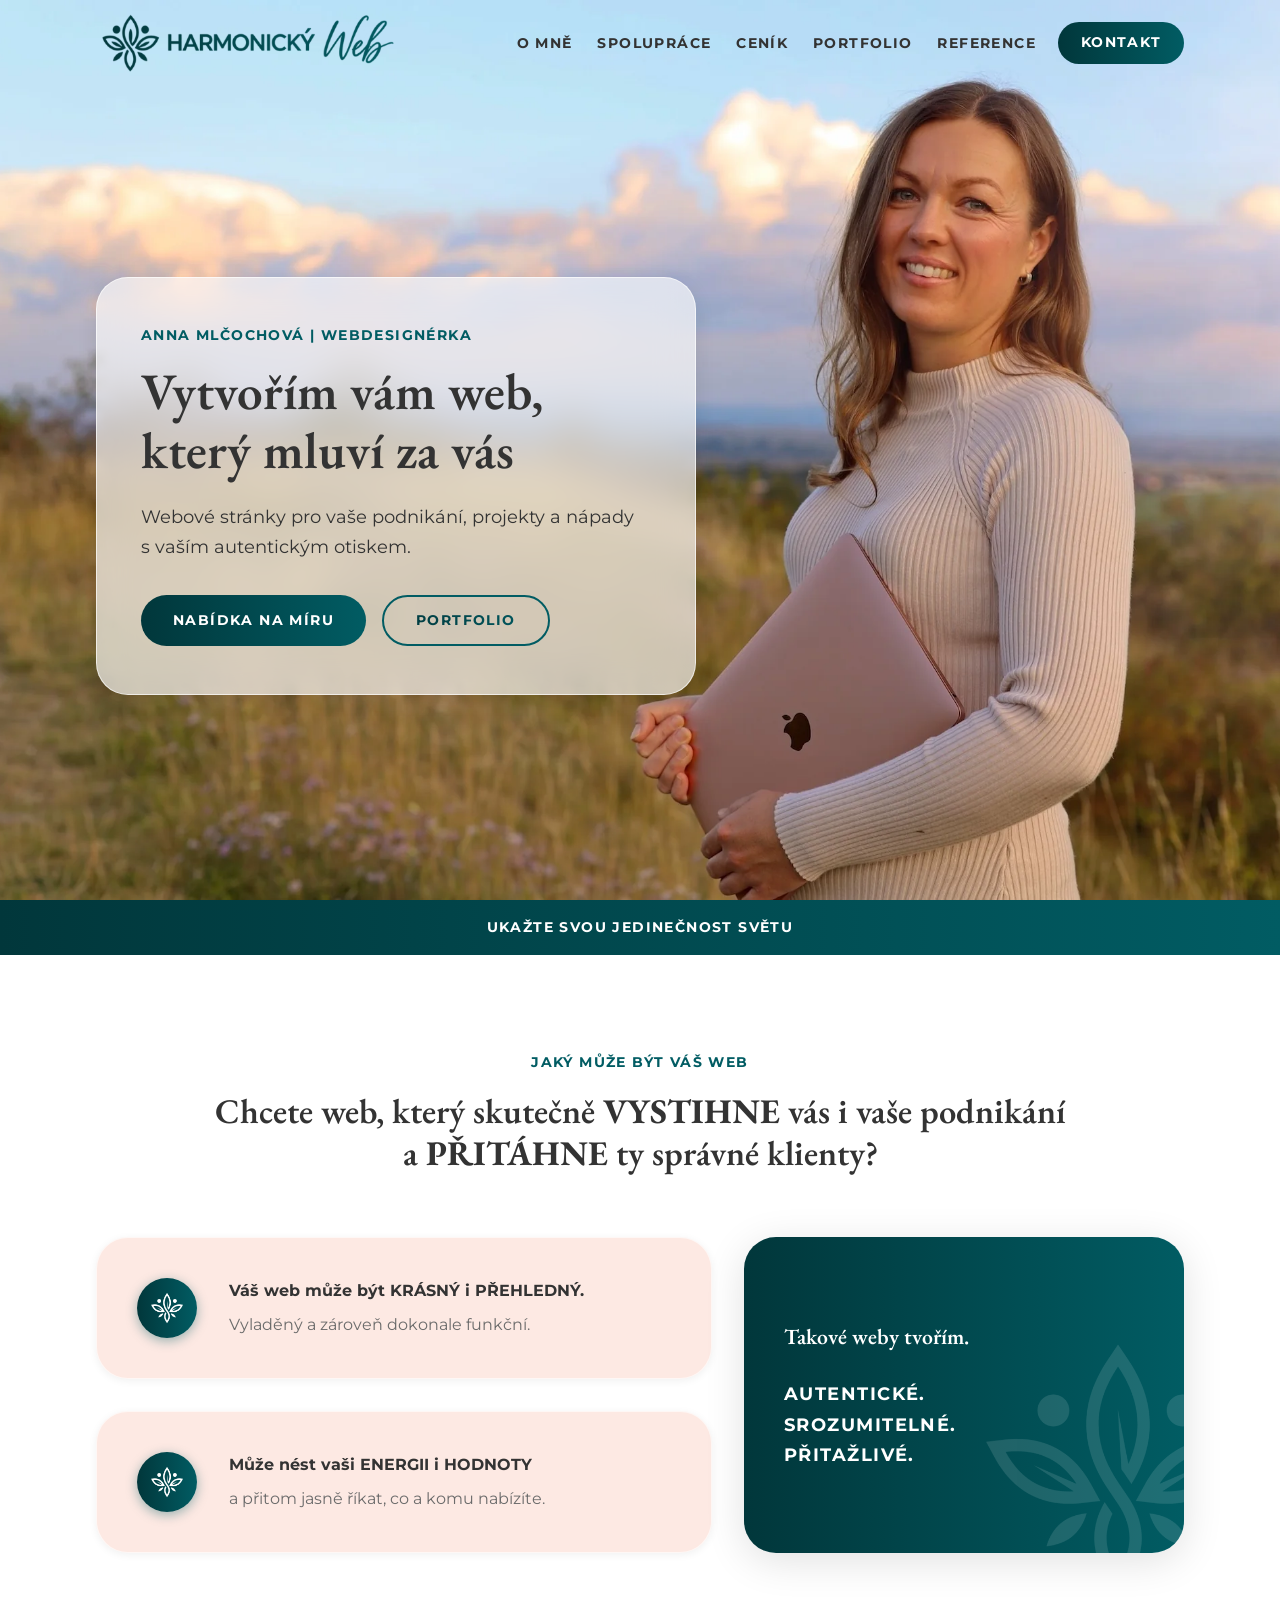
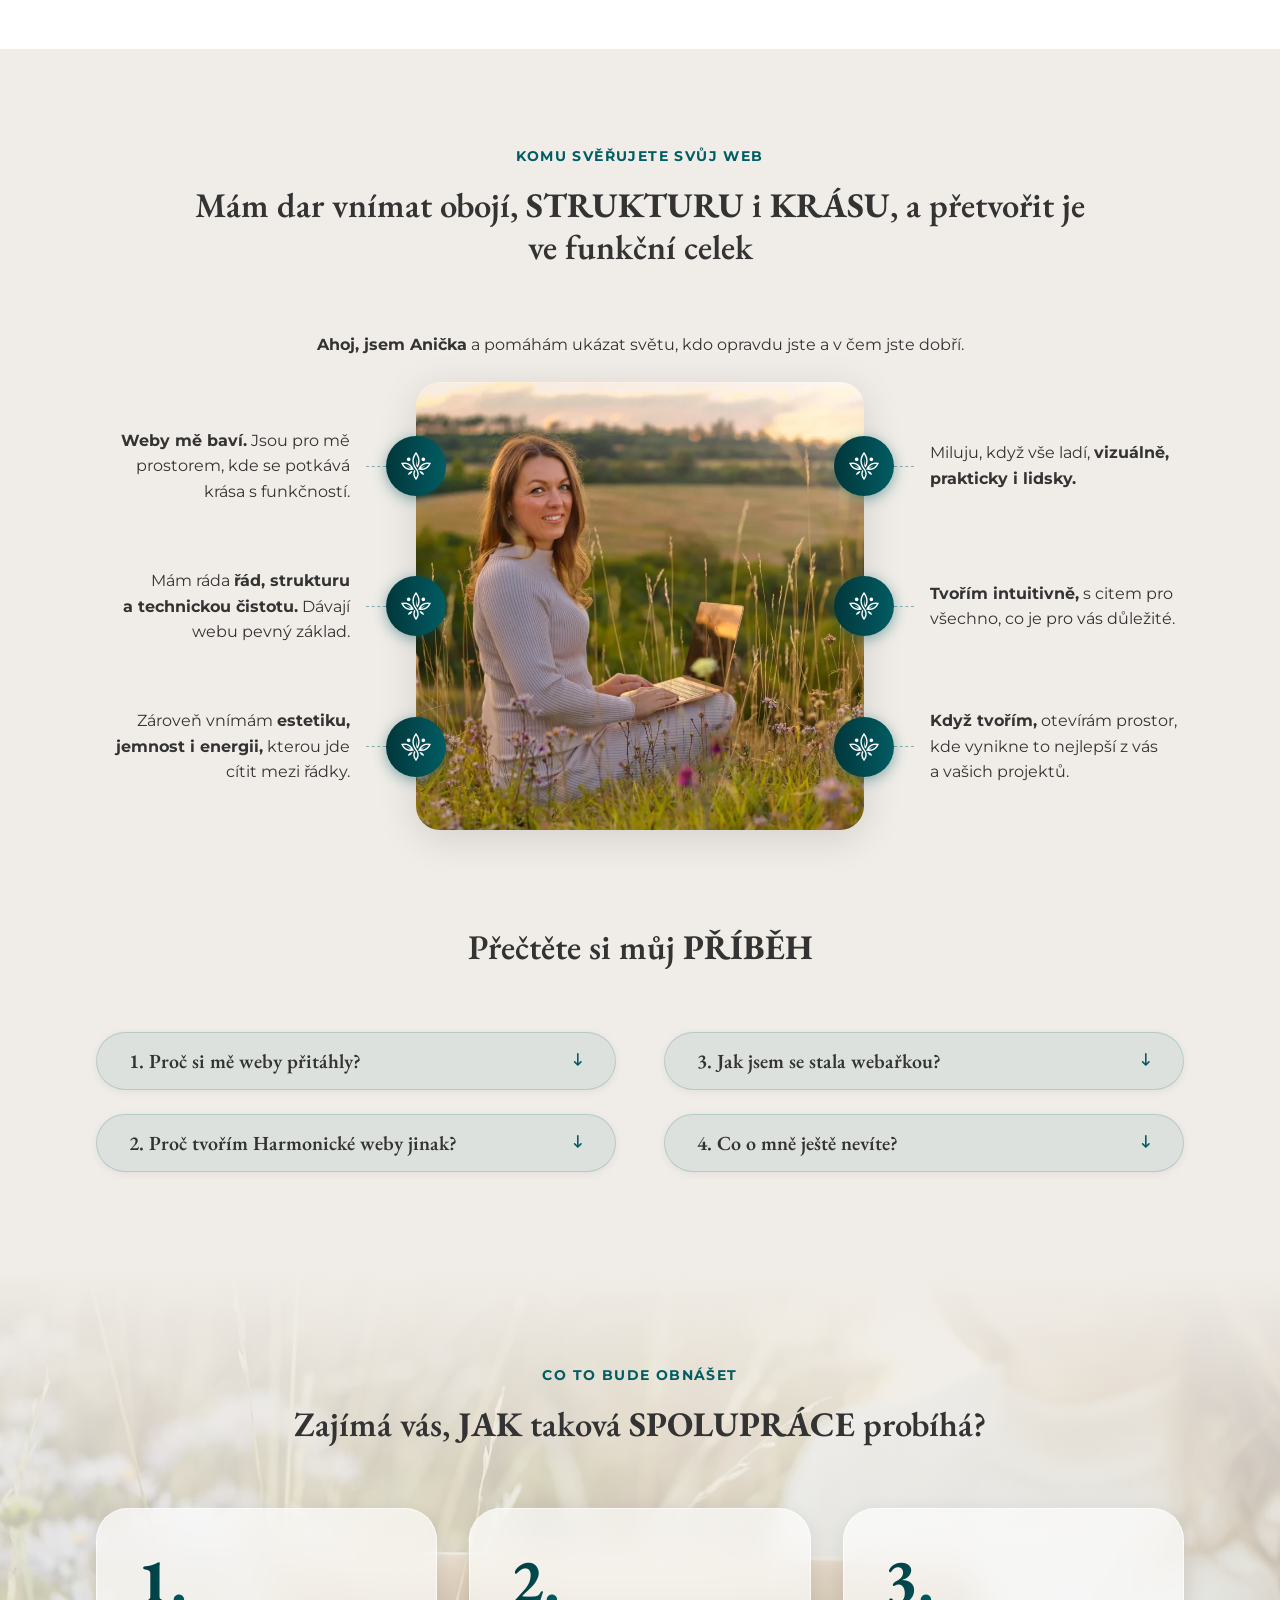
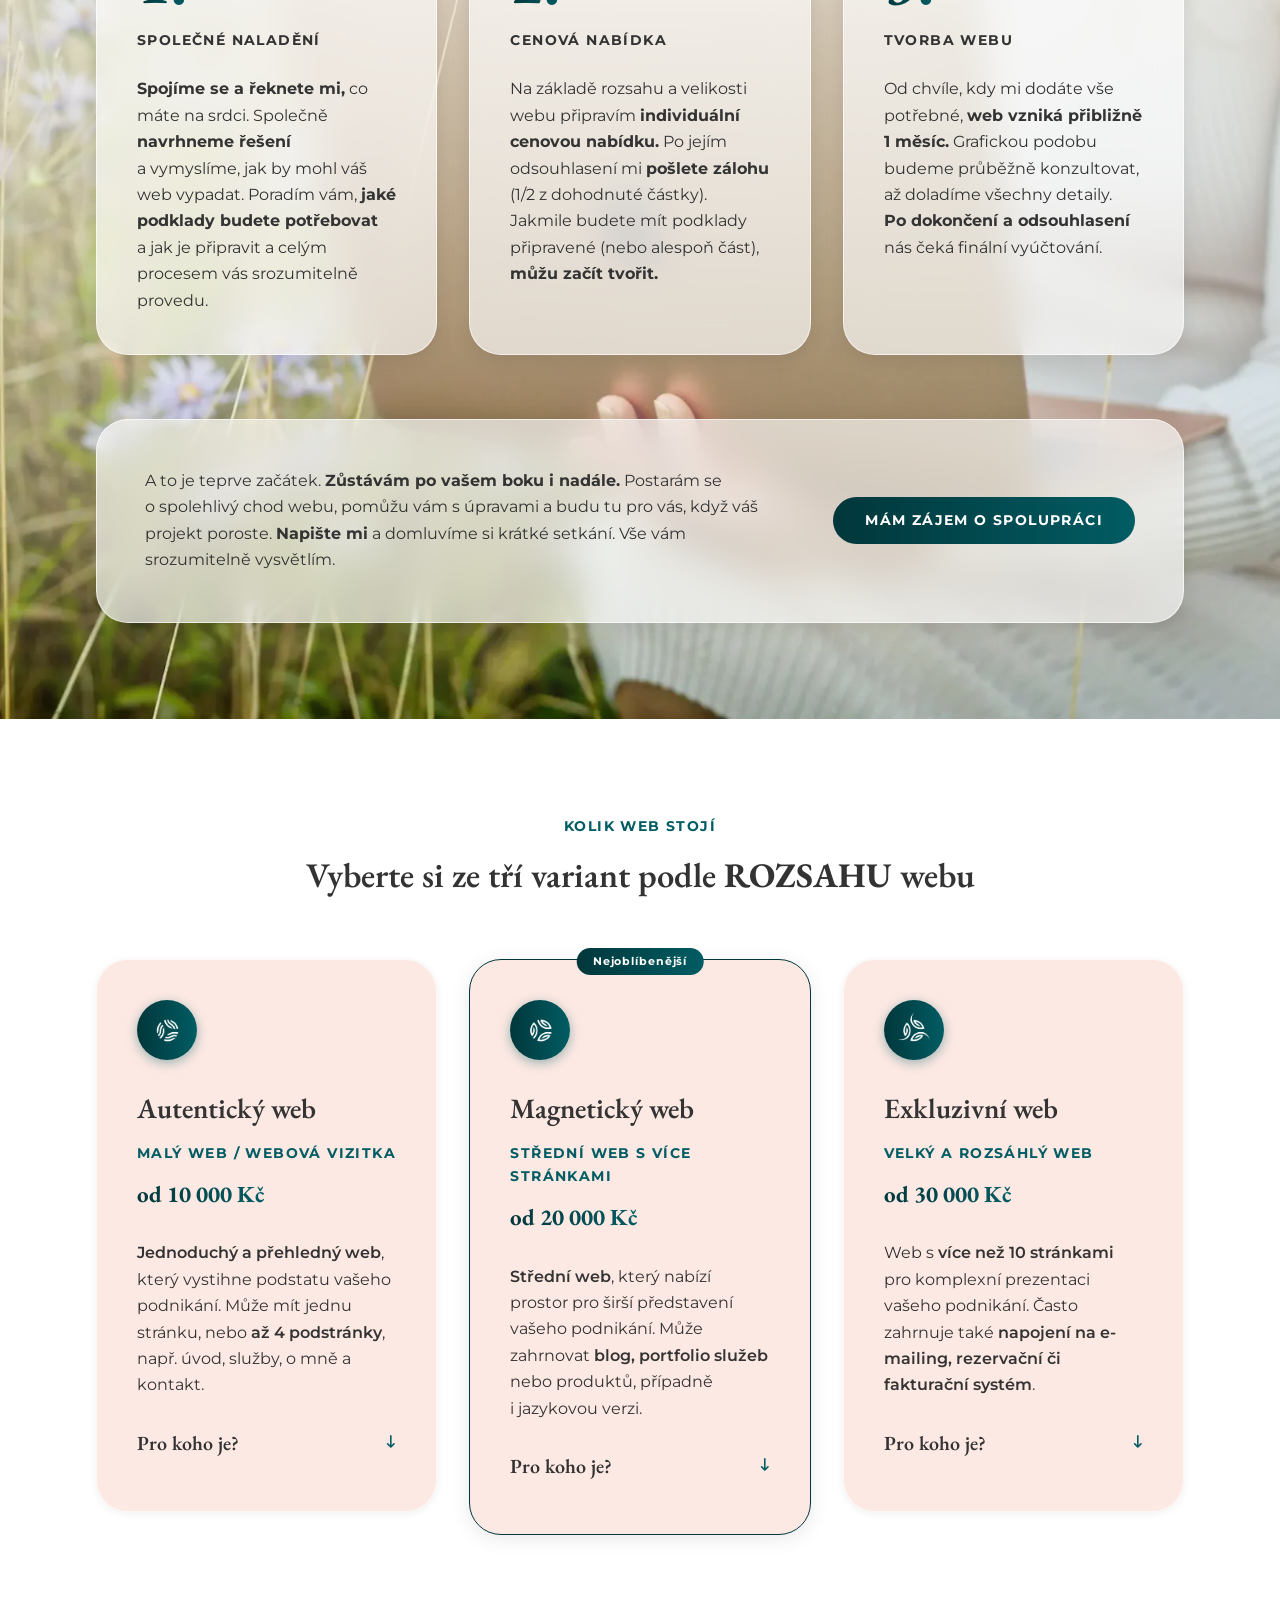
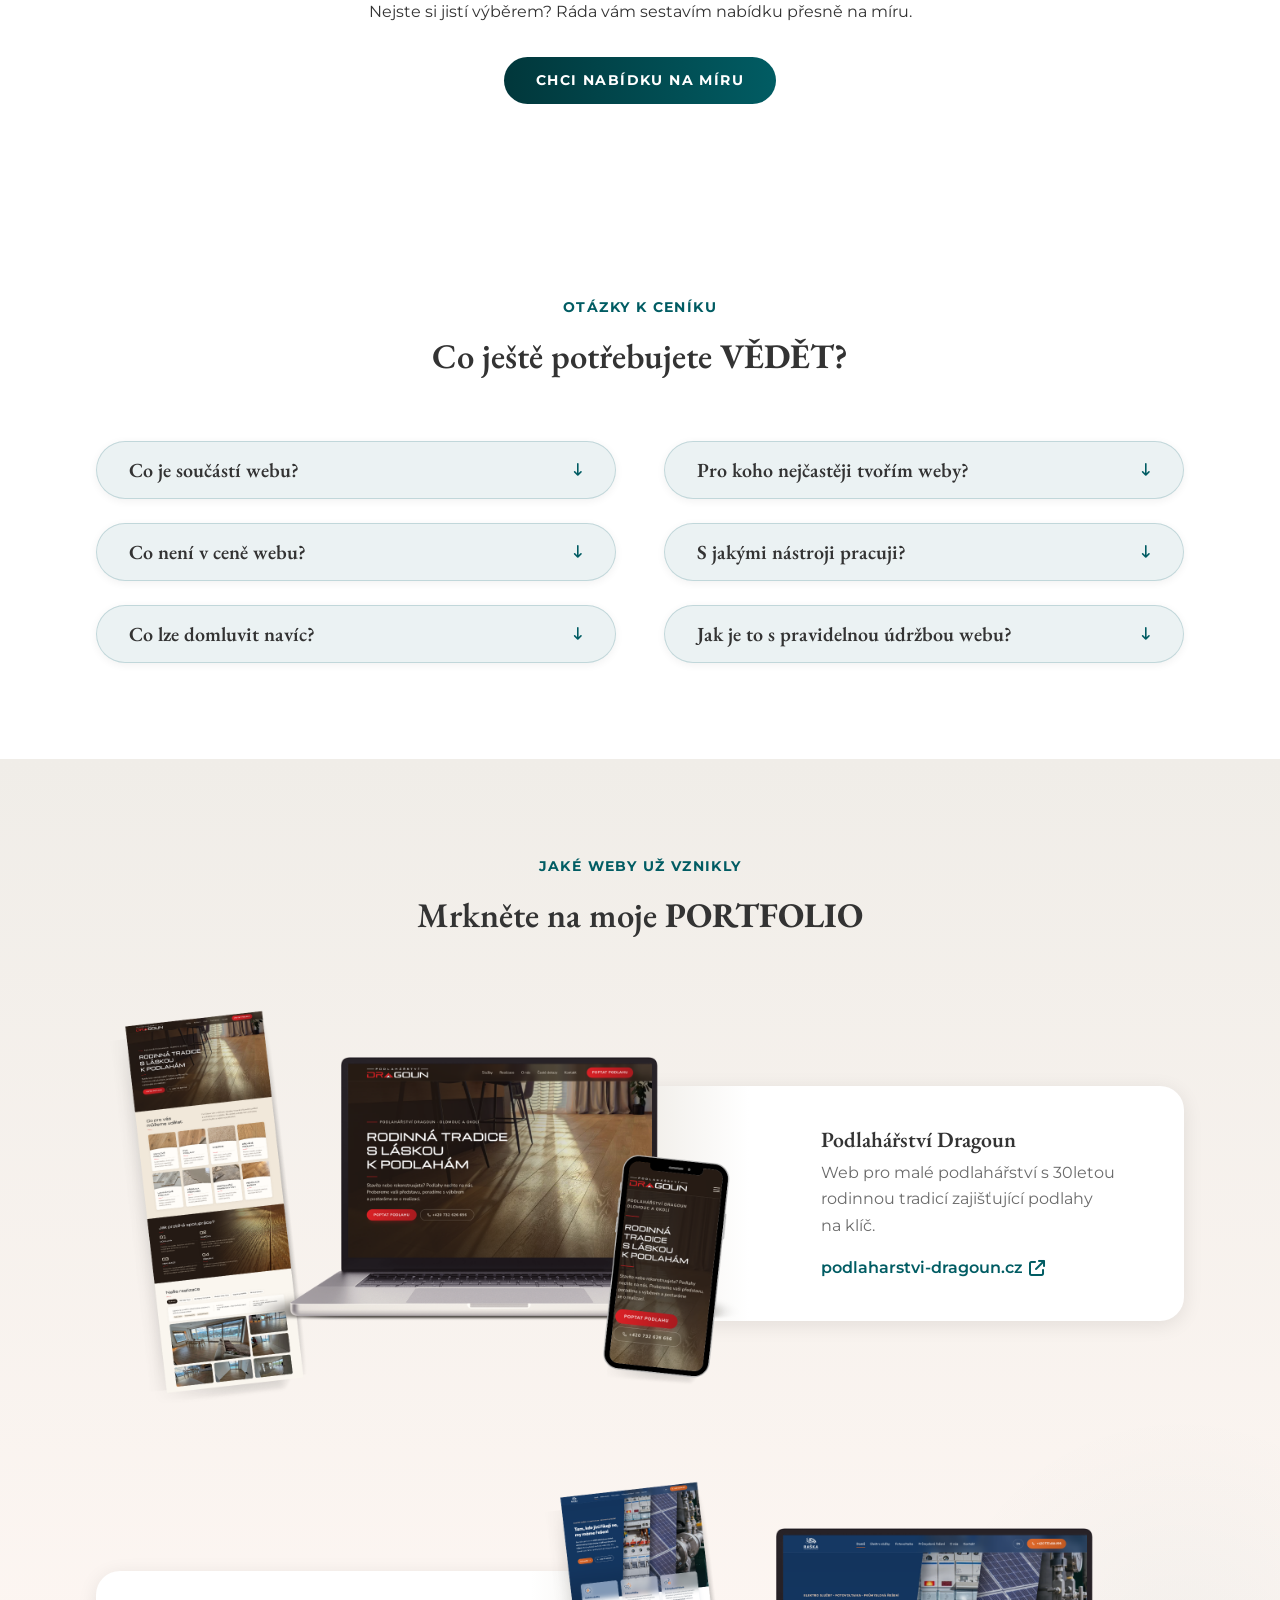
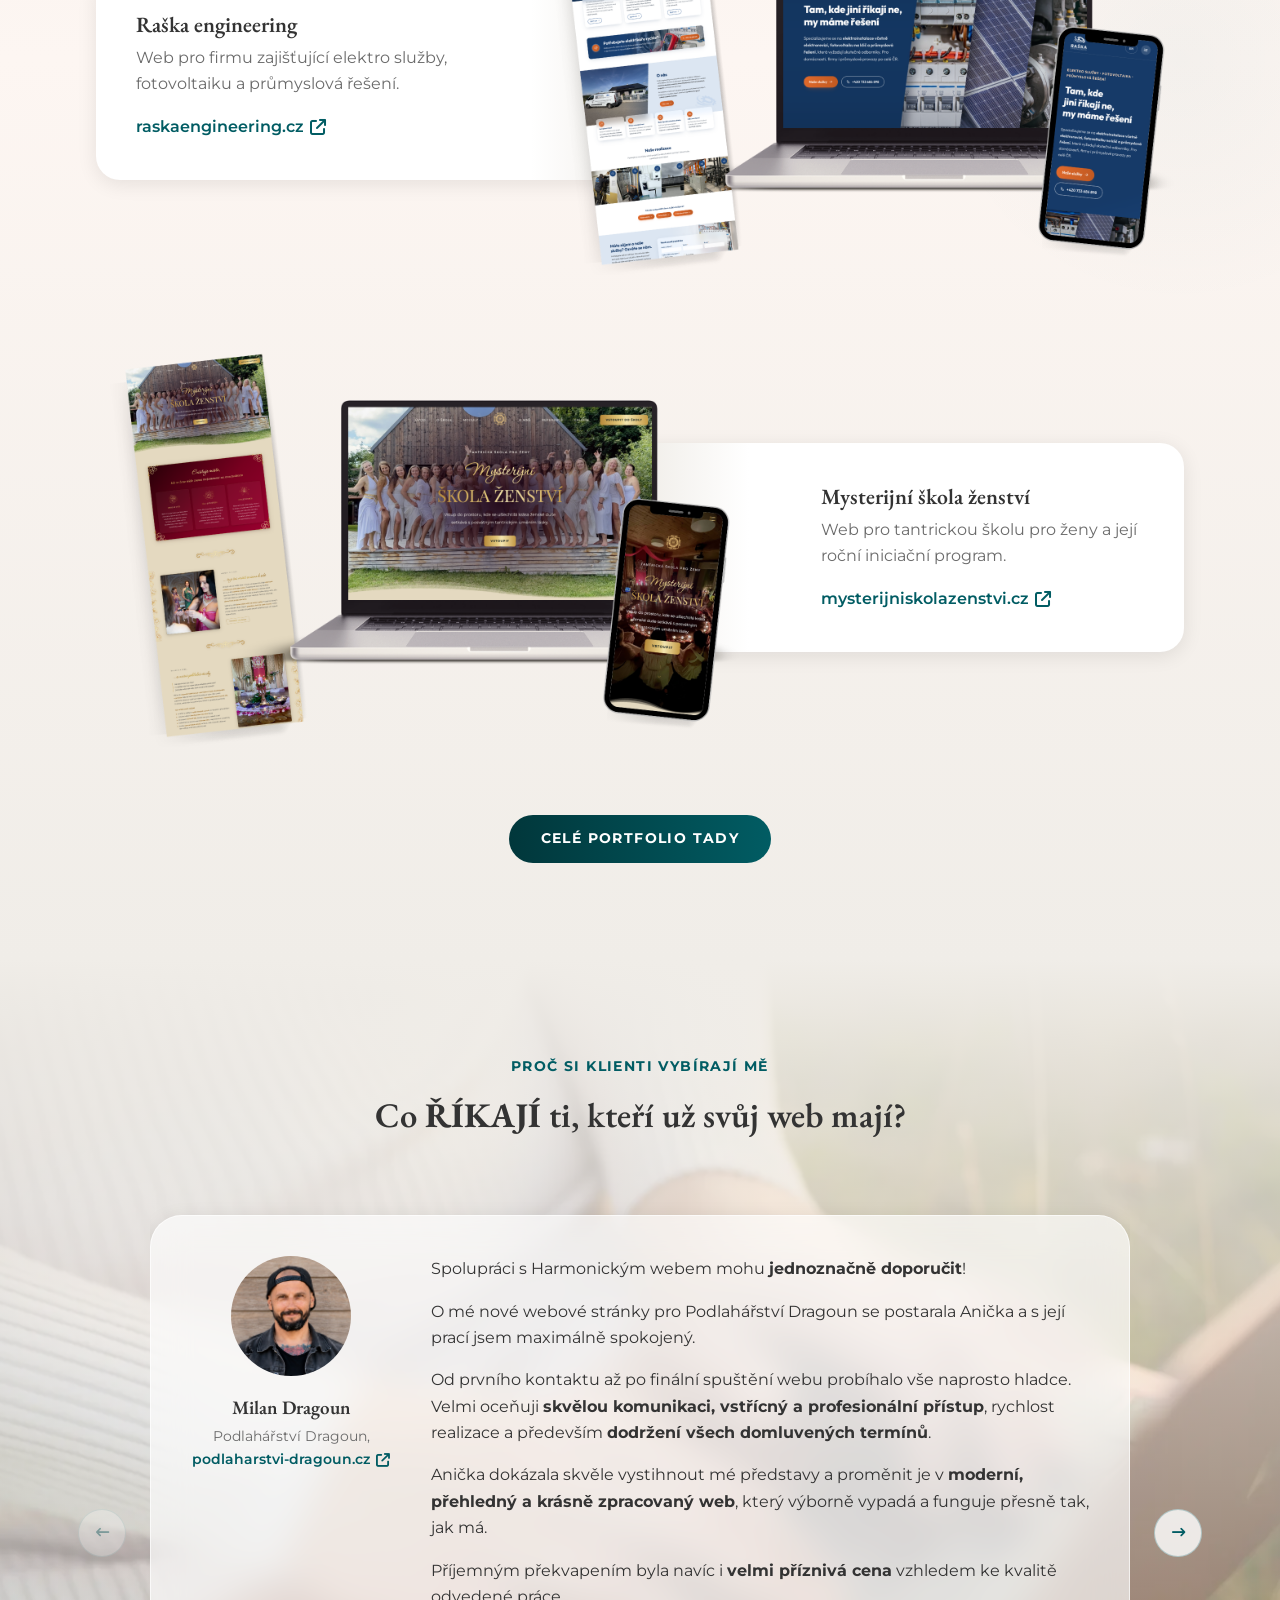
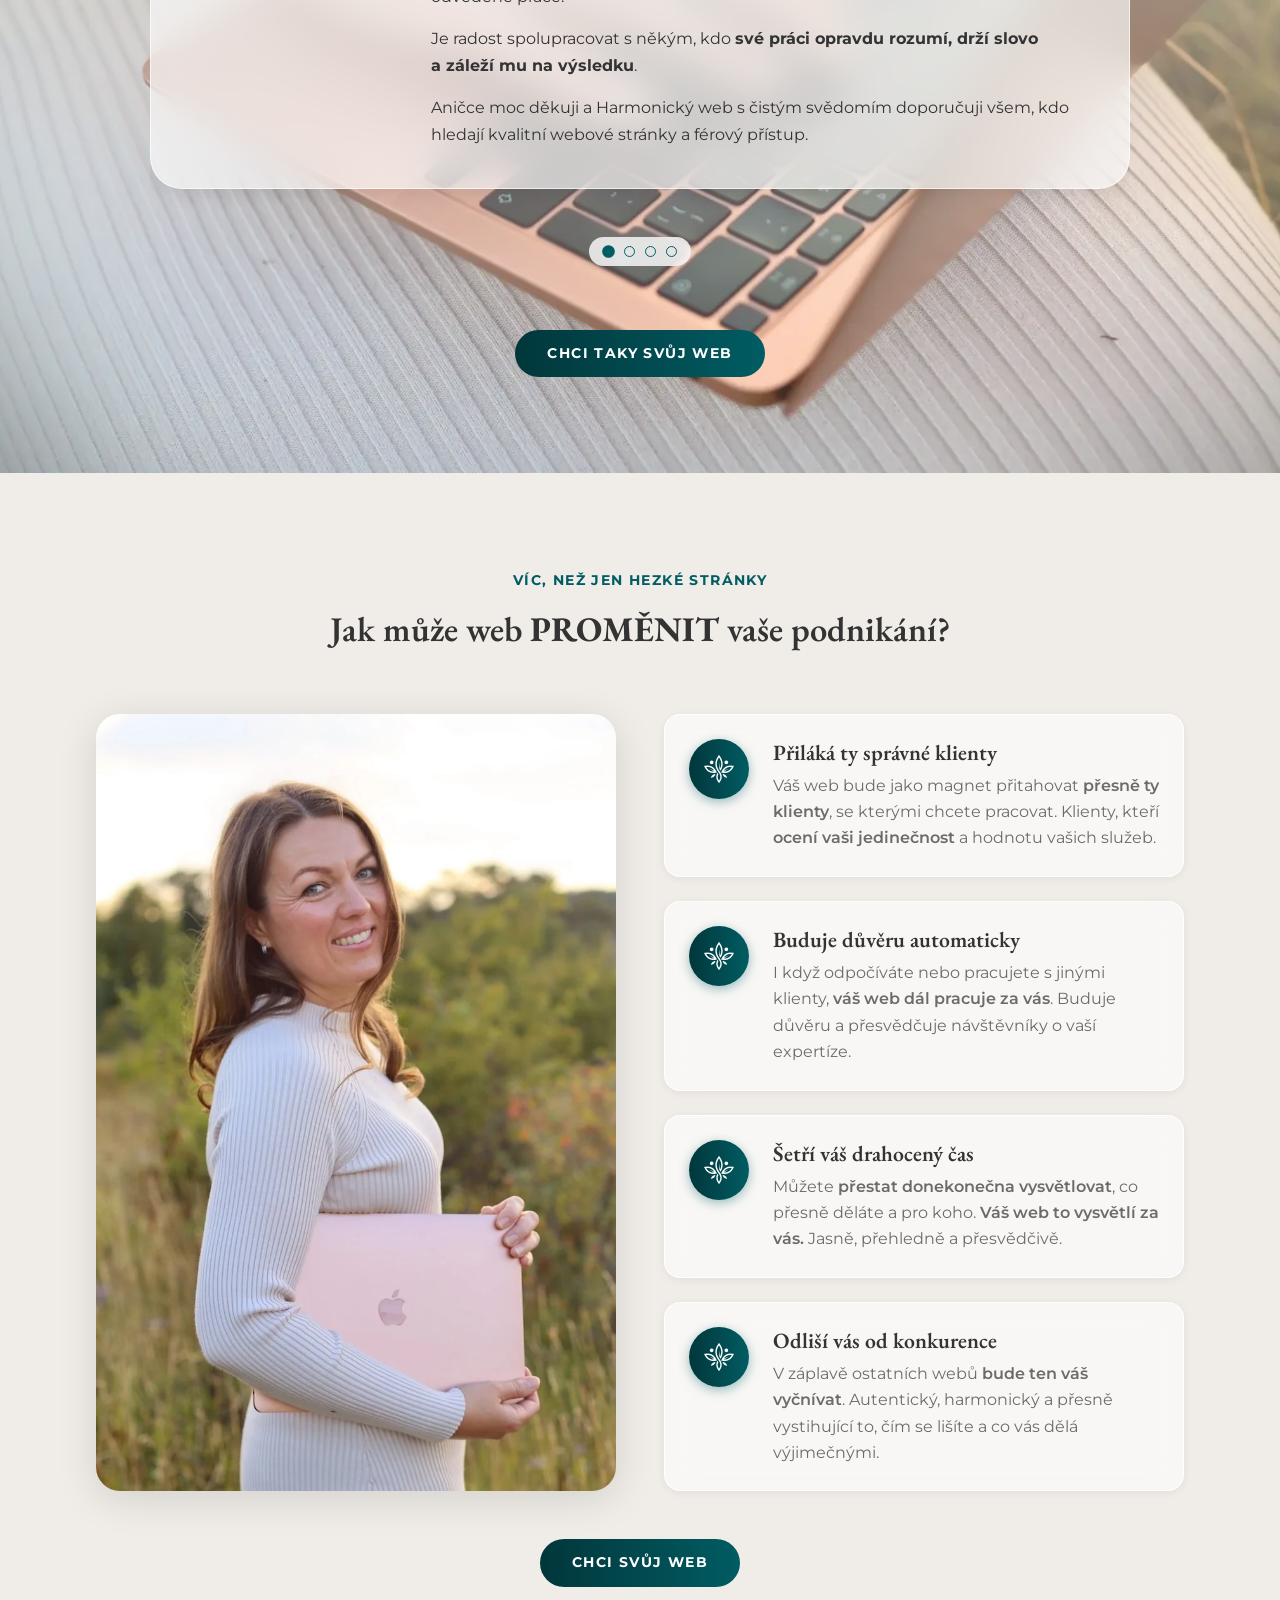
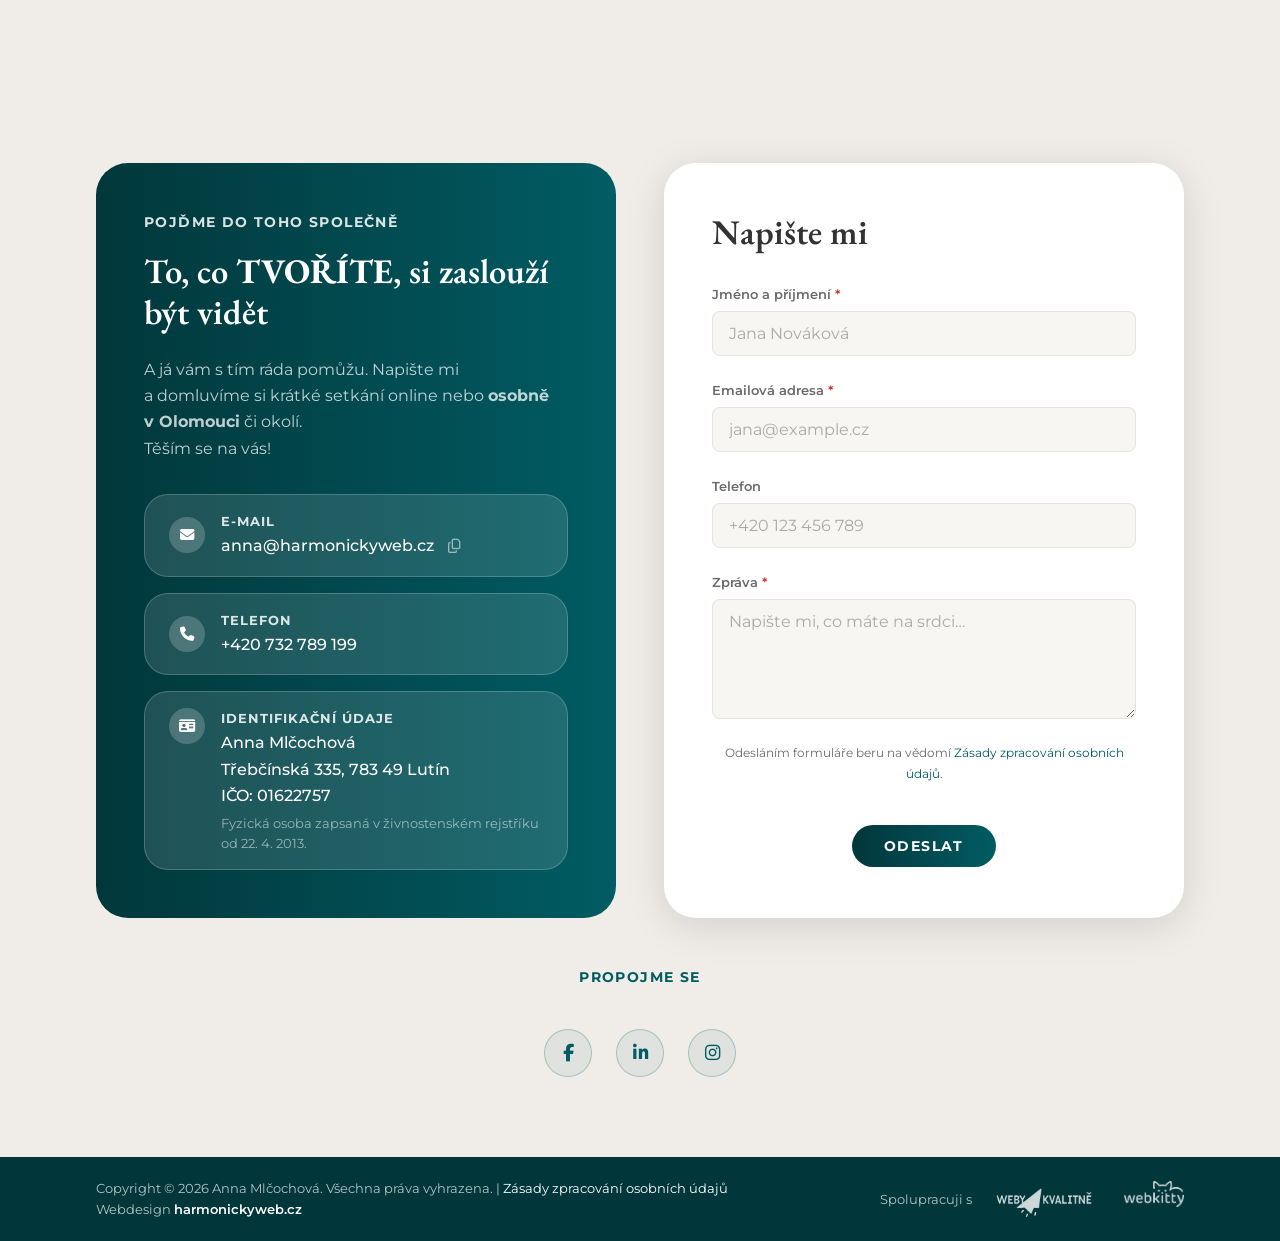
==== commit 99c849ec: "Verze 2-12 Co-Authored-By: Claude Opus 5.5 <noreply@anthropic.com>" ====
--- a/index.html
+++ b/index.html
@@ -42,7 +42,7 @@
   <noscript><link rel="stylesheet" href="https://cdnjs.cloudflare.com/ajax/libs/font-awesome/6.5.0/css/all.min.css"></noscript>
 
   <!-- Styles -->
-  <link rel="stylesheet" href="style.css?v=20261102">
+  <link rel="stylesheet" href="style.css?v=20261123">
 
   <!-- Structured Data -->
   <script type="application/ld+json">
@@ -854,9 +854,54 @@
         <p class="section-label">Proč si klienti vybírají mě</p>
         <h2 class="section-title" id="reference-h">Co <strong>ŘÍKAJÍ</strong> ti, kteří už svůj web mají?</h2>
 
-        <div class="refs-grid">
-
-          <blockquote class="ref-card ref-card--collapsible">
+        <!-- Reference – posuvník: nová reference = další <blockquote class="ref-card ref-slide">
+             (nejnovější nahoru), upravit i aria-label „X z N“ u všech -->
+        <div class="ref-slider" role="region" aria-roledescription="posuvník" aria-label="Reference klientů">
+          <button class="ref-slider__arrow ref-slider__arrow--prev" type="button" aria-label="Předchozí reference">
+            <i class="fa-solid fa-arrow-left-long" aria-hidden="true"></i>
+          </button>
+          <div class="ref-slider__track" tabindex="0">
+
+          <blockquote class="ref-card ref-slide" role="group" aria-roledescription="reference" aria-label="1 z 4">
+            <footer class="ref-card__author">
+              <img src="Obrazky/Reference/reference-milan-dragoun.jpg" width="500" height="500" alt="Milan Dragoun" loading="lazy"
+                class="ref-card__photo">
+              <div>
+                <strong class="ref-card__name">Milan Dragoun</strong>
+                <cite class="ref-card__role">Podlahářství Dragoun, <a href="https://podlaharstvi-dragoun.cz"
+                    target="_blank" rel="noopener noreferrer" class="portfolio-link">podlaharstvi-dragoun.cz <i
+                      class="fa-solid fa-arrow-up-right-from-square" aria-hidden="true"></i></a></cite>
+              </div>
+            </footer>
+            <div class="ref-card__body">
+              <p>Spolupráci s&nbsp;Harmonickým webem mohu <strong>jednoznačně doporučit</strong>!</p>
+              <p>O&nbsp;mé nové webové stránky pro Podlahářství Dragoun se postarala Anička a&nbsp;s&nbsp;její prací
+                jsem maximálně spokojený.</p>
+              <p>Od&nbsp;prvního kontaktu až po finální spuštění webu probíhalo vše naprosto hladce. Velmi oceňuji
+                <strong>skvělou komunikaci, vstřícný a&nbsp;profesionální přístup</strong>, rychlost realizace
+                a&nbsp;především <strong>dodržení všech domluvených termínů</strong>.</p>
+              <p>Anička dokázala skvěle vystihnout mé představy a&nbsp;proměnit je v&nbsp;<strong>moderní, přehledný
+                  a&nbsp;krásně zpracovaný web</strong>, který výborně vypadá a&nbsp;funguje přesně tak, jak má.</p>
+              <p>Příjemným překvapením byla navíc i&nbsp;<strong>velmi příznivá cena</strong> vzhledem ke kvalitě
+                odvedené práce.</p>
+              <p>Je radost spolupracovat s&nbsp;někým, kdo <strong>své práci opravdu rozumí, drží slovo
+                  a&nbsp;záleží mu na výsledku</strong>.</p>
+              <p>Aničce moc děkuji a&nbsp;Harmonický web s&nbsp;čistým svědomím doporučuji všem, kdo hledají kvalitní
+                webové stránky a&nbsp;férový přístup.</p>
+            </div>
+          </blockquote>
+
+          <blockquote class="ref-card ref-slide" role="group" aria-roledescription="reference" aria-label="2 z 4">
+            <footer class="ref-card__author">
+              <img src="Obrazky/Reference/reference-alena-hanusova.jpg" width="1000" height="1000" alt="Alena Hanušová" loading="lazy"
+                class="ref-card__photo">
+              <div>
+                <strong class="ref-card__name">Alena Hanušová</strong>
+                <cite class="ref-card__role">Byznys astroložka a&nbsp;mentorka, <a href="https://alenahanusova.cz"
+                    target="_blank" rel="noopener noreferrer" class="portfolio-link">alenahanusova.cz <i
+                      class="fa-solid fa-arrow-up-right-from-square" aria-hidden="true"></i></a></cite>
+              </div>
+            </footer>
             <div class="ref-card__body">
               <p>Na Aničku jsem se obrátila, když jsem potřebovala přesunout svůj web na jinou platformu. Navíc
                 jsem se potřebovala <strong>trefit do časového okna mezi dvěma kampaněmi</strong>, takže celý
@@ -868,23 +913,19 @@
                   srozumitelně vysvětlit technické věci</strong> i&nbsp;takové techno-lamě jako jsem já.</p>
               <p>Vše klaplo podle plánu a&nbsp;nijak mi to nezdrželo plán kampaní. Rozhodně spolupráci doporučuji.</p>
             </div>
-            <button class="ref-card__more" aria-expanded="false">
-              <span>Číst více</span>
-              <i class="fa-solid fa-arrow-down-long" aria-hidden="true"></i>
-            </button>
+          </blockquote>
+
+          <blockquote class="ref-card ref-slide" role="group" aria-roledescription="reference" aria-label="3 z 4">
             <footer class="ref-card__author">
-              <img src="Obrazky/Reference/reference-alena-hanusova.jpg" width="1000" height="1000" alt="Alena Hanušová" loading="lazy"
+              <img src="Obrazky/Reference/reference-rudolf-guzik.jpg" width="500" height="500" alt="Rudolf Guzik" loading="lazy"
                 class="ref-card__photo">
               <div>
-                <strong class="ref-card__name">Alena Hanušová</strong>
-                <cite class="ref-card__role">Byznys astroložka a&nbsp;mentorka, <a href="https://alenahanusova.cz"
-                    target="_blank" rel="noopener noreferrer" class="portfolio-link">alenahanusova.cz <i
+                <strong class="ref-card__name">Rudolf Guzik</strong>
+                <cite class="ref-card__role">Profesionální kouč, <a href="https://rudolfguzik.cz" target="_blank"
+                    rel="noopener noreferrer" class="portfolio-link">rudolfguzik.cz <i
                       class="fa-solid fa-arrow-up-right-from-square" aria-hidden="true"></i></a></cite>
               </div>
             </footer>
-          </blockquote>
-
-          <blockquote class="ref-card">
             <div class="ref-card__body">
               <p>Potřeboval jsem vytvořit web, který bude kvůli mé činnosti <strong>opravdu osobitý
                   a&nbsp;autentický</strong>.</p>
@@ -894,19 +935,17 @@
               <p>Z&nbsp;mých textů <strong>vybrala to nejdůležitější</strong>, dala jim smysluplné flow
                 a&nbsp;celé to nádherně barevně vyladila. Opravdu profesionální práce!</p>
             </div>
+          </blockquote>
+
+          <blockquote class="ref-card ref-slide" role="group" aria-roledescription="reference" aria-label="4 z 4">
             <footer class="ref-card__author">
-              <img src="Obrazky/Reference/reference-rudolf-guzik.jpg" width="500" height="500" alt="Rudolf Guzik" loading="lazy"
+              <img src="Obrazky/Reference/reference-zaneta-ariati.jpg" width="1000" height="1000" alt="Žaneta Ariati" loading="lazy"
                 class="ref-card__photo">
               <div>
-                <strong class="ref-card__name">Rudolf Guzik</strong>
-                <cite class="ref-card__role">Profesionální kouč, <a href="https://rudolfguzik.cz" target="_blank"
-                    rel="noopener noreferrer" class="portfolio-link">rudolfguzik.cz <i
-                      class="fa-solid fa-arrow-up-right-from-square" aria-hidden="true"></i></a></cite>
+                <strong class="ref-card__name">Žaneta Ariati</strong>
+                <cite class="ref-card__role">Soul mentorka a&nbsp;byznys čarodějka</cite>
               </div>
             </footer>
-          </blockquote>
-
-          <blockquote class="ref-card ref-card--collapsible">
             <div class="ref-card__body">
               <p>S&nbsp;Aničkou dlouhodobě spolupracuji na mých online projektech a&nbsp;prodejních stránkách.</p>
               <p>Anička má naprosto unikátní schopnost <strong>vystihnout tu správnou esenci</strong>. Tu vibraci,
@@ -918,20 +957,13 @@
               <p>Jsem s&nbsp;Aniččinou péčí nadmíru spokojená a&nbsp;její webovou tvorbu s&nbsp;radostí
                 doporučuji.</p>
             </div>
-            <button class="ref-card__more" aria-expanded="false">
-              <span>Číst více</span>
-              <i class="fa-solid fa-arrow-down-long" aria-hidden="true"></i>
-            </button>
-            <footer class="ref-card__author">
-              <img src="Obrazky/Reference/reference-zaneta-ariati.jpg" width="1000" height="1000" alt="Žaneta Ariati" loading="lazy"
-                class="ref-card__photo">
-              <div>
-                <strong class="ref-card__name">Žaneta Ariati</strong>
-                <cite class="ref-card__role">Soul mentorka a&nbsp;byznys čarodějka</cite>
-              </div>
-            </footer>
           </blockquote>
 
+          </div>
+          <button class="ref-slider__arrow ref-slider__arrow--next" type="button" aria-label="Další reference">
+            <i class="fa-solid fa-arrow-right-long" aria-hidden="true"></i>
+          </button>
+          <div class="ref-slider__dots" aria-label="Výběr reference"></div>
         </div>
 
         <div class="reference__cta">
@@ -1146,7 +1178,7 @@
   </footer>
 
 
-  <script src="script.js?v=20261022"></script>
+  <script src="script.js?v=20261123"></script>
 </body>
 
 </html>
--- a/style.css
+++ b/style.css
@@ -1621,6 +1621,169 @@
   margin-top: var(--s8);
 }
 
+/* Posuvník referencí (hlavní stránka) – jedna široká karta, celý text */
+.ref-slider {
+  position: relative;
+  max-width: 980px;
+  margin: calc(var(--s8) - var(--s2)) auto 0;
+}
+
+.ref-slider__track {
+  display: flex;
+  align-items: flex-start;
+  gap: var(--s4);
+  overflow-x: auto;
+  overflow-y: hidden;
+  padding-block: var(--s2) var(--s4); /* místo pro stín karet */
+  scroll-snap-type: x mandatory;
+  scroll-behavior: smooth;
+  overscroll-behavior-x: contain;
+  scrollbar-width: none;
+  transition: height 0.35s ease;
+}
+
+.ref-slider__track::-webkit-scrollbar {
+  display: none;
+}
+
+.ref-slider .ref-slide {
+  flex: 0 0 100%;
+  scroll-snap-align: center;
+  display: grid;
+  grid-template-columns: 200px 1fr;
+  gap: var(--s5);
+  align-items: start;
+}
+
+.ref-slider .ref-card__author {
+  flex-direction: column;
+  align-items: center;
+  text-align: center;
+  padding-top: 0;
+  margin-top: 0;
+}
+
+.ref-slider .ref-card__photo {
+  width: 120px;
+  height: 120px;
+}
+
+.ref-slider__arrow {
+  position: absolute;
+  top: 50%;
+  transform: translateY(-50%);
+  width: 3rem;
+  height: 3rem;
+  border-radius: 50%;
+  border: 1px solid rgba(1, 92, 99, 0.25);
+  background: rgba(255, 255, 255, 0.8);
+  color: var(--c-accent);
+  cursor: pointer;
+  transition: background var(--tr), opacity var(--tr);
+}
+
+.ref-slider__arrow:hover {
+  background: #fff;
+}
+
+.ref-slider__arrow:disabled {
+  opacity: 0.35;
+  cursor: default;
+}
+
+.ref-slider__arrow--prev {
+  left: -4.5rem;
+}
+
+.ref-slider__arrow--next {
+  right: -4.5rem;
+}
+
+.ref-slider__dots {
+  display: flex;
+  justify-content: center;
+  gap: 0.6rem;
+  width: fit-content;
+  margin: var(--s2) auto 0;
+  padding: 0.55rem 0.9rem;
+  border-radius: 999px;
+  background: rgba(255, 255, 255, 0.8);
+  backdrop-filter: blur(8px);
+  -webkit-backdrop-filter: blur(8px);
+}
+
+.ref-slider__dot {
+  width: 0.7rem;
+  height: 0.7rem;
+  padding: 0;
+  border-radius: 50%;
+  border: 1px solid var(--c-accent);
+  background: transparent;
+  cursor: pointer;
+  transition: background var(--tr), transform var(--tr);
+}
+
+.ref-slider__dot[aria-current="true"] {
+  background: var(--c-accent);
+  transform: scale(1.15);
+}
+
+@media (max-width: 1180px) {
+  .ref-slider__arrow--prev {
+    left: -1.5rem;
+  }
+
+  .ref-slider__arrow--next {
+    right: -1.5rem;
+  }
+}
+
+/* Mobil: karta 85 % šířky, další vykukuje, posun prstem */
+@media (max-width: 768px) {
+  /* Posuvník přes celou šířku displeje, ať jsou sousední karty vidět */
+  .ref-slider {
+    width: 100vw;
+    margin-left: calc(50% - 50vw);
+  }
+
+  .ref-slider__track {
+    gap: 0.75rem;
+    padding-inline: 13vw;
+    scroll-padding-inline: 13vw;
+  }
+
+  .ref-slider .ref-slide {
+    flex-basis: 74vw;
+    grid-template-columns: 1fr;
+    gap: var(--s3);
+    padding: 1.75rem 1.5rem;
+  }
+
+  .ref-slider .ref-card__photo {
+    width: 80px;
+    height: 80px;
+  }
+
+  .ref-slider .ref-card__role a {
+    white-space: nowrap;
+  }
+
+  /* Sousední reference rozostřené, aktivní ostrá */
+  .ref-slider .ref-slide {
+    transition: filter 0.35s ease, opacity 0.35s ease, transform 0.35s ease;
+  }
+
+  .ref-slider .ref-slide:not(.is-active) {
+    filter: blur(2.5px);
+    opacity: 0.85;
+    transform: scale(0.96);
+  }
+
+  .ref-slider__arrow {
+    display: none;
+  }
+}
+
 /* Karta reference */
 .ref-card {
   display: flex;
@@ -2345,6 +2508,19 @@
    ============================================================ */
 .portfolio-page {
   padding-top: calc(var(--nav-h) + var(--s12));
+}
+
+.portfolio-page .section-title {
+  margin-bottom: var(--s3);
+}
+
+.portfolio-page__intro {
+  max-width: 760px;
+  font-size: var(--t-base);
+  line-height: 1.7;
+  color: var(--c-text);
+  text-align: center;
+  margin: 0 auto 4rem;
 }
 
 /* ============================================================
